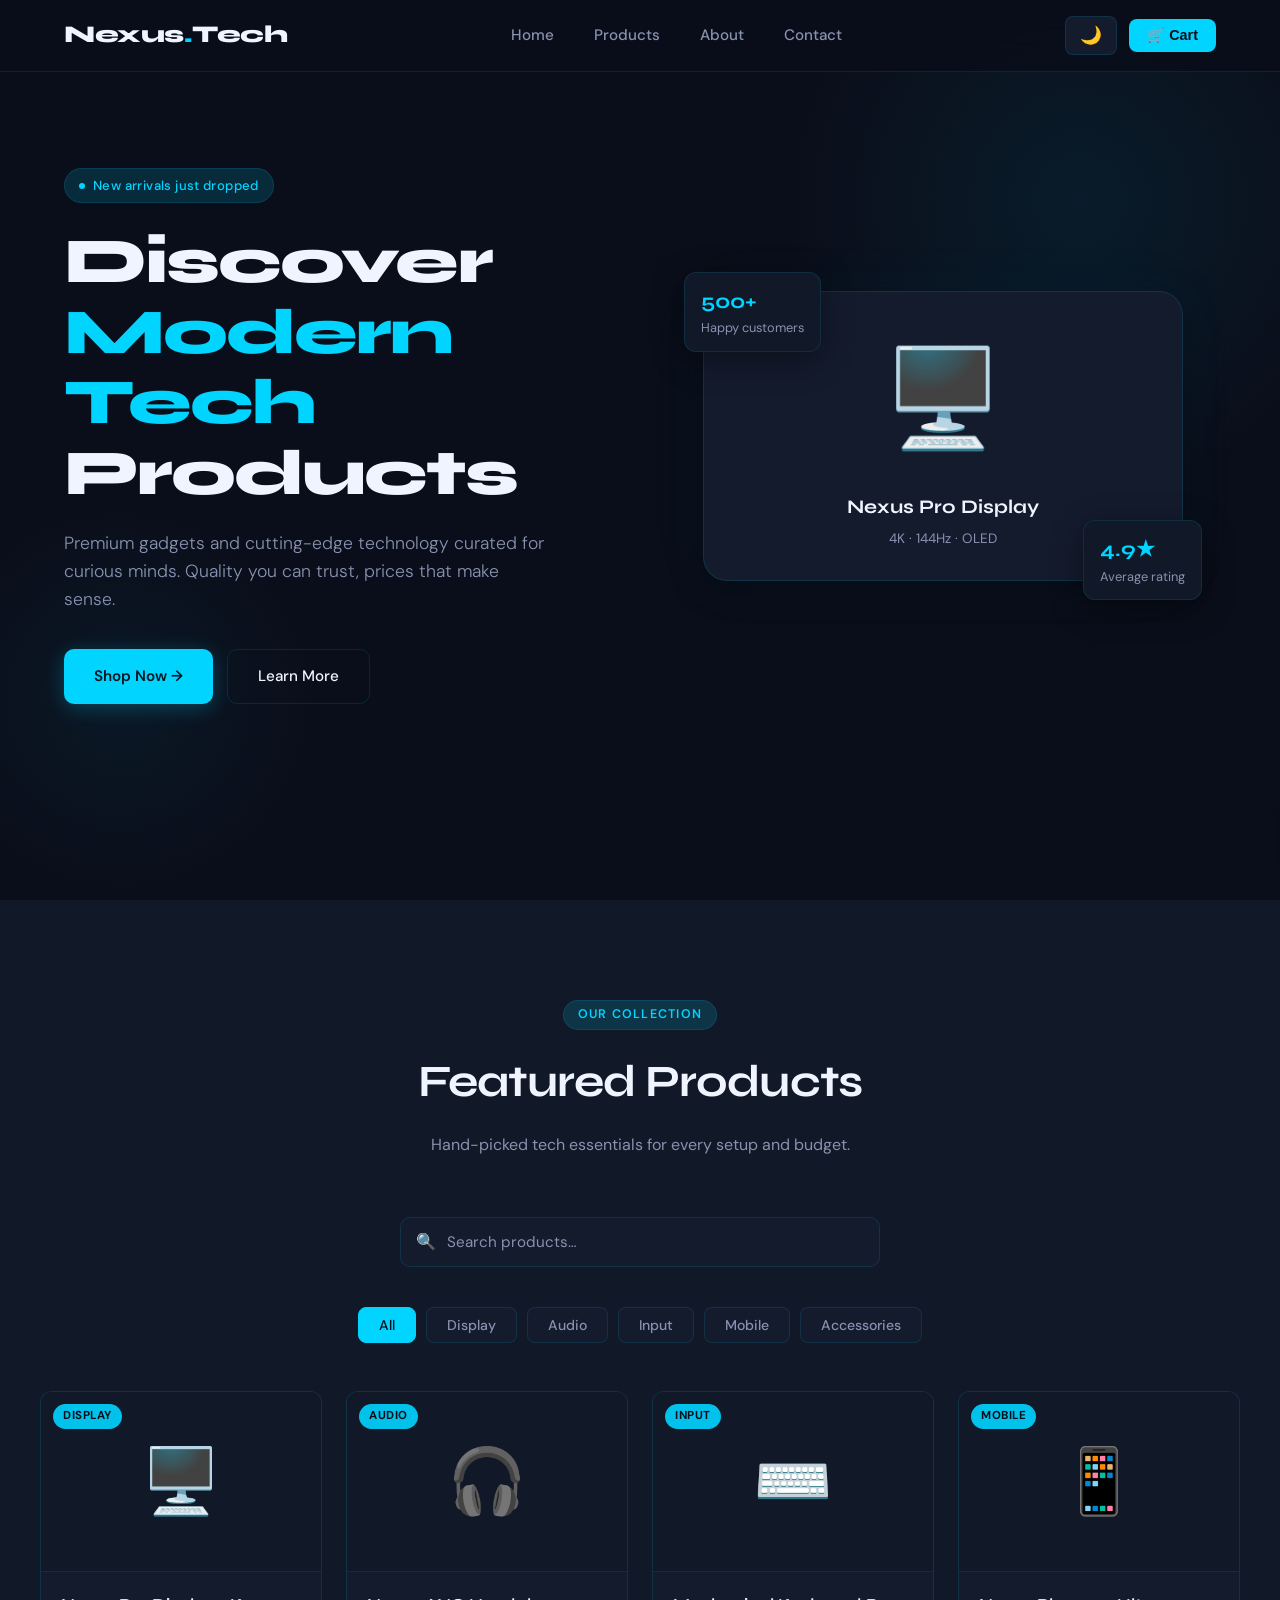
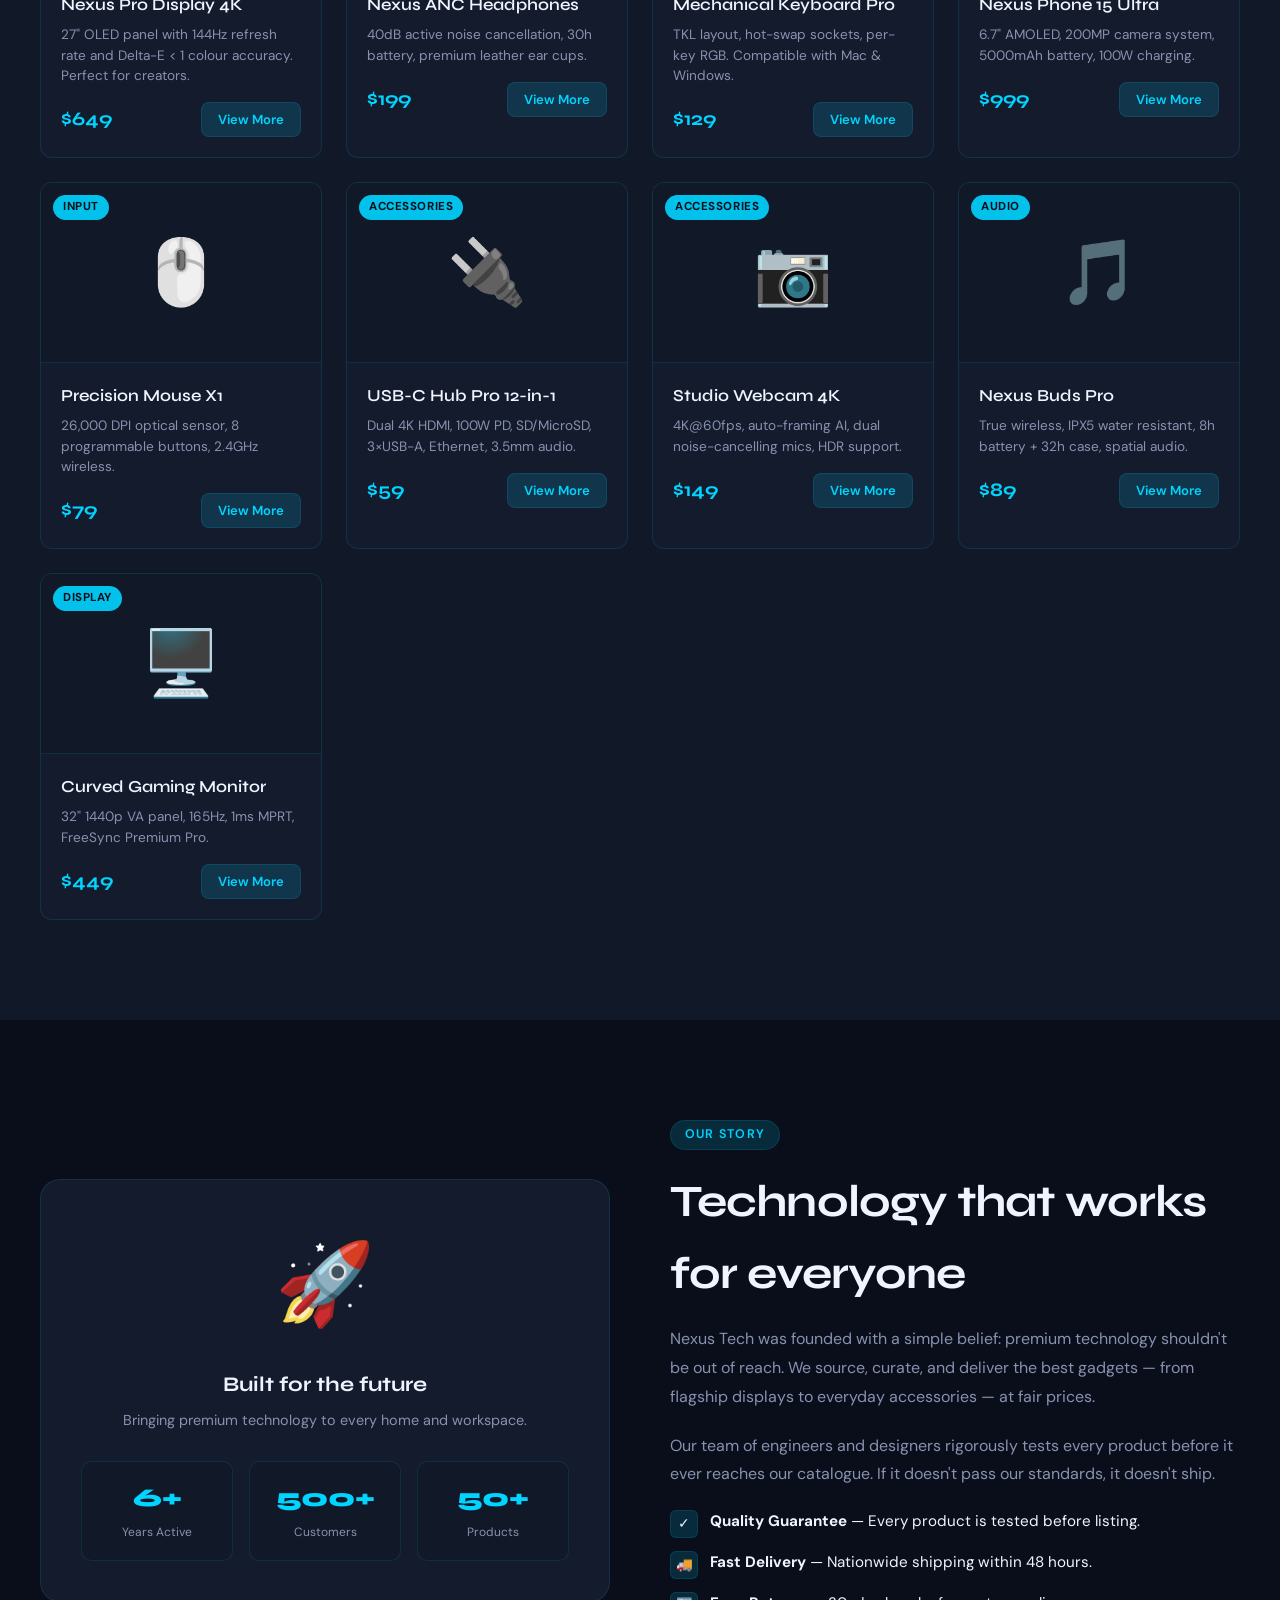
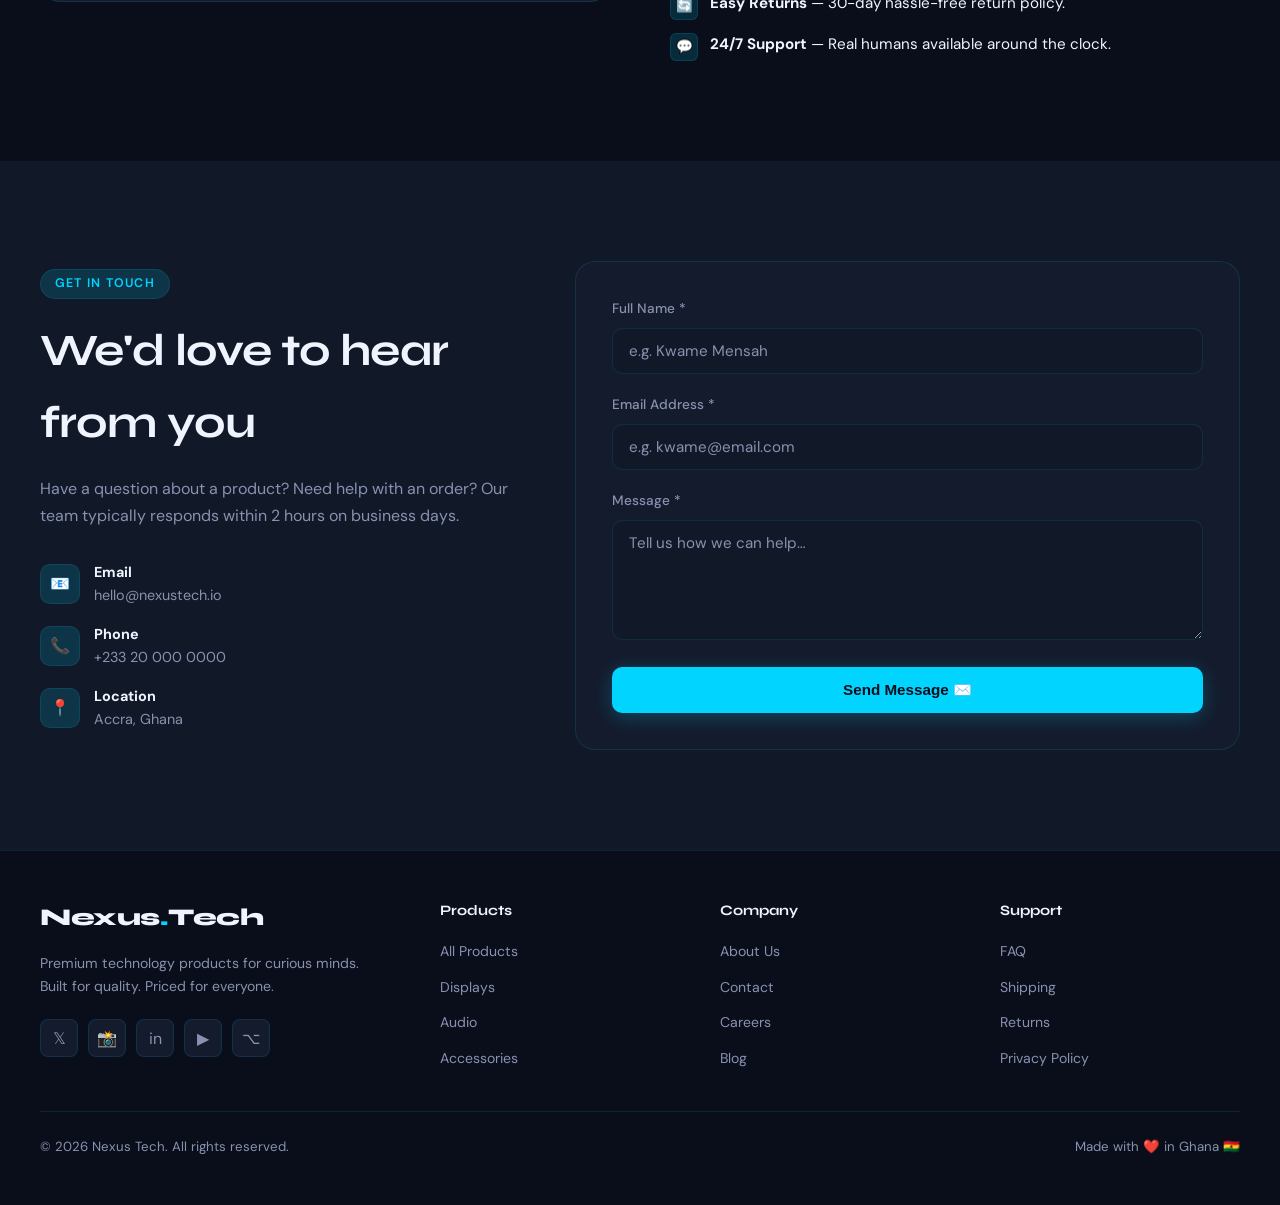
==== index.html @ 520a1bff "website files: uploaded" ====
<!DOCTYPE html>
<!--
  ╔══════════════════════════════════════════════════════════╗
  ║         NEXUS TECH — Modern Product Landing Page         ║
  ║   Built with plain HTML, CSS & JavaScript (no frameworks)║
  ╚══════════════════════════════════════════════════════════╝

  FILE STRUCTURE (everything is in this one HTML file):
  ──────────────────────────────────────────────────────────
  1. <head>       → Meta tags, Google Fonts, all <style> CSS
  2. <body>
       ├── <nav>           Navigation bar + hamburger menu
       ├── #home           Hero section
       ├── #products       Product cards grid
       ├── #about          About / company section
       ├── #contact        Contact form with JS validation
       └── <footer>        Social links + copyright
  3. <script>     → All JavaScript at bottom of <body>
  ──────────────────────────────────────────────────────────
-->
<html lang="en">
<head>
  <meta charset="UTF-8" />
  <!-- Viewport meta tag: makes the page scale correctly on mobile -->
  <meta name="viewport" content="width=device-width, initial-scale=1.0" />
  <title>Nexus Tech — Modern Products</title>

  <!-- Google Fonts: Syne (display/headings) + DM Sans (body) -->
  <link rel="preconnect" href="https://fonts.googleapis.com" />
  <link rel="preconnect" href="https://fonts.gstatic.com" crossorigin />
  <link href="https://fonts.googleapis.com/css2?family=Syne:wght@400;600;700;800&family=DM+Sans:ital,opsz,wght@0,9..40,300;0,9..40,400;0,9..40,500;1,9..40,300&display=swap" rel="stylesheet" />

  <!-- ══════════════════════════════════════════════════════
       CSS — ALL STYLES IN ONE <style> BLOCK
       ══════════════════════════════════════════════════════ -->
  <style>
    /* ──────────────────────────────────────────────
       CSS CUSTOM PROPERTIES (variables)
       Define colours & values once, reuse everywhere.
       Dark-mode swaps these variables — no other changes needed.
    ────────────────────────────────────────────── */
    :root {
      /* Colour palette */
      --bg-primary:    #0a0e1a;   /* deep navy page background */
      --bg-secondary:  #111827;   /* slightly lighter navy (cards, sections) */
      --bg-card:       #141b2d;   /* card backgrounds */
      --accent:        #00d4ff;   /* electric cyan — primary accent */
      --accent-glow:   rgba(0, 212, 255, 0.15);
      --accent-dark:   #0099bb;
      --text-primary:  #f0f4ff;   /* near-white text */
      --text-secondary:#8892b0;   /* muted grey text */
      --border:        rgba(0, 212, 255, 0.12);
      --shadow:        0 8px 32px rgba(0, 0, 0, 0.4);
      --nav-height:    72px;
      --radius:        12px;
      --transition:    0.3s ease;
    }

    /* Light mode variable overrides (applied via .light-mode on <body>) */
    body.light-mode {
      --bg-primary:    #f0f4ff;
      --bg-secondary:  #e2e8f8;
      --bg-card:       #ffffff;
      --accent:        #0077aa;
      --accent-glow:   rgba(0, 119, 170, 0.12);
      --accent-dark:   #005580;
      --text-primary:  #0d1b2a;
      --text-secondary:#4a5568;
      --border:        rgba(0, 119, 170, 0.15);
      --shadow:        0 8px 32px rgba(0, 0, 0, 0.1);
    }

    /* ──────────────────────────────────────────────
       RESET & BASE STYLES
       Remove browser default margin/padding/box-sizing.
    ────────────────────────────────────────────── */
    *, *::before, *::after {
      margin: 0;
      padding: 0;
      box-sizing: border-box; /* padding/border included in element width */
    }

    html {
      scroll-behavior: smooth; /* smooth scrolling for anchor links */
    }

    body {
      font-family: 'DM Sans', sans-serif;
      background-color: var(--bg-primary);
      color: var(--text-primary);
      line-height: 1.6;
      overflow-x: hidden; /* prevent horizontal scroll on mobile */
      transition: background-color var(--transition), color var(--transition);
    }

    /* Utility: visually-hidden text (for screen readers) */
    .sr-only {
      position: absolute;
      width: 1px; height: 1px;
      padding: 0; margin: -1px;
      overflow: hidden;
      clip: rect(0,0,0,0);
      white-space: nowrap;
      border: 0;
    }

    /* ══════════════════════════════════════════════════════
       1. NAVIGATION BAR
       ══════════════════════════════════════════════════════ */
    nav {
      position: fixed;          /* stick to top while scrolling */
      top: 0; left: 0; right: 0;
      height: var(--nav-height);
      z-index: 1000;            /* above all other content */
      /* Glass-morphism effect: semi-transparent + blur */
      background: rgba(10, 14, 26, 0.85);
      backdrop-filter: blur(20px);
      -webkit-backdrop-filter: blur(20px);
      border-bottom: 1px solid var(--border);
      transition: background var(--transition);
    }

    body.light-mode nav {
      background: rgba(240, 244, 255, 0.88);
    }

    .nav-container {
      max-width: 1200px;
      margin: 0 auto;
      padding: 0 24px;
      height: 100%;
      display: flex;            /* lay out logo + links side by side */
      align-items: center;      /* vertically center items */
      justify-content: space-between;
    }

    /* Logo */
    .logo {
      font-family: 'Syne', sans-serif;
      font-size: 1.5rem;
      font-weight: 800;
      color: var(--text-primary);
      text-decoration: none;
      letter-spacing: -0.02em;
    }

    .logo span {
      color: var(--accent); /* highlight the "." in the logo */
    }

    /* Desktop nav links */
    .nav-links {
      display: flex;
      align-items: center;
      gap: 8px;
      list-style: none;
    }

    .nav-links a {
      display: block;
      padding: 8px 16px;
      color: var(--text-secondary);
      text-decoration: none;
      font-size: 0.95rem;
      font-weight: 500;
      border-radius: 8px;
      transition: color var(--transition), background var(--transition);
    }

    .nav-links a:hover {
      color: var(--accent);
      background: var(--accent-glow);
    }

    /* Right-side controls: dark toggle + cart */
    .nav-controls {
      display: flex;
      align-items: center;
      gap: 12px;
    }

    /* Dark mode toggle button */
    .theme-toggle {
      background: var(--bg-card);
      border: 1px solid var(--border);
      color: var(--text-primary);
      padding: 8px 14px;
      border-radius: 8px;
      cursor: pointer;
      font-size: 1.1rem;
      transition: border-color var(--transition), transform 0.15s;
    }

    .theme-toggle:hover {
      border-color: var(--accent);
      transform: scale(1.05);
    }

    /* Cart counter badge */
    .cart-btn {
      position: relative;
      background: var(--accent);
      color: var(--bg-primary);
      border: none;
      padding: 8px 18px;
      border-radius: 8px;
      cursor: pointer;
      font-weight: 600;
      font-size: 0.9rem;
      transition: background var(--transition), transform 0.15s;
    }

    .cart-btn:hover { transform: scale(1.05); }

    .cart-count {
      position: absolute;
      top: -8px; right: -8px;
      background: #ff4757;
      color: white;
      font-size: 0.7rem;
      font-weight: 700;
      width: 20px; height: 20px;
      border-radius: 50%;
      display: flex;
      align-items: center;
      justify-content: center;
      /* Hidden when cart is 0 */
      opacity: 0;
      transform: scale(0);
      transition: opacity 0.2s, transform 0.2s;
    }

    /* JS adds .visible class when count > 0 */
    .cart-count.visible {
      opacity: 1;
      transform: scale(1);
    }

    /* Hamburger menu — hidden on desktop, shown on mobile */
    .hamburger {
      display: none;          /* hidden by default (desktop) */
      flex-direction: column;
      gap: 5px;
      background: none;
      border: none;
      cursor: pointer;
      padding: 6px;
    }

    .hamburger span {
      display: block;
      width: 24px;
      height: 2px;
      background: var(--text-primary);
      border-radius: 2px;
      transition: transform var(--transition), opacity var(--transition);
    }

    /* Animate hamburger → X when .open */
    .hamburger.open span:nth-child(1) { transform: translateY(7px) rotate(45deg); }
    .hamburger.open span:nth-child(2) { opacity: 0; }
    .hamburger.open span:nth-child(3) { transform: translateY(-7px) rotate(-45deg); }

    /* ══════════════════════════════════════════════════════
       2. HERO SECTION
       ══════════════════════════════════════════════════════ */
    #home {
      min-height: 100vh;
      display: flex;
      align-items: center;
      padding-top: var(--nav-height);
      position: relative;
      overflow: hidden;
    }

    /* Decorative background glow blobs */
    #home::before,
    #home::after {
      content: '';
      position: absolute;
      border-radius: 50%;
      pointer-events: none;
    }

    #home::before {
      width: 600px; height: 600px;
      background: radial-gradient(circle, rgba(0,212,255,0.07), transparent 70%);
      top: -100px; right: -100px;
    }

    #home::after {
      width: 400px; height: 400px;
      background: radial-gradient(circle, rgba(0,212,255,0.05), transparent 70%);
      bottom: 0; left: -80px;
    }

    .hero-container {
      max-width: 1200px;
      margin: 0 auto;
      padding: 80px 24px;
      display: grid;
      /* Two equal columns on desktop */
      grid-template-columns: 1fr 1fr;
      align-items: center;
      gap: 60px;
    }

    .hero-badge {
      display: inline-flex;
      align-items: center;
      gap: 8px;
      background: var(--accent-glow);
      border: 1px solid var(--border);
      color: var(--accent);
      padding: 6px 14px;
      border-radius: 100px;
      font-size: 0.82rem;
      font-weight: 500;
      margin-bottom: 24px;
      letter-spacing: 0.03em;
    }

    .hero-badge::before {
      content: '';
      width: 6px; height: 6px;
      background: var(--accent);
      border-radius: 50%;
      animation: pulse 1.8s ease infinite; /* pulsing dot */
    }

    @keyframes pulse {
      0%, 100% { opacity: 1; transform: scale(1); }
      50%       { opacity: 0.4; transform: scale(0.7); }
    }

    .hero-title {
      font-family: 'Syne', sans-serif;
      font-size: clamp(2.4rem, 5vw, 4rem); /* fluid font size */
      font-weight: 800;
      line-height: 1.1;
      letter-spacing: -0.03em;
      margin-bottom: 20px;
    }

    .hero-title .accent { color: var(--accent); }

    .hero-description {
      font-size: 1.1rem;
      color: var(--text-secondary);
      max-width: 480px;
      margin-bottom: 36px;
      font-weight: 300;
    }

    .hero-buttons {
      display: flex;
      gap: 14px;
      flex-wrap: wrap;
    }

    /* Primary CTA button */
    .btn-primary {
      background: var(--accent);
      color: var(--bg-primary);
      border: none;
      padding: 14px 30px;
      border-radius: 10px;
      font-size: 0.95rem;
      font-weight: 600;
      cursor: pointer;
      text-decoration: none;
      display: inline-flex;
      align-items: center;
      gap: 8px;
      transition: transform 0.2s, box-shadow 0.2s;
      box-shadow: 0 4px 20px rgba(0, 212, 255, 0.25);
    }

    .btn-primary:hover {
      transform: translateY(-2px);
      box-shadow: 0 8px 30px rgba(0, 212, 255, 0.4);
    }

    /* Secondary ghost button */
    .btn-secondary {
      background: transparent;
      color: var(--text-primary);
      border: 1px solid var(--border);
      padding: 14px 30px;
      border-radius: 10px;
      font-size: 0.95rem;
      font-weight: 500;
      cursor: pointer;
      text-decoration: none;
      display: inline-flex;
      align-items: center;
      gap: 8px;
      transition: border-color var(--transition), color var(--transition), transform 0.2s;
    }

    .btn-secondary:hover {
      border-color: var(--accent);
      color: var(--accent);
      transform: translateY(-2px);
    }

    /* Hero image / visual panel */
    .hero-visual {
      position: relative;
      display: flex;
      align-items: center;
      justify-content: center;
    }

    .hero-mockup {
      width: 100%;
      max-width: 480px;
      background: var(--bg-card);
      border: 1px solid var(--border);
      border-radius: 24px;
      padding: 30px;
      box-shadow: var(--shadow), 0 0 60px rgba(0,212,255,0.06);
      position: relative;
    }

    /* Floating stat cards on top of the mockup */
    .hero-stat {
      position: absolute;
      background: var(--bg-secondary);
      border: 1px solid var(--border);
      border-radius: 12px;
      padding: 12px 16px;
      font-size: 0.8rem;
      color: var(--text-secondary);
      box-shadow: var(--shadow);
    }

    .hero-stat .stat-number {
      display: block;
      font-family: 'Syne', sans-serif;
      font-size: 1.3rem;
      font-weight: 700;
      color: var(--accent);
    }

    .hero-stat:nth-child(1) { top: -20px; left: -20px; }
    .hero-stat:nth-child(2) { bottom: -20px; right: -20px; }

    /* Large product icon in mockup */
    .mockup-icon {
      font-size: 6rem;
      text-align: center;
      display: block;
      margin-bottom: 16px;
      animation: float 3s ease-in-out infinite;
    }

    @keyframes float {
      0%, 100% { transform: translateY(0); }
      50%       { transform: translateY(-10px); }
    }

    .mockup-label {
      text-align: center;
      font-family: 'Syne', sans-serif;
      font-size: 1.2rem;
      font-weight: 700;
      color: var(--text-primary);
    }

    .mockup-sublabel {
      text-align: center;
      font-size: 0.85rem;
      color: var(--text-secondary);
      margin-top: 6px;
    }

    /* ══════════════════════════════════════════════════════
       3. SECTION SHARED STYLES
       ══════════════════════════════════════════════════════ */
    section {
      padding: 100px 24px;
    }

    .section-container {
      max-width: 1200px;
      margin: 0 auto;
    }

    .section-header {
      text-align: center;
      margin-bottom: 60px;
    }

    .section-tag {
      display: inline-block;
      background: var(--accent-glow);
      color: var(--accent);
      font-size: 0.78rem;
      font-weight: 600;
      letter-spacing: 0.1em;
      text-transform: uppercase;
      padding: 4px 14px;
      border-radius: 100px;
      border: 1px solid var(--border);
      margin-bottom: 16px;
    }

    .section-title {
      font-family: 'Syne', sans-serif;
      font-size: clamp(1.8rem, 3.5vw, 2.8rem);
      font-weight: 700;
      letter-spacing: -0.02em;
      margin-bottom: 14px;
    }

    .section-subtitle {
      font-size: 1rem;
      color: var(--text-secondary);
      max-width: 540px;
      margin: 0 auto;
    }

    /* ══════════════════════════════════════════════════════
       4. PRODUCTS SECTION
       ══════════════════════════════════════════════════════ */
    #products {
      background: var(--bg-secondary);
    }

    /* Search bar */
    .search-wrapper {
      max-width: 480px;
      margin: 0 auto 40px;
      position: relative;
    }

    .search-wrapper::before {
      content: '🔍';
      position: absolute;
      left: 16px;
      top: 50%;
      transform: translateY(-50%);
      font-size: 1rem;
      pointer-events: none;
    }

    #searchInput {
      width: 100%;
      padding: 14px 16px 14px 46px;
      background: var(--bg-card);
      border: 1px solid var(--border);
      border-radius: 10px;
      color: var(--text-primary);
      font-family: 'DM Sans', sans-serif;
      font-size: 0.95rem;
      outline: none;
      transition: border-color var(--transition);
    }

    #searchInput:focus { border-color: var(--accent); }
    #searchInput::placeholder { color: var(--text-secondary); }

    /* Category filter buttons */
    .filter-bar {
      display: flex;
      gap: 10px;
      justify-content: center;
      flex-wrap: wrap;
      margin-bottom: 48px;
    }

    .filter-btn {
      padding: 8px 20px;
      background: var(--bg-card);
      border: 1px solid var(--border);
      color: var(--text-secondary);
      border-radius: 8px;
      cursor: pointer;
      font-size: 0.88rem;
      font-family: 'DM Sans', sans-serif;
      font-weight: 500;
      transition: all var(--transition);
    }

    .filter-btn:hover, .filter-btn.active {
      background: var(--accent);
      border-color: var(--accent);
      color: var(--bg-primary);
    }

    /* Products grid: auto-fill columns, min 280px, max 1fr */
    .products-grid {
      display: grid;
      grid-template-columns: repeat(auto-fill, minmax(280px, 1fr));
      gap: 24px;
    }

    /* Individual product card */
    .product-card {
      background: var(--bg-card);
      border: 1px solid var(--border);
      border-radius: var(--radius);
      overflow: hidden;
      transition: transform var(--transition), box-shadow var(--transition), border-color var(--transition);
      position: relative;
      cursor: pointer;
    }

    .product-card:hover {
      transform: translateY(-6px);
      box-shadow: 0 20px 40px rgba(0,0,0,0.3), 0 0 0 1px var(--accent);
      border-color: var(--accent);
    }

    /* Category badge overlaid on card image area */
    .card-category {
      position: absolute;
      top: 12px; left: 12px;
      background: rgba(0,212,255,0.9);
      color: #0a0e1a;
      font-size: 0.72rem;
      font-weight: 700;
      padding: 3px 10px;
      border-radius: 100px;
      letter-spacing: 0.05em;
      text-transform: uppercase;
    }

    .card-image {
      width: 100%;
      height: 180px;
      background: var(--bg-secondary);
      display: flex;
      align-items: center;
      justify-content: center;
      font-size: 4rem; /* emoji product illustration */
      border-bottom: 1px solid var(--border);
    }

    .card-body {
      padding: 20px;
    }

    .card-name {
      font-family: 'Syne', sans-serif;
      font-size: 1.05rem;
      font-weight: 600;
      margin-bottom: 6px;
    }

    .card-description {
      font-size: 0.85rem;
      color: var(--text-secondary);
      margin-bottom: 16px;
      line-height: 1.5;
    }

    .card-footer {
      display: flex;
      align-items: center;
      justify-content: space-between;
    }

    .card-price {
      font-family: 'Syne', sans-serif;
      font-size: 1.2rem;
      font-weight: 700;
      color: var(--accent);
    }

    /* "Add to Cart" button on cards */
    .card-btn {
      background: var(--accent-glow);
      color: var(--accent);
      border: 1px solid var(--border);
      padding: 8px 16px;
      border-radius: 8px;
      cursor: pointer;
      font-size: 0.82rem;
      font-weight: 600;
      font-family: 'DM Sans', sans-serif;
      transition: background var(--transition), color var(--transition), transform 0.15s;
    }

    .card-btn:hover {
      background: var(--accent);
      color: var(--bg-primary);
      transform: scale(1.05);
    }

    /* "No results" message shown by JS */
    .no-results {
      text-align: center;
      color: var(--text-secondary);
      padding: 60px 0;
      font-size: 1rem;
      grid-column: 1 / -1; /* span full grid width */
      display: none;
    }

    /* ══════════════════════════════════════════════════════
       5. PRODUCT DETAIL POPUP / MODAL
       ══════════════════════════════════════════════════════ -->
    /* Semi-transparent overlay behind modal */
    .modal-overlay {
      position: fixed;
      inset: 0; /* shorthand for top/right/bottom/left: 0 */
      background: rgba(0,0,0,0.7);
      backdrop-filter: blur(6px);
      z-index: 2000;
      display: flex;
      align-items: center;
      justify-content: center;
      padding: 24px;
      opacity: 0;
      pointer-events: none; /* ignore clicks when hidden */
      transition: opacity var(--transition);
    }

    .modal-overlay.active {
      opacity: 1;
      pointer-events: all;
    }

    .modal {
      background: var(--bg-card);
      border: 1px solid var(--border);
      border-radius: 20px;
      padding: 36px;
      max-width: 520px;
      width: 100%;
      position: relative;
      transform: scale(0.9) translateY(20px);
      transition: transform var(--transition);
    }

    .modal-overlay.active .modal { transform: scale(1) translateY(0); }

    .modal-close {
      position: absolute;
      top: 16px; right: 16px;
      background: var(--bg-secondary);
      border: 1px solid var(--border);
      color: var(--text-secondary);
      width: 36px; height: 36px;
      border-radius: 50%;
      cursor: pointer;
      font-size: 1.1rem;
      display: flex;
      align-items: center;
      justify-content: center;
      transition: color var(--transition), border-color var(--transition);
    }

    .modal-close:hover { color: var(--accent); border-color: var(--accent); }

    .modal-icon { font-size: 4rem; margin-bottom: 16px; display: block; }

    .modal-name {
      font-family: 'Syne', sans-serif;
      font-size: 1.5rem;
      font-weight: 700;
      margin-bottom: 8px;
    }

    .modal-price {
      font-size: 1.8rem;
      font-weight: 800;
      color: var(--accent);
      font-family: 'Syne', sans-serif;
      margin-bottom: 14px;
    }

    .modal-desc {
      color: var(--text-secondary);
      margin-bottom: 24px;
      line-height: 1.7;
    }

    .modal-add-btn {
      width: 100%;
      padding: 14px;
      background: var(--accent);
      color: var(--bg-primary);
      border: none;
      border-radius: 10px;
      font-size: 1rem;
      font-weight: 700;
      cursor: pointer;
      font-family: 'DM Sans', sans-serif;
      transition: transform 0.2s, box-shadow 0.2s;
    }

    .modal-add-btn:hover {
      transform: translateY(-2px);
      box-shadow: 0 8px 24px rgba(0,212,255,0.3);
    }

    /* ══════════════════════════════════════════════════════
       6. ABOUT SECTION
       ══════════════════════════════════════════════════════ */
    #about {
      background: var(--bg-primary);
    }

    .about-grid {
      display: grid;
      grid-template-columns: 1fr 1fr;
      gap: 60px;
      align-items: center;
    }

    .about-visual {
      background: var(--bg-card);
      border: 1px solid var(--border);
      border-radius: 20px;
      padding: 40px;
      text-align: center;
    }

    .about-icon {
      font-size: 5rem;
      margin-bottom: 20px;
      display: block;
    }

    .stats-row {
      display: grid;
      grid-template-columns: repeat(3, 1fr);
      gap: 16px;
      margin-top: 28px;
    }

    .stat-box {
      background: var(--bg-secondary);
      border: 1px solid var(--border);
      border-radius: 10px;
      padding: 16px 8px;
      text-align: center;
    }

    .stat-box .num {
      font-family: 'Syne', sans-serif;
      font-size: 1.6rem;
      font-weight: 800;
      color: var(--accent);
      display: block;
    }

    .stat-box .lbl {
      font-size: 0.75rem;
      color: var(--text-secondary);
      margin-top: 2px;
    }

    .about-content .section-tag { text-align: left; }

    .about-content .section-title {
      text-align: left;
      margin-bottom: 16px;
    }

    .about-text {
      color: var(--text-secondary);
      margin-bottom: 20px;
      line-height: 1.8;
    }

    /* Feature list */
    .features-list {
      list-style: none;
      display: flex;
      flex-direction: column;
      gap: 12px;
    }

    .features-list li {
      display: flex;
      align-items: flex-start;
      gap: 12px;
      font-size: 0.95rem;
    }

    .feat-icon {
      width: 28px; height: 28px;
      background: var(--accent-glow);
      border: 1px solid var(--border);
      border-radius: 6px;
      display: flex;
      align-items: center;
      justify-content: center;
      font-size: 0.85rem;
      flex-shrink: 0;
      margin-top: 1px;
    }

    /* ══════════════════════════════════════════════════════
       7. CONTACT SECTION
       ══════════════════════════════════════════════════════ */
    #contact { background: var(--bg-secondary); }

    .contact-grid {
      display: grid;
      grid-template-columns: 1fr 1.4fr;
      gap: 60px;
      align-items: start;
    }

    .contact-info { padding-top: 8px; }

    .contact-info .section-title { text-align: left; }
    .contact-info .section-tag { text-align: left; }

    .contact-desc {
      color: var(--text-secondary);
      margin: 16px 0 32px;
      line-height: 1.7;
    }

    .contact-details {
      display: flex;
      flex-direction: column;
      gap: 16px;
    }

    .contact-item {
      display: flex;
      align-items: center;
      gap: 14px;
      font-size: 0.9rem;
    }

    .contact-item-icon {
      width: 40px; height: 40px;
      background: var(--accent-glow);
      border: 1px solid var(--border);
      border-radius: 10px;
      display: flex;
      align-items: center;
      justify-content: center;
      font-size: 1rem;
      flex-shrink: 0;
    }

    /* Contact form card */
    .contact-form-card {
      background: var(--bg-card);
      border: 1px solid var(--border);
      border-radius: 20px;
      padding: 36px;
    }

    .form-group {
      margin-bottom: 20px;
    }

    .form-group label {
      display: block;
      font-size: 0.85rem;
      font-weight: 500;
      color: var(--text-secondary);
      margin-bottom: 8px;
    }

    /* Shared input/textarea styles */
    .form-control {
      width: 100%;
      padding: 12px 16px;
      background: var(--bg-secondary);
      border: 1px solid var(--border);
      border-radius: 10px;
      color: var(--text-primary);
      font-family: 'DM Sans', sans-serif;
      font-size: 0.95rem;
      outline: none;
      transition: border-color var(--transition);
    }

    .form-control:focus { border-color: var(--accent); }
    .form-control::placeholder { color: var(--text-secondary); }

    /* Mark input as invalid (JS adds .error class) */
    .form-control.error { border-color: #ff4757; }

    textarea.form-control {
      resize: vertical;
      min-height: 120px;
    }

    /* Inline error text shown below invalid inputs */
    .error-msg {
      color: #ff4757;
      font-size: 0.78rem;
      margin-top: 6px;
      display: none; /* hidden until error occurs */
    }

    .error-msg.show { display: block; }

    /* Success toast notification */
    .toast {
      position: fixed;
      bottom: 30px;
      right: 30px;
      background: var(--bg-card);
      border: 1px solid var(--accent);
      border-radius: 12px;
      padding: 16px 24px;
      color: var(--text-primary);
      box-shadow: var(--shadow);
      z-index: 9999;
      display: flex;
      align-items: center;
      gap: 12px;
      font-size: 0.9rem;
      transform: translateX(120%);
      transition: transform 0.4s cubic-bezier(0.34, 1.56, 0.64, 1);
    }

    .toast.show { transform: translateX(0); }
    .toast-icon { font-size: 1.4rem; }

    /* ══════════════════════════════════════════════════════
       8. FOOTER
       ══════════════════════════════════════════════════════ */
    footer {
      background: var(--bg-primary);
      border-top: 1px solid var(--border);
      padding: 48px 24px;
    }

    .footer-container {
      max-width: 1200px;
      margin: 0 auto;
    }

    .footer-top {
      display: grid;
      grid-template-columns: 1.5fr 1fr 1fr 1fr;
      gap: 40px;
      margin-bottom: 40px;
    }

    .footer-brand .logo {
      display: inline-block;
      margin-bottom: 14px;
    }

    .footer-brand p {
      font-size: 0.88rem;
      color: var(--text-secondary);
      line-height: 1.7;
      margin-bottom: 20px;
    }

    /* Social media icon links */
    .social-links {
      display: flex;
      gap: 10px;
    }

    .social-link {
      width: 38px; height: 38px;
      background: var(--bg-card);
      border: 1px solid var(--border);
      border-radius: 8px;
      display: flex;
      align-items: center;
      justify-content: center;
      color: var(--text-secondary);
      text-decoration: none;
      font-size: 1rem;
      transition: border-color var(--transition), color var(--transition), transform 0.2s;
    }

    .social-link:hover {
      border-color: var(--accent);
      color: var(--accent);
      transform: translateY(-3px);
    }

    .footer-col h4 {
      font-family: 'Syne', sans-serif;
      font-size: 0.9rem;
      font-weight: 700;
      margin-bottom: 16px;
      color: var(--text-primary);
    }

    .footer-col ul {
      list-style: none;
      display: flex;
      flex-direction: column;
      gap: 10px;
    }

    .footer-col ul li a {
      color: var(--text-secondary);
      text-decoration: none;
      font-size: 0.88rem;
      transition: color var(--transition);
    }

    .footer-col ul li a:hover { color: var(--accent); }

    .footer-bottom {
      border-top: 1px solid var(--border);
      padding-top: 24px;
      display: flex;
      align-items: center;
      justify-content: space-between;
      flex-wrap: wrap;
      gap: 12px;
      font-size: 0.83rem;
      color: var(--text-secondary);
    }

    /* ══════════════════════════════════════════════════════
       9. RESPONSIVE — MOBILE STYLES
       Apply below 768px screen width
       ══════════════════════════════════════════════════════ */
    @media (max-width: 768px) {

      /* Show hamburger, hide desktop links */
      .hamburger { display: flex; }
      .nav-links {
        display: none;
        position: absolute;
        top: var(--nav-height);
        left: 0; right: 0;
        background: var(--bg-secondary);
        border-bottom: 1px solid var(--border);
        flex-direction: column;
        padding: 16px 24px;
        gap: 4px;
      }

      /* JS adds .open to show mobile menu */
      .nav-links.open { display: flex; }

      /* Hero: stack columns vertically */
      .hero-container {
        grid-template-columns: 1fr;
        text-align: center;
        padding: 60px 24px;
      }

      .hero-description { max-width: 100%; }

      .hero-buttons { justify-content: center; }

      .hero-visual { display: none; } /* hide visual panel on small screens */

      /* About: stack columns */
      .about-grid {
        grid-template-columns: 1fr;
        gap: 32px;
      }

      /* Contact: stack columns */
      .contact-grid {
        grid-template-columns: 1fr;
        gap: 32px;
      }

      /* Footer: 2-column on mobile, single brand column */
      .footer-top {
        grid-template-columns: 1fr 1fr;
      }

      .footer-brand {
        grid-column: 1 / -1; /* span full width */
      }

      section { padding: 64px 24px; }
    }

    @media (max-width: 480px) {
      .footer-top { grid-template-columns: 1fr; }
      .stats-row { grid-template-columns: 1fr 1fr; }
    }
  </style>
</head>

<body>

  <!-- ════════════════════════════════════════════════════
       NAVIGATION BAR
       Semantic: <nav> wraps all navigation content.
  ════════════════════════════════════════════════════ -->
  <nav aria-label="Main navigation">
    <div class="nav-container">

      <!-- Logo: anchor links back to #home -->
      <a href="#home" class="logo">Nexus<span>.</span>Tech</a>

      <!-- Desktop nav links — <ul> is a list of links (semantic) -->
      <ul class="nav-links" id="navLinks" role="list">
        <li><a href="#home">Home</a></li>
        <li><a href="#products">Products</a></li>
        <li><a href="#about">About</a></li>
        <li><a href="#contact">Contact</a></li>
      </ul>

      <!-- Right-side controls -->
      <div class="nav-controls">
        <!-- FEATURE 1: Dark / Light mode toggle -->
        <button class="theme-toggle" id="themeToggle" aria-label="Toggle dark/light mode" title="Toggle theme">
          🌙
        </button>

        <!-- FEATURE 3: Cart counter -->
        <button class="cart-btn" id="cartBtn" aria-label="View cart">
          🛒 Cart
          <span class="cart-count" id="cartCount" aria-live="polite">0</span>
        </button>

        <!-- Hamburger — visible on mobile -->
        <button class="hamburger" id="hamburger" aria-label="Toggle mobile menu" aria-expanded="false">
          <span></span>
          <span></span>
          <span></span>
        </button>
      </div>
    </div>
  </nav>


  <!-- ════════════════════════════════════════════════════
       HERO SECTION
       <section> = a thematic grouping of content.
  ════════════════════════════════════════════════════ -->
  <section id="home" aria-label="Hero">
    <div class="hero-container">

      <!-- Left: text content -->
      <div class="hero-content">
        <div class="hero-badge">New arrivals just dropped</div>

        <h1 class="hero-title">
          Discover<br/>
          <span class="accent">Modern Tech</span><br/>
          Products
        </h1>

        <p class="hero-description">
          Premium gadgets and cutting-edge technology curated for curious minds.
          Quality you can trust, prices that make sense.
        </p>

        <div class="hero-buttons">
          <a href="#products" class="btn-primary">Shop Now →</a>
          <a href="#about" class="btn-secondary">Learn More</a>
        </div>
      </div>

      <!-- Right: decorative mockup panel -->
      <div class="hero-visual">
        <div class="hero-mockup">
          <!-- Floating stat cards -->
          <div class="hero-stat">
            <span class="stat-number">500+</span>
            Happy customers
          </div>
          <div class="hero-stat">
            <span class="stat-number">4.9★</span>
            Average rating
          </div>

          <span class="mockup-icon">🖥️</span>
          <div class="mockup-label">Nexus Pro Display</div>
          <div class="mockup-sublabel">4K · 144Hz · OLED</div>
        </div>
      </div>
    </div>
  </section>


  <!-- ════════════════════════════════════════════════════
       PRODUCTS SECTION
  ════════════════════════════════════════════════════ -->
  <section id="products" aria-label="Products">
    <div class="section-container">

      <div class="section-header">
        <span class="section-tag">Our Collection</span>
        <h2 class="section-title">Featured Products</h2>
        <p class="section-subtitle">Hand-picked tech essentials for every setup and budget.</p>
      </div>

      <!-- FEATURE 2: Search bar (filters products live) -->
      <div class="search-wrapper">
        <input
          type="search"
          id="searchInput"
          placeholder="Search products…"
          aria-label="Search products"
          autocomplete="off"
        />
      </div>

      <!-- FEATURE: Category filter buttons -->
      <div class="filter-bar" role="group" aria-label="Filter by category">
        <button class="filter-btn active" data-filter="all">All</button>
        <button class="filter-btn" data-filter="display">Display</button>
        <button class="filter-btn" data-filter="audio">Audio</button>
        <button class="filter-btn" data-filter="input">Input</button>
        <button class="filter-btn" data-filter="mobile">Mobile</button>
        <button class="filter-btn" data-filter="accessories">Accessories</button>
      </div>

      <!-- Product cards are inserted here by JavaScript -->
      <div class="products-grid" id="productsGrid">
        <p class="no-results" id="noResults">
          No products match your search. Try a different keyword.
        </p>
      </div>

    </div>
  </section>


  <!-- ════════════════════════════════════════════════════
       PRODUCT DETAIL MODAL (popup)
       Hidden by default; JS reveals it when "View More" is clicked.
  ════════════════════════════════════════════════════ -->
  <div class="modal-overlay" id="modalOverlay" role="dialog" aria-modal="true" aria-labelledby="modalName">
    <div class="modal">
      <button class="modal-close" id="modalClose" aria-label="Close modal">✕</button>
      <span class="modal-icon" id="modalIcon"></span>
      <div class="modal-name"  id="modalName"></div>
      <div class="modal-price" id="modalPrice"></div>
      <p  class="modal-desc"   id="modalDesc"></p>
      <button class="modal-add-btn" id="modalAddBtn">Add to Cart 🛒</button>
    </div>
  </div>


  <!-- ════════════════════════════════════════════════════
       ABOUT SECTION
  ════════════════════════════════════════════════════ -->
  <section id="about" aria-label="About us">
    <div class="section-container">
      <div class="about-grid">

        <!-- Visual / stats panel -->
        <div class="about-visual">
          <span class="about-icon">🚀</span>
          <h3 style="font-family:'Syne',sans-serif; font-size:1.3rem; margin-bottom:8px;">Built for the future</h3>
          <p style="color:var(--text-secondary); font-size:0.9rem;">Bringing premium technology to every home and workspace.</p>
          <div class="stats-row">
            <div class="stat-box">
              <span class="num">6+</span>
              <span class="lbl">Years Active</span>
            </div>
            <div class="stat-box">
              <span class="num">500+</span>
              <span class="lbl">Customers</span>
            </div>
            <div class="stat-box">
              <span class="num">50+</span>
              <span class="lbl">Products</span>
            </div>
          </div>
        </div>

        <!-- Text content -->
        <div class="about-content">
          <span class="section-tag">Our Story</span>
          <h2 class="section-title">Technology that works<br/>for everyone</h2>

          <p class="about-text">
            Nexus Tech was founded with a simple belief: premium technology
            shouldn't be out of reach. We source, curate, and deliver the best
            gadgets — from flagship displays to everyday accessories — at fair prices.
          </p>
          <p class="about-text">
            Our team of engineers and designers rigorously tests every product
            before it ever reaches our catalogue. If it doesn't pass our standards,
            it doesn't ship.
          </p>

          <ul class="features-list">
            <li>
              <span class="feat-icon">✓</span>
              <div><strong>Quality Guarantee</strong> — Every product is tested before listing.</div>
            </li>
            <li>
              <span class="feat-icon">🚚</span>
              <div><strong>Fast Delivery</strong> — Nationwide shipping within 48 hours.</div>
            </li>
            <li>
              <span class="feat-icon">🔄</span>
              <div><strong>Easy Returns</strong> — 30-day hassle-free return policy.</div>
            </li>
            <li>
              <span class="feat-icon">💬</span>
              <div><strong>24/7 Support</strong> — Real humans available around the clock.</div>
            </li>
          </ul>
        </div>

      </div>
    </div>
  </section>


  <!-- ════════════════════════════════════════════════════
       CONTACT SECTION
  ════════════════════════════════════════════════════ -->
  <section id="contact" aria-label="Contact us">
    <div class="section-container">
      <div class="contact-grid">

        <!-- Left: info -->
        <div class="contact-info">
          <span class="section-tag">Get in Touch</span>
          <h2 class="section-title">We'd love to hear from you</h2>
          <p class="contact-desc">
            Have a question about a product? Need help with an order?
            Our team typically responds within 2 hours on business days.
          </p>

          <div class="contact-details">
            <div class="contact-item">
              <span class="contact-item-icon">📧</span>
              <div>
                <strong>Email</strong><br/>
                <span style="color:var(--text-secondary);font-size:0.9rem;">hello@nexustech.io</span>
              </div>
            </div>
            <div class="contact-item">
              <span class="contact-item-icon">📞</span>
              <div>
                <strong>Phone</strong><br/>
                <span style="color:var(--text-secondary);font-size:0.9rem;">+233 20 000 0000</span>
              </div>
            </div>
            <div class="contact-item">
              <span class="contact-item-icon">📍</span>
              <div>
                <strong>Location</strong><br/>
                <span style="color:var(--text-secondary);font-size:0.9rem;">Accra, Ghana</span>
              </div>
            </div>
          </div>
        </div>

        <!-- Right: contact form -->
        <div class="contact-form-card">
          <!-- novalidate = disable browser's default validation; we do it in JS -->
          <form id="contactForm" novalidate>

            <div class="form-group">
              <label for="formName">Full Name *</label>
              <input
                type="text"
                id="formName"
                class="form-control"
                placeholder="e.g. Kwame Mensah"
                autocomplete="name"
              />
              <span class="error-msg" id="nameError">Please enter your full name.</span>
            </div>

            <div class="form-group">
              <label for="formEmail">Email Address *</label>
              <input
                type="email"
                id="formEmail"
                class="form-control"
                placeholder="e.g. kwame@email.com"
                autocomplete="email"
              />
              <span class="error-msg" id="emailError">Please enter a valid email address.</span>
            </div>

            <div class="form-group">
              <label for="formMessage">Message *</label>
              <textarea
                id="formMessage"
                class="form-control"
                placeholder="Tell us how we can help…"
              ></textarea>
              <span class="error-msg" id="messageError">Message must be at least 10 characters.</span>
            </div>

            <button type="submit" class="btn-primary" style="width:100%; justify-content:center;">
              Send Message ✉️
            </button>

          </form>
        </div>

      </div>
    </div>
  </section>


  <!-- ════════════════════════════════════════════════════
       FOOTER
       <footer> = semantic tag for page/section footer.
  ════════════════════════════════════════════════════ -->
  <footer>
    <div class="footer-container">

      <div class="footer-top">

        <!-- Brand column -->
        <div class="footer-brand">
          <a href="#home" class="logo">Nexus<span>.</span>Tech</a>
          <p>Premium technology products for curious minds.<br/>Built for quality. Priced for everyone.</p>

          <!-- Social media links -->
          <div class="social-links" aria-label="Social media links">
            <!-- Using text emoji as icons; a real project would use SVG icons -->
            <a href="#" class="social-link" aria-label="Twitter / X">𝕏</a>
            <a href="#" class="social-link" aria-label="Instagram">📸</a>
            <a href="#" class="social-link" aria-label="LinkedIn">in</a>
            <a href="#" class="social-link" aria-label="YouTube">▶</a>
            <a href="#" class="social-link" aria-label="GitHub">⌥</a>
          </div>
        </div>

        <!-- Link columns -->
        <div class="footer-col">
          <h4>Products</h4>
          <ul>
            <li><a href="#products">All Products</a></li>
            <li><a href="#products">Displays</a></li>
            <li><a href="#products">Audio</a></li>
            <li><a href="#products">Accessories</a></li>
          </ul>
        </div>

        <div class="footer-col">
          <h4>Company</h4>
          <ul>
            <li><a href="#about">About Us</a></li>
            <li><a href="#contact">Contact</a></li>
            <li><a href="#">Careers</a></li>
            <li><a href="#">Blog</a></li>
          </ul>
        </div>

        <div class="footer-col">
          <h4>Support</h4>
          <ul>
            <li><a href="#">FAQ</a></li>
            <li><a href="#">Shipping</a></li>
            <li><a href="#">Returns</a></li>
            <li><a href="#">Privacy Policy</a></li>
          </ul>
        </div>

      </div>

      <!-- Bottom bar -->
      <div class="footer-bottom">
        <span>© 2026 Nexus Tech. All rights reserved.</span>
        <span>Made with ❤️ in Ghana 🇬🇭</span>
      </div>

    </div>
  </footer>


  <!-- Toast notification (shown after form submit) -->
  <div class="toast" id="toast" role="status" aria-live="polite">
    <span class="toast-icon">✅</span>
    <div>
      <strong>Message sent!</strong><br/>
      <span style="font-size:0.82rem;color:var(--text-secondary)">We'll get back to you within 2 hours.</span>
    </div>
  </div>


  <!-- ══════════════════════════════════════════════════════
       JAVASCRIPT — placed at the END of <body> so the
       HTML elements above are already loaded before the
       script tries to find them with getElementById etc.
  ══════════════════════════════════════════════════════ -->
  <script>
    /* ═══════════════════════════════════════════════════
       DATA — Product catalogue
       An array of objects. Each object = one product.
       We use this to build the card HTML dynamically.
    ═══════════════════════════════════════════════════ */
    const products = [
      {
        id: 1,
        name: "Nexus Pro Display 4K",
        category: "display",
        price: "$649",
        priceNum: 649,
        emoji: "🖥️",
        description: "27\" OLED panel with 144Hz refresh rate and Delta-E < 1 colour accuracy. Perfect for creators.",
        fullDesc: "The Nexus Pro Display 4K delivers studio-grade colour in a sleek aluminium chassis. Features USB-C 90W charging, KVM switch, and VESA compatibility. A complete workstation upgrade."
      },
      {
        id: 2,
        name: "Nexus ANC Headphones",
        category: "audio",
        price: "$199",
        priceNum: 199,
        emoji: "🎧",
        description: "40dB active noise cancellation, 30h battery, premium leather ear cups.",
        fullDesc: "Block out the world with 40dB ANC and lose yourself in studio-quality audio. The Nexus ANC headphones fold flat, include a carry case, and connect to 3 devices simultaneously."
      },
      {
        id: 3,
        name: "Mechanical Keyboard Pro",
        category: "input",
        price: "$129",
        priceNum: 129,
        emoji: "⌨️",
        description: "TKL layout, hot-swap sockets, per-key RGB. Compatible with Mac & Windows.",
        fullDesc: "Hot-swappable switches let you customise your typing feel without soldering. Ships with Gateron Red switches and includes a switch puller. USB-C braided cable included."
      },
      {
        id: 4,
        name: "Nexus Phone 15 Ultra",
        category: "mobile",
        price: "$999",
        priceNum: 999,
        emoji: "📱",
        description: "6.7\" AMOLED, 200MP camera system, 5000mAh battery, 100W charging.",
        fullDesc: "Engineered for power users. The Nexus Phone 15 Ultra packs a Snapdragon 8 Gen 3 chip, satellite connectivity, and IP68 water resistance. Ships with a 100W charger in the box."
      },
      {
        id: 5,
        name: "Precision Mouse X1",
        category: "input",
        price: "$79",
        priceNum: 79,
        emoji: "🖱️",
        description: "26,000 DPI optical sensor, 8 programmable buttons, 2.4GHz wireless.",
        fullDesc: "Designed for precision. The X1 uses a HERO 25K sensor with zero smoothing, acceleration, or filtering at any DPI level. Lightweight polycarbonate shell at just 61g."
      },
      {
        id: 6,
        name: "USB-C Hub Pro 12-in-1",
        category: "accessories",
        price: "$59",
        priceNum: 59,
        emoji: "🔌",
        description: "Dual 4K HDMI, 100W PD, SD/MicroSD, 3×USB-A, Ethernet, 3.5mm audio.",
        fullDesc: "Turn one USB-C port into a full workstation. The Hub Pro 12-in-1 supports dual monitor output, 4K@60Hz, and simultaneously charges your laptop at 100W. Aluminum housing dissipates heat efficiently."
      },
      {
        id: 7,
        name: "Studio Webcam 4K",
        category: "accessories",
        price: "$149",
        priceNum: 149,
        emoji: "📷",
        description: "4K@60fps, auto-framing AI, dual noise-cancelling mics, HDR support.",
        fullDesc: "Built-in AI keeps you centred automatically during calls. The wide-angle lens captures your whole workspace, while dual mics filter keyboard clicks and background noise. Works with any conferencing app."
      },
      {
        id: 8,
        name: "Nexus Buds Pro",
        category: "audio",
        price: "$89",
        priceNum: 89,
        emoji: "🎵",
        description: "True wireless, IPX5 water resistant, 8h battery + 32h case, spatial audio.",
        fullDesc: "Nexus Buds Pro fit securely for workouts and stay connected up to 30m. Transparency mode lets you hear your surroundings without removing the buds. Wireless charging case included."
      },
      {
        id: 9,
        name: "Curved Gaming Monitor",
        category: "display",
        price: "$449",
        priceNum: 449,
        emoji: "🖥️",
        description: "32\" 1440p VA panel, 165Hz, 1ms MPRT, FreeSync Premium Pro.",
        fullDesc: "The 1500R curve wraps your field of view for maximum immersion. Variable refresh rate eliminates screen tearing across AMD and NVIDIA cards. Includes tilt, swivel, and height adjustment stand."
      }
    ];

    /* ═══════════════════════════════════════════════════
       STATE — track runtime data
    ═══════════════════════════════════════════════════ */
    let cartCount    = 0;        // how many items in cart
    let activeFilter = 'all';    // which category filter is selected
    let searchQuery  = '';       // current search text
    let currentProductId = null; // which product is open in modal

    /* ═══════════════════════════════════════════════════
       DOM REFERENCES — grab elements once, use everywhere
       document.getElementById() finds an element by id=""
    ═══════════════════════════════════════════════════ */
    const hamburger    = document.getElementById('hamburger');
    const navLinks     = document.getElementById('navLinks');
    const themeToggle  = document.getElementById('themeToggle');
    const searchInput  = document.getElementById('searchInput');
    const productsGrid = document.getElementById('productsGrid');
    const noResults    = document.getElementById('noResults');
    const modalOverlay = document.getElementById('modalOverlay');
    const modalClose   = document.getElementById('modalClose');
    const cartBtn      = document.getElementById('cartBtn');
    const cartCountEl  = document.getElementById('cartCount');
    const contactForm  = document.getElementById('contactForm');
    const toast        = document.getElementById('toast');

    /* ═══════════════════════════════════════════════════
       FEATURE 1: DARK / LIGHT MODE TOGGLE
       Toggles .light-mode class on <body>.
       CSS variables handle all colour changes automatically.
    ═══════════════════════════════════════════════════ */
    themeToggle.addEventListener('click', () => {
      document.body.classList.toggle('light-mode');
      // Update button emoji to match current mode
      const isLight = document.body.classList.contains('light-mode');
      themeToggle.textContent = isLight ? '☀️' : '🌙';
    });

    /* ═══════════════════════════════════════════════════
       MOBILE HAMBURGER MENU
       Toggles .open class on both the button and the nav list.
    ═══════════════════════════════════════════════════ */
    hamburger.addEventListener('click', () => {
      const isOpen = navLinks.classList.toggle('open'); // toggle returns new state
      hamburger.classList.toggle('open', isOpen);
      hamburger.setAttribute('aria-expanded', isOpen); // for accessibility
    });

    // Close mobile menu when a nav link is tapped
    navLinks.querySelectorAll('a').forEach(link => {
      link.addEventListener('click', () => {
        navLinks.classList.remove('open');
        hamburger.classList.remove('open');
        hamburger.setAttribute('aria-expanded', 'false');
      });
    });

    /* ═══════════════════════════════════════════════════
       RENDER PRODUCTS
       Builds HTML card for each product and inserts into the grid.
       Called whenever search text or filter category changes.
    ═══════════════════════════════════════════════════ */
    function renderProducts() {
      // 1. Filter the products array based on category + search query
      const filtered = products.filter(p => {
        const matchesFilter = activeFilter === 'all' || p.category === activeFilter;
        // .toLowerCase() makes search case-insensitive
        const matchesSearch = p.name.toLowerCase().includes(searchQuery) ||
                              p.description.toLowerCase().includes(searchQuery);
        return matchesFilter && matchesSearch;
      });

      // 2. Clear existing cards (but keep the no-results message element)
      productsGrid.querySelectorAll('.product-card').forEach(card => card.remove());

      // 3. Show/hide "no results" message
      noResults.style.display = filtered.length === 0 ? 'block' : 'none';

      // 4. Create and insert a card for each matching product
      filtered.forEach(product => {
        const card = document.createElement('article'); // <article> = self-contained content
        card.className = 'product-card';
        card.setAttribute('data-id', product.id);  // store id for click handler

        // innerHTML builds the card's inner HTML from our product data
        card.innerHTML = `
          <span class="card-category">${product.category}</span>
          <div class="card-image">${product.emoji}</div>
          <div class="card-body">
            <h3 class="card-name">${product.name}</h3>
            <p class="card-description">${product.description}</p>
            <div class="card-footer">
              <span class="card-price">${product.price}</span>
              <button class="card-btn view-btn">View More</button>
            </div>
          </div>
        `;

        // Click on the card → open modal
        card.addEventListener('click', () => openModal(product.id));

        productsGrid.insertBefore(card, noResults); // insert before the no-results message
      });
    }

    /* ═══════════════════════════════════════════════════
       FEATURE 2: SEARCH PRODUCTS
       'input' event fires on every keystroke.
    ═══════════════════════════════════════════════════ */
    searchInput.addEventListener('input', (e) => {
      searchQuery = e.target.value.toLowerCase().trim();
      renderProducts();
    });

    /* ═══════════════════════════════════════════════════
       FEATURE: FILTER BY CATEGORY
       Event delegation: listen on parent, check which button was clicked.
    ═══════════════════════════════════════════════════ */
    document.querySelector('.filter-bar').addEventListener('click', (e) => {
      // e.target = the element that was actually clicked
      if (!e.target.classList.contains('filter-btn')) return;

      // Update active state visually
      document.querySelectorAll('.filter-btn').forEach(btn => btn.classList.remove('active'));
      e.target.classList.add('active');

      activeFilter = e.target.dataset.filter; // read data-filter="..." attribute
      renderProducts();
    });

    /* ═══════════════════════════════════════════════════
       FEATURE: PRODUCT DETAIL MODAL (show/hide popup)
    ═══════════════════════════════════════════════════ */
    function openModal(productId) {
      const product = products.find(p => p.id === productId); // find product by id
      if (!product) return;

      currentProductId = productId;

      // Populate modal fields
      document.getElementById('modalIcon').textContent  = product.emoji;
      document.getElementById('modalName').textContent  = product.name;
      document.getElementById('modalPrice').textContent = product.price;
      document.getElementById('modalDesc').textContent  = product.fullDesc;

      modalOverlay.classList.add('active'); // CSS transition fades it in
      document.body.style.overflow = 'hidden'; // prevent background scrolling
    }

    function closeModal() {
      modalOverlay.classList.remove('active');
      document.body.style.overflow = '';
      currentProductId = null;
    }

    // Close modal: X button
    modalClose.addEventListener('click', closeModal);

    // Close modal: click outside the modal box (on overlay)
    modalOverlay.addEventListener('click', (e) => {
      if (e.target === modalOverlay) closeModal(); // only if clicking overlay itself
    });

    // Close modal: Escape key
    document.addEventListener('keydown', (e) => {
      if (e.key === 'Escape') closeModal();
    });

    /* ═══════════════════════════════════════════════════
       FEATURE 3: ADD TO CART COUNTER
       Increments count and animates the badge.
    ═══════════════════════════════════════════════════ */
    function addToCart() {
      cartCount++;
      cartCountEl.textContent = cartCount;
      cartCountEl.classList.add('visible'); // show badge

      // Visual pop animation (bump scale up then back)
      cartBtn.style.transform = 'scale(1.15)';
      setTimeout(() => { cartBtn.style.transform = ''; }, 200);

      closeModal(); // close modal after adding
    }

    document.getElementById('modalAddBtn').addEventListener('click', addToCart);

    /* ═══════════════════════════════════════════════════
       FEATURE: CONTACT FORM VALIDATION
       Checks fields on submit, shows error messages if invalid.
    ═══════════════════════════════════════════════════ */

    // Helper: show or clear error for a field
    function setError(inputId, errorId, condition) {
      const input = document.getElementById(inputId);
      const error = document.getElementById(errorId);
      if (condition) {
        input.classList.add('error');
        error.classList.add('show');
        return false; // field is invalid
      } else {
        input.classList.remove('error');
        error.classList.remove('show');
        return true;  // field is valid
      }
    }

    // Helper: validate email using a regular expression (regex)
    // Regex pattern means: something@something.something
    function isValidEmail(email) {
      return /^[^\s@]+@[^\s@]+\.[^\s@]+$/.test(email);
    }

    contactForm.addEventListener('submit', (e) => {
      e.preventDefault(); // stop page reload (default form behaviour)

      const name    = document.getElementById('formName').value.trim();
      const email   = document.getElementById('formEmail').value.trim();
      const message = document.getElementById('formMessage').value.trim();

      // Validate each field and collect results
      const nameOk    = setError('formName',    'nameError',    name === '');
      const emailOk   = setError('formEmail',   'emailError',   !isValidEmail(email));
      const messageOk = setError('formMessage', 'messageError', message.length < 10);

      // Only proceed if ALL fields pass validation
      if (nameOk && emailOk && messageOk) {
        contactForm.reset();          // clear the form
        showToast();                  // show success notification
      }
    });

    // Clear error styling as user types (live feedback)
    ['formName', 'formEmail', 'formMessage'].forEach(id => {
      document.getElementById(id).addEventListener('input', function () {
        this.classList.remove('error');
        // Hide error message for this field
        const errEl = document.getElementById(id.replace('form', '').toLowerCase() + 'Error');
        if (errEl) errEl.classList.remove('show');
      });
    });

    /* ═══════════════════════════════════════════════════
       TOAST NOTIFICATION
       Slides in for 3 seconds then slides out.
    ═══════════════════════════════════════════════════ */
    function showToast() {
      toast.classList.add('show');
      setTimeout(() => {
        toast.classList.remove('show');
      }, 3500); // hide after 3.5 seconds
    }

    /* ═══════════════════════════════════════════════════
       INITIAL RENDER
       Build the product grid when the page first loads.
    ═══════════════════════════════════════════════════ */
    renderProducts();
  </script>

</body>
</html>
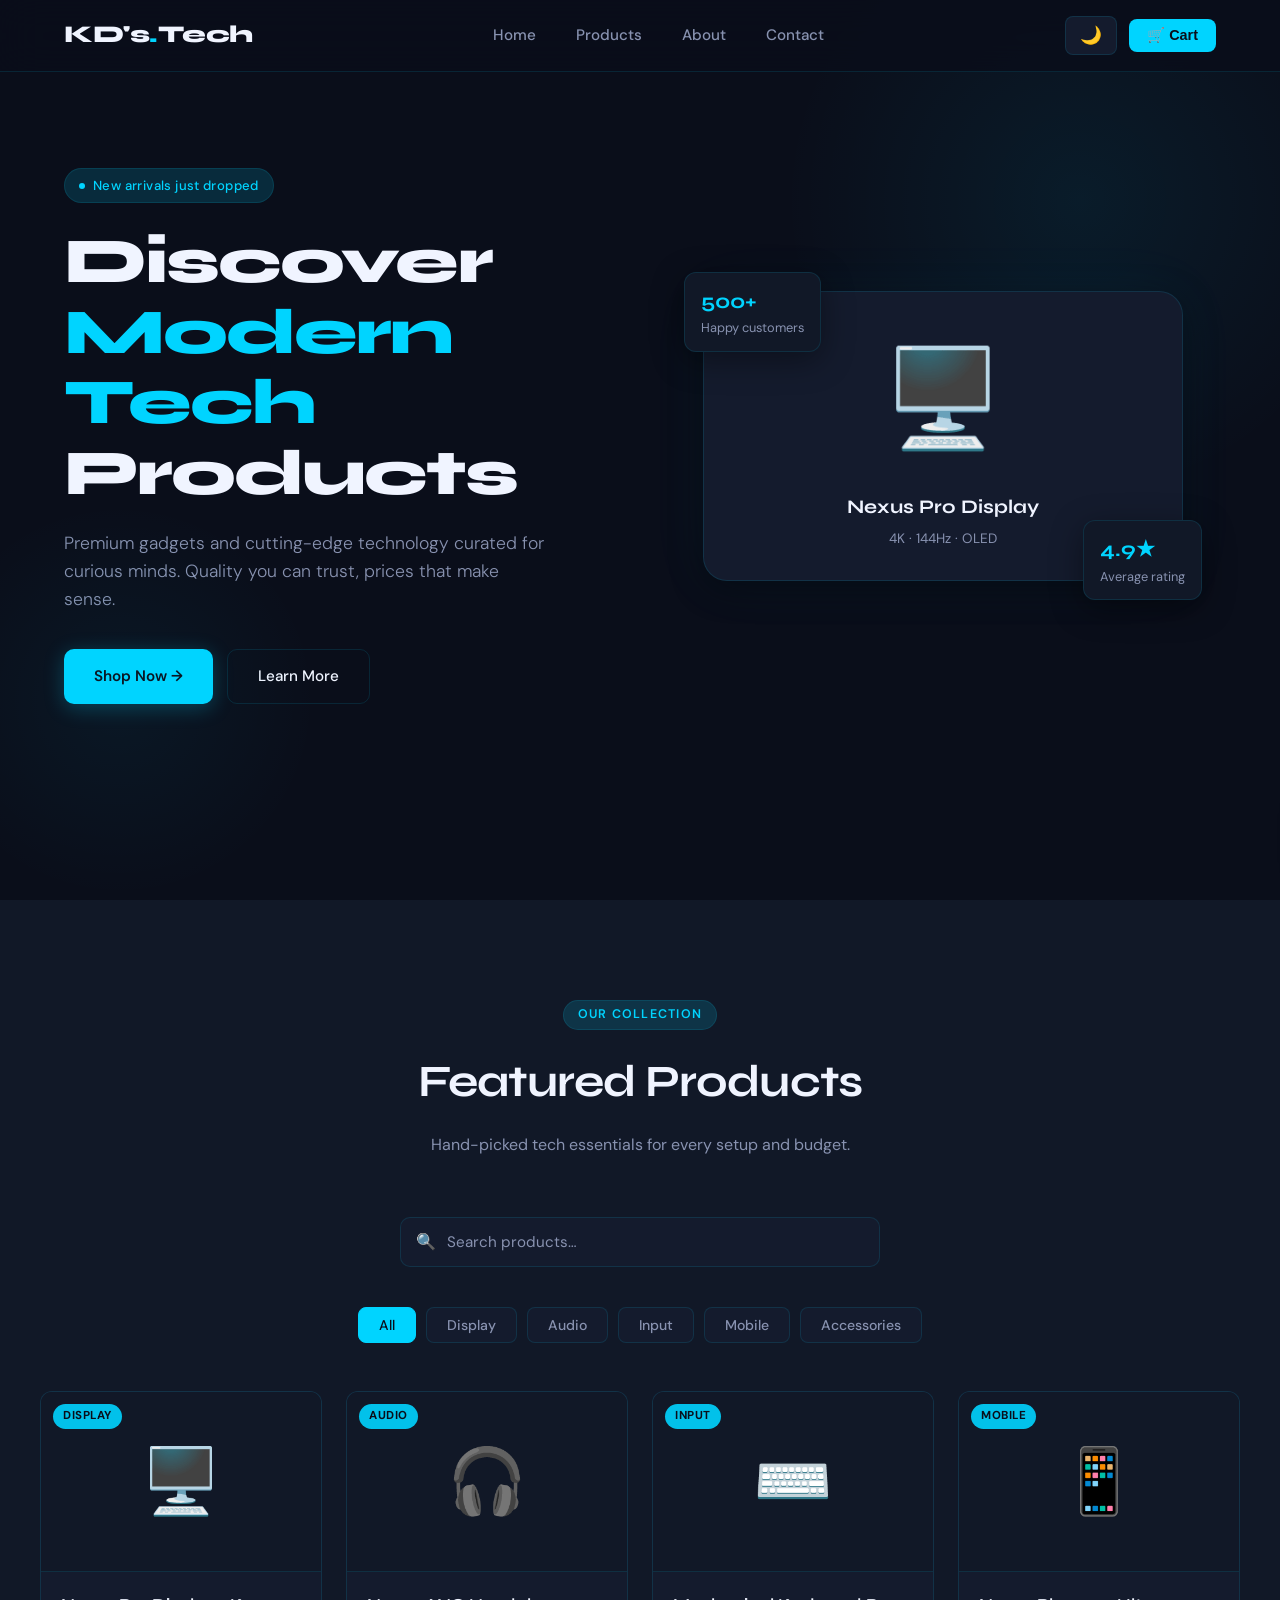
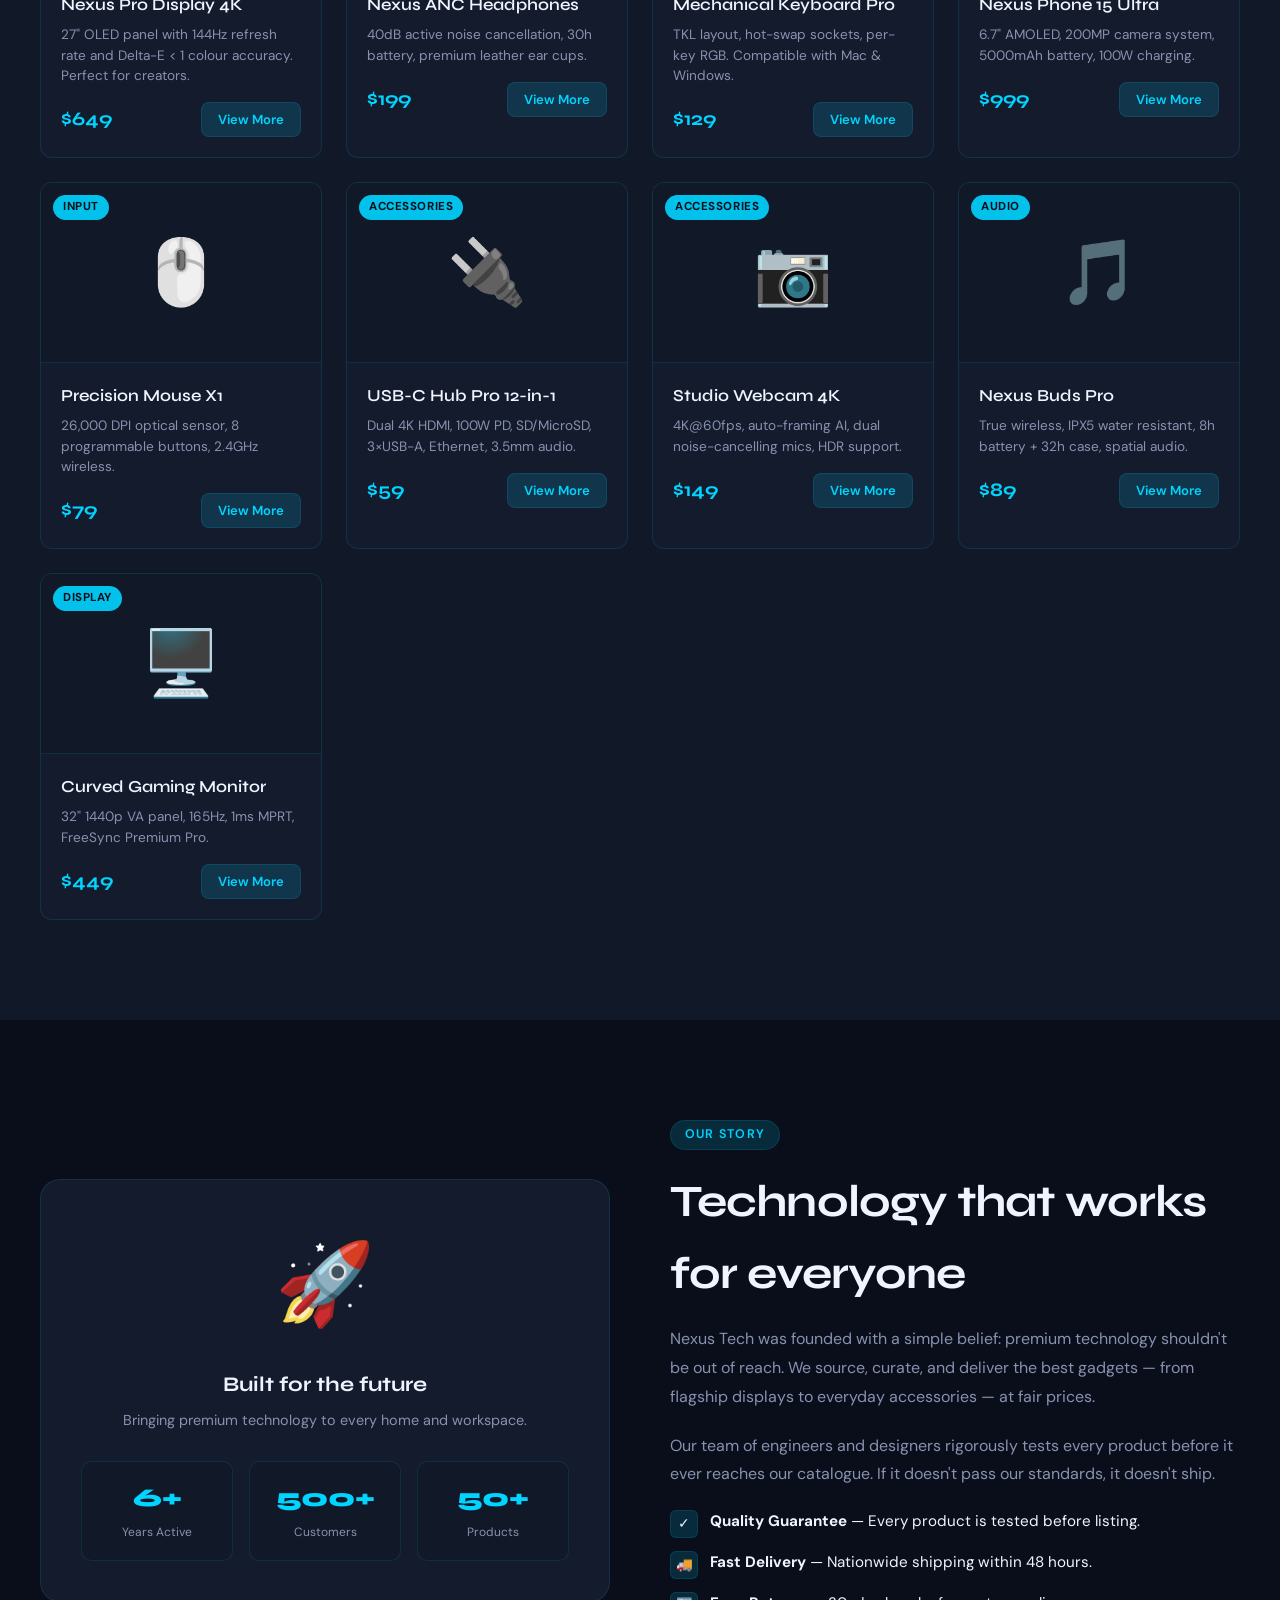
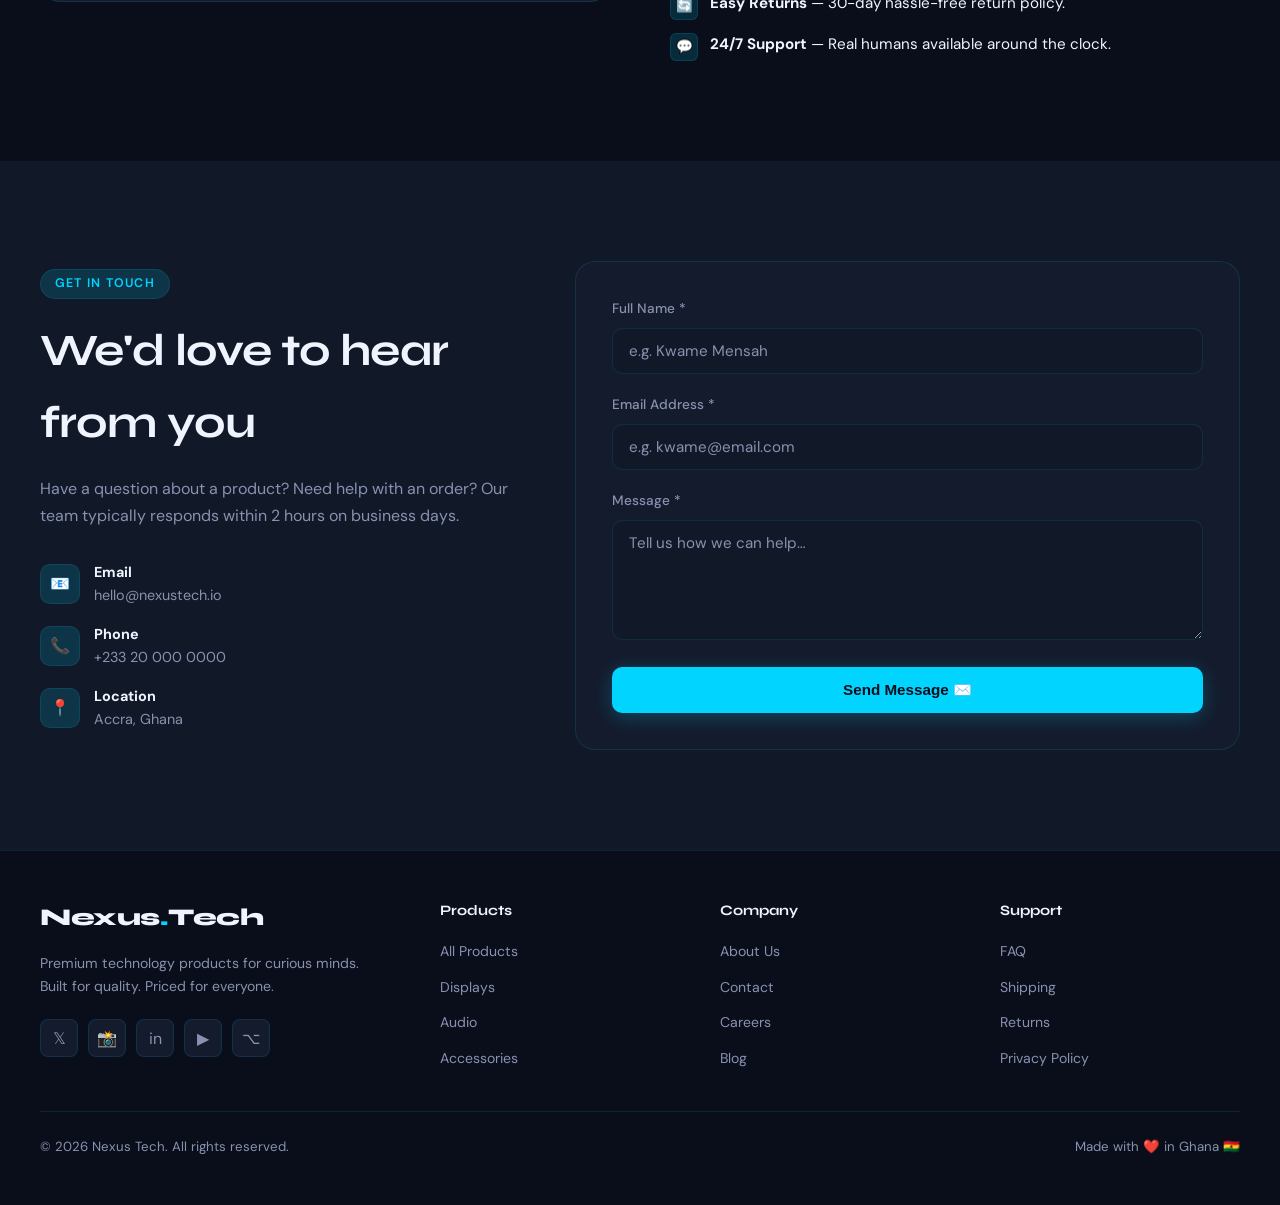
==== commit fbe383c5: "update: html file reconstruction" ====
--- a/index.html
+++ b/index.html
@@ -2,1238 +2,62 @@
 <!--
   ╔══════════════════════════════════════════════════════════╗
   ║         NEXUS TECH — Modern Product Landing Page         ║
-  ║   Built with plain HTML, CSS & JavaScript (no frameworks)║
+  ╠══════════════════════════════════════════════════════════╣
+  ║  FILE STRUCTURE (3 separate files):                      ║
+  ║  ├── index.html  ← you are here (HTML structure only)    ║
+  ║  ├── style.css   ← all visual styling                    ║
+  ║  └── script.js   ← all interactivity & logic             ║
   ╚══════════════════════════════════════════════════════════╝
-
-  FILE STRUCTURE (everything is in this one HTML file):
-  ──────────────────────────────────────────────────────────
-  1. <head>       → Meta tags, Google Fonts, all <style> CSS
-  2. <body>
-       ├── <nav>           Navigation bar + hamburger menu
-       ├── #home           Hero section
-       ├── #products       Product cards grid
-       ├── #about          About / company section
-       ├── #contact        Contact form with JS validation
-       └── <footer>        Social links + copyright
-  3. <script>     → All JavaScript at bottom of <body>
-  ──────────────────────────────────────────────────────────
 -->
 <html lang="en">
 <head>
   <meta charset="UTF-8" />
-  <!-- Viewport meta tag: makes the page scale correctly on mobile -->
   <meta name="viewport" content="width=device-width, initial-scale=1.0" />
-  <title>Nexus Tech — Modern Products</title>
-
-  <!-- Google Fonts: Syne (display/headings) + DM Sans (body) -->
+  <title>KD's Tech — Modern Products</title>
+
   <link rel="preconnect" href="https://fonts.googleapis.com" />
   <link rel="preconnect" href="https://fonts.gstatic.com" crossorigin />
   <link href="https://fonts.googleapis.com/css2?family=Syne:wght@400;600;700;800&family=DM+Sans:ital,opsz,wght@0,9..40,300;0,9..40,400;0,9..40,500;1,9..40,300&display=swap" rel="stylesheet" />
 
-  <!-- ══════════════════════════════════════════════════════
-       CSS — ALL STYLES IN ONE <style> BLOCK
-       ══════════════════════════════════════════════════════ -->
-  <style>
-    /* ──────────────────────────────────────────────
-       CSS CUSTOM PROPERTIES (variables)
-       Define colours & values once, reuse everywhere.
-       Dark-mode swaps these variables — no other changes needed.
-    ────────────────────────────────────────────── */
-    :root {
-      /* Colour palette */
-      --bg-primary:    #0a0e1a;   /* deep navy page background */
-      --bg-secondary:  #111827;   /* slightly lighter navy (cards, sections) */
-      --bg-card:       #141b2d;   /* card backgrounds */
-      --accent:        #00d4ff;   /* electric cyan — primary accent */
-      --accent-glow:   rgba(0, 212, 255, 0.15);
-      --accent-dark:   #0099bb;
-      --text-primary:  #f0f4ff;   /* near-white text */
-      --text-secondary:#8892b0;   /* muted grey text */
-      --border:        rgba(0, 212, 255, 0.12);
-      --shadow:        0 8px 32px rgba(0, 0, 0, 0.4);
-      --nav-height:    72px;
-      --radius:        12px;
-      --transition:    0.3s ease;
-    }
-
-    /* Light mode variable overrides (applied via .light-mode on <body>) */
-    body.light-mode {
-      --bg-primary:    #f0f4ff;
-      --bg-secondary:  #e2e8f8;
-      --bg-card:       #ffffff;
-      --accent:        #0077aa;
-      --accent-glow:   rgba(0, 119, 170, 0.12);
-      --accent-dark:   #005580;
-      --text-primary:  #0d1b2a;
-      --text-secondary:#4a5568;
-      --border:        rgba(0, 119, 170, 0.15);
-      --shadow:        0 8px 32px rgba(0, 0, 0, 0.1);
-    }
-
-    /* ──────────────────────────────────────────────
-       RESET & BASE STYLES
-       Remove browser default margin/padding/box-sizing.
-    ────────────────────────────────────────────── */
-    *, *::before, *::after {
-      margin: 0;
-      padding: 0;
-      box-sizing: border-box; /* padding/border included in element width */
-    }
-
-    html {
-      scroll-behavior: smooth; /* smooth scrolling for anchor links */
-    }
-
-    body {
-      font-family: 'DM Sans', sans-serif;
-      background-color: var(--bg-primary);
-      color: var(--text-primary);
-      line-height: 1.6;
-      overflow-x: hidden; /* prevent horizontal scroll on mobile */
-      transition: background-color var(--transition), color var(--transition);
-    }
-
-    /* Utility: visually-hidden text (for screen readers) */
-    .sr-only {
-      position: absolute;
-      width: 1px; height: 1px;
-      padding: 0; margin: -1px;
-      overflow: hidden;
-      clip: rect(0,0,0,0);
-      white-space: nowrap;
-      border: 0;
-    }
-
-    /* ══════════════════════════════════════════════════════
-       1. NAVIGATION BAR
-       ══════════════════════════════════════════════════════ */
-    nav {
-      position: fixed;          /* stick to top while scrolling */
-      top: 0; left: 0; right: 0;
-      height: var(--nav-height);
-      z-index: 1000;            /* above all other content */
-      /* Glass-morphism effect: semi-transparent + blur */
-      background: rgba(10, 14, 26, 0.85);
-      backdrop-filter: blur(20px);
-      -webkit-backdrop-filter: blur(20px);
-      border-bottom: 1px solid var(--border);
-      transition: background var(--transition);
-    }
-
-    body.light-mode nav {
-      background: rgba(240, 244, 255, 0.88);
-    }
-
-    .nav-container {
-      max-width: 1200px;
-      margin: 0 auto;
-      padding: 0 24px;
-      height: 100%;
-      display: flex;            /* lay out logo + links side by side */
-      align-items: center;      /* vertically center items */
-      justify-content: space-between;
-    }
-
-    /* Logo */
-    .logo {
-      font-family: 'Syne', sans-serif;
-      font-size: 1.5rem;
-      font-weight: 800;
-      color: var(--text-primary);
-      text-decoration: none;
-      letter-spacing: -0.02em;
-    }
-
-    .logo span {
-      color: var(--accent); /* highlight the "." in the logo */
-    }
-
-    /* Desktop nav links */
-    .nav-links {
-      display: flex;
-      align-items: center;
-      gap: 8px;
-      list-style: none;
-    }
-
-    .nav-links a {
-      display: block;
-      padding: 8px 16px;
-      color: var(--text-secondary);
-      text-decoration: none;
-      font-size: 0.95rem;
-      font-weight: 500;
-      border-radius: 8px;
-      transition: color var(--transition), background var(--transition);
-    }
-
-    .nav-links a:hover {
-      color: var(--accent);
-      background: var(--accent-glow);
-    }
-
-    /* Right-side controls: dark toggle + cart */
-    .nav-controls {
-      display: flex;
-      align-items: center;
-      gap: 12px;
-    }
-
-    /* Dark mode toggle button */
-    .theme-toggle {
-      background: var(--bg-card);
-      border: 1px solid var(--border);
-      color: var(--text-primary);
-      padding: 8px 14px;
-      border-radius: 8px;
-      cursor: pointer;
-      font-size: 1.1rem;
-      transition: border-color var(--transition), transform 0.15s;
-    }
-
-    .theme-toggle:hover {
-      border-color: var(--accent);
-      transform: scale(1.05);
-    }
-
-    /* Cart counter badge */
-    .cart-btn {
-      position: relative;
-      background: var(--accent);
-      color: var(--bg-primary);
-      border: none;
-      padding: 8px 18px;
-      border-radius: 8px;
-      cursor: pointer;
-      font-weight: 600;
-      font-size: 0.9rem;
-      transition: background var(--transition), transform 0.15s;
-    }
-
-    .cart-btn:hover { transform: scale(1.05); }
-
-    .cart-count {
-      position: absolute;
-      top: -8px; right: -8px;
-      background: #ff4757;
-      color: white;
-      font-size: 0.7rem;
-      font-weight: 700;
-      width: 20px; height: 20px;
-      border-radius: 50%;
-      display: flex;
-      align-items: center;
-      justify-content: center;
-      /* Hidden when cart is 0 */
-      opacity: 0;
-      transform: scale(0);
-      transition: opacity 0.2s, transform 0.2s;
-    }
-
-    /* JS adds .visible class when count > 0 */
-    .cart-count.visible {
-      opacity: 1;
-      transform: scale(1);
-    }
-
-    /* Hamburger menu — hidden on desktop, shown on mobile */
-    .hamburger {
-      display: none;          /* hidden by default (desktop) */
-      flex-direction: column;
-      gap: 5px;
-      background: none;
-      border: none;
-      cursor: pointer;
-      padding: 6px;
-    }
-
-    .hamburger span {
-      display: block;
-      width: 24px;
-      height: 2px;
-      background: var(--text-primary);
-      border-radius: 2px;
-      transition: transform var(--transition), opacity var(--transition);
-    }
-
-    /* Animate hamburger → X when .open */
-    .hamburger.open span:nth-child(1) { transform: translateY(7px) rotate(45deg); }
-    .hamburger.open span:nth-child(2) { opacity: 0; }
-    .hamburger.open span:nth-child(3) { transform: translateY(-7px) rotate(-45deg); }
-
-    /* ══════════════════════════════════════════════════════
-       2. HERO SECTION
-       ══════════════════════════════════════════════════════ */
-    #home {
-      min-height: 100vh;
-      display: flex;
-      align-items: center;
-      padding-top: var(--nav-height);
-      position: relative;
-      overflow: hidden;
-    }
-
-    /* Decorative background glow blobs */
-    #home::before,
-    #home::after {
-      content: '';
-      position: absolute;
-      border-radius: 50%;
-      pointer-events: none;
-    }
-
-    #home::before {
-      width: 600px; height: 600px;
-      background: radial-gradient(circle, rgba(0,212,255,0.07), transparent 70%);
-      top: -100px; right: -100px;
-    }
-
-    #home::after {
-      width: 400px; height: 400px;
-      background: radial-gradient(circle, rgba(0,212,255,0.05), transparent 70%);
-      bottom: 0; left: -80px;
-    }
-
-    .hero-container {
-      max-width: 1200px;
-      margin: 0 auto;
-      padding: 80px 24px;
-      display: grid;
-      /* Two equal columns on desktop */
-      grid-template-columns: 1fr 1fr;
-      align-items: center;
-      gap: 60px;
-    }
-
-    .hero-badge {
-      display: inline-flex;
-      align-items: center;
-      gap: 8px;
-      background: var(--accent-glow);
-      border: 1px solid var(--border);
-      color: var(--accent);
-      padding: 6px 14px;
-      border-radius: 100px;
-      font-size: 0.82rem;
-      font-weight: 500;
-      margin-bottom: 24px;
-      letter-spacing: 0.03em;
-    }
-
-    .hero-badge::before {
-      content: '';
-      width: 6px; height: 6px;
-      background: var(--accent);
-      border-radius: 50%;
-      animation: pulse 1.8s ease infinite; /* pulsing dot */
-    }
-
-    @keyframes pulse {
-      0%, 100% { opacity: 1; transform: scale(1); }
-      50%       { opacity: 0.4; transform: scale(0.7); }
-    }
-
-    .hero-title {
-      font-family: 'Syne', sans-serif;
-      font-size: clamp(2.4rem, 5vw, 4rem); /* fluid font size */
-      font-weight: 800;
-      line-height: 1.1;
-      letter-spacing: -0.03em;
-      margin-bottom: 20px;
-    }
-
-    .hero-title .accent { color: var(--accent); }
-
-    .hero-description {
-      font-size: 1.1rem;
-      color: var(--text-secondary);
-      max-width: 480px;
-      margin-bottom: 36px;
-      font-weight: 300;
-    }
-
-    .hero-buttons {
-      display: flex;
-      gap: 14px;
-      flex-wrap: wrap;
-    }
-
-    /* Primary CTA button */
-    .btn-primary {
-      background: var(--accent);
-      color: var(--bg-primary);
-      border: none;
-      padding: 14px 30px;
-      border-radius: 10px;
-      font-size: 0.95rem;
-      font-weight: 600;
-      cursor: pointer;
-      text-decoration: none;
-      display: inline-flex;
-      align-items: center;
-      gap: 8px;
-      transition: transform 0.2s, box-shadow 0.2s;
-      box-shadow: 0 4px 20px rgba(0, 212, 255, 0.25);
-    }
-
-    .btn-primary:hover {
-      transform: translateY(-2px);
-      box-shadow: 0 8px 30px rgba(0, 212, 255, 0.4);
-    }
-
-    /* Secondary ghost button */
-    .btn-secondary {
-      background: transparent;
-      color: var(--text-primary);
-      border: 1px solid var(--border);
-      padding: 14px 30px;
-      border-radius: 10px;
-      font-size: 0.95rem;
-      font-weight: 500;
-      cursor: pointer;
-      text-decoration: none;
-      display: inline-flex;
-      align-items: center;
-      gap: 8px;
-      transition: border-color var(--transition), color var(--transition), transform 0.2s;
-    }
-
-    .btn-secondary:hover {
-      border-color: var(--accent);
-      color: var(--accent);
-      transform: translateY(-2px);
-    }
-
-    /* Hero image / visual panel */
-    .hero-visual {
-      position: relative;
-      display: flex;
-      align-items: center;
-      justify-content: center;
-    }
-
-    .hero-mockup {
-      width: 100%;
-      max-width: 480px;
-      background: var(--bg-card);
-      border: 1px solid var(--border);
-      border-radius: 24px;
-      padding: 30px;
-      box-shadow: var(--shadow), 0 0 60px rgba(0,212,255,0.06);
-      position: relative;
-    }
-
-    /* Floating stat cards on top of the mockup */
-    .hero-stat {
-      position: absolute;
-      background: var(--bg-secondary);
-      border: 1px solid var(--border);
-      border-radius: 12px;
-      padding: 12px 16px;
-      font-size: 0.8rem;
-      color: var(--text-secondary);
-      box-shadow: var(--shadow);
-    }
-
-    .hero-stat .stat-number {
-      display: block;
-      font-family: 'Syne', sans-serif;
-      font-size: 1.3rem;
-      font-weight: 700;
-      color: var(--accent);
-    }
-
-    .hero-stat:nth-child(1) { top: -20px; left: -20px; }
-    .hero-stat:nth-child(2) { bottom: -20px; right: -20px; }
-
-    /* Large product icon in mockup */
-    .mockup-icon {
-      font-size: 6rem;
-      text-align: center;
-      display: block;
-      margin-bottom: 16px;
-      animation: float 3s ease-in-out infinite;
-    }
-
-    @keyframes float {
-      0%, 100% { transform: translateY(0); }
-      50%       { transform: translateY(-10px); }
-    }
-
-    .mockup-label {
-      text-align: center;
-      font-family: 'Syne', sans-serif;
-      font-size: 1.2rem;
-      font-weight: 700;
-      color: var(--text-primary);
-    }
-
-    .mockup-sublabel {
-      text-align: center;
-      font-size: 0.85rem;
-      color: var(--text-secondary);
-      margin-top: 6px;
-    }
-
-    /* ══════════════════════════════════════════════════════
-       3. SECTION SHARED STYLES
-       ══════════════════════════════════════════════════════ */
-    section {
-      padding: 100px 24px;
-    }
-
-    .section-container {
-      max-width: 1200px;
-      margin: 0 auto;
-    }
-
-    .section-header {
-      text-align: center;
-      margin-bottom: 60px;
-    }
-
-    .section-tag {
-      display: inline-block;
-      background: var(--accent-glow);
-      color: var(--accent);
-      font-size: 0.78rem;
-      font-weight: 600;
-      letter-spacing: 0.1em;
-      text-transform: uppercase;
-      padding: 4px 14px;
-      border-radius: 100px;
-      border: 1px solid var(--border);
-      margin-bottom: 16px;
-    }
-
-    .section-title {
-      font-family: 'Syne', sans-serif;
-      font-size: clamp(1.8rem, 3.5vw, 2.8rem);
-      font-weight: 700;
-      letter-spacing: -0.02em;
-      margin-bottom: 14px;
-    }
-
-    .section-subtitle {
-      font-size: 1rem;
-      color: var(--text-secondary);
-      max-width: 540px;
-      margin: 0 auto;
-    }
-
-    /* ══════════════════════════════════════════════════════
-       4. PRODUCTS SECTION
-       ══════════════════════════════════════════════════════ */
-    #products {
-      background: var(--bg-secondary);
-    }
-
-    /* Search bar */
-    .search-wrapper {
-      max-width: 480px;
-      margin: 0 auto 40px;
-      position: relative;
-    }
-
-    .search-wrapper::before {
-      content: '🔍';
-      position: absolute;
-      left: 16px;
-      top: 50%;
-      transform: translateY(-50%);
-      font-size: 1rem;
-      pointer-events: none;
-    }
-
-    #searchInput {
-      width: 100%;
-      padding: 14px 16px 14px 46px;
-      background: var(--bg-card);
-      border: 1px solid var(--border);
-      border-radius: 10px;
-      color: var(--text-primary);
-      font-family: 'DM Sans', sans-serif;
-      font-size: 0.95rem;
-      outline: none;
-      transition: border-color var(--transition);
-    }
-
-    #searchInput:focus { border-color: var(--accent); }
-    #searchInput::placeholder { color: var(--text-secondary); }
-
-    /* Category filter buttons */
-    .filter-bar {
-      display: flex;
-      gap: 10px;
-      justify-content: center;
-      flex-wrap: wrap;
-      margin-bottom: 48px;
-    }
-
-    .filter-btn {
-      padding: 8px 20px;
-      background: var(--bg-card);
-      border: 1px solid var(--border);
-      color: var(--text-secondary);
-      border-radius: 8px;
-      cursor: pointer;
-      font-size: 0.88rem;
-      font-family: 'DM Sans', sans-serif;
-      font-weight: 500;
-      transition: all var(--transition);
-    }
-
-    .filter-btn:hover, .filter-btn.active {
-      background: var(--accent);
-      border-color: var(--accent);
-      color: var(--bg-primary);
-    }
-
-    /* Products grid: auto-fill columns, min 280px, max 1fr */
-    .products-grid {
-      display: grid;
-      grid-template-columns: repeat(auto-fill, minmax(280px, 1fr));
-      gap: 24px;
-    }
-
-    /* Individual product card */
-    .product-card {
-      background: var(--bg-card);
-      border: 1px solid var(--border);
-      border-radius: var(--radius);
-      overflow: hidden;
-      transition: transform var(--transition), box-shadow var(--transition), border-color var(--transition);
-      position: relative;
-      cursor: pointer;
-    }
-
-    .product-card:hover {
-      transform: translateY(-6px);
-      box-shadow: 0 20px 40px rgba(0,0,0,0.3), 0 0 0 1px var(--accent);
-      border-color: var(--accent);
-    }
-
-    /* Category badge overlaid on card image area */
-    .card-category {
-      position: absolute;
-      top: 12px; left: 12px;
-      background: rgba(0,212,255,0.9);
-      color: #0a0e1a;
-      font-size: 0.72rem;
-      font-weight: 700;
-      padding: 3px 10px;
-      border-radius: 100px;
-      letter-spacing: 0.05em;
-      text-transform: uppercase;
-    }
-
-    .card-image {
-      width: 100%;
-      height: 180px;
-      background: var(--bg-secondary);
-      display: flex;
-      align-items: center;
-      justify-content: center;
-      font-size: 4rem; /* emoji product illustration */
-      border-bottom: 1px solid var(--border);
-    }
-
-    .card-body {
-      padding: 20px;
-    }
-
-    .card-name {
-      font-family: 'Syne', sans-serif;
-      font-size: 1.05rem;
-      font-weight: 600;
-      margin-bottom: 6px;
-    }
-
-    .card-description {
-      font-size: 0.85rem;
-      color: var(--text-secondary);
-      margin-bottom: 16px;
-      line-height: 1.5;
-    }
-
-    .card-footer {
-      display: flex;
-      align-items: center;
-      justify-content: space-between;
-    }
-
-    .card-price {
-      font-family: 'Syne', sans-serif;
-      font-size: 1.2rem;
-      font-weight: 700;
-      color: var(--accent);
-    }
-
-    /* "Add to Cart" button on cards */
-    .card-btn {
-      background: var(--accent-glow);
-      color: var(--accent);
-      border: 1px solid var(--border);
-      padding: 8px 16px;
-      border-radius: 8px;
-      cursor: pointer;
-      font-size: 0.82rem;
-      font-weight: 600;
-      font-family: 'DM Sans', sans-serif;
-      transition: background var(--transition), color var(--transition), transform 0.15s;
-    }
-
-    .card-btn:hover {
-      background: var(--accent);
-      color: var(--bg-primary);
-      transform: scale(1.05);
-    }
-
-    /* "No results" message shown by JS */
-    .no-results {
-      text-align: center;
-      color: var(--text-secondary);
-      padding: 60px 0;
-      font-size: 1rem;
-      grid-column: 1 / -1; /* span full grid width */
-      display: none;
-    }
-
-    /* ══════════════════════════════════════════════════════
-       5. PRODUCT DETAIL POPUP / MODAL
-       ══════════════════════════════════════════════════════ -->
-    /* Semi-transparent overlay behind modal */
-    .modal-overlay {
-      position: fixed;
-      inset: 0; /* shorthand for top/right/bottom/left: 0 */
-      background: rgba(0,0,0,0.7);
-      backdrop-filter: blur(6px);
-      z-index: 2000;
-      display: flex;
-      align-items: center;
-      justify-content: center;
-      padding: 24px;
-      opacity: 0;
-      pointer-events: none; /* ignore clicks when hidden */
-      transition: opacity var(--transition);
-    }
-
-    .modal-overlay.active {
-      opacity: 1;
-      pointer-events: all;
-    }
-
-    .modal {
-      background: var(--bg-card);
-      border: 1px solid var(--border);
-      border-radius: 20px;
-      padding: 36px;
-      max-width: 520px;
-      width: 100%;
-      position: relative;
-      transform: scale(0.9) translateY(20px);
-      transition: transform var(--transition);
-    }
-
-    .modal-overlay.active .modal { transform: scale(1) translateY(0); }
-
-    .modal-close {
-      position: absolute;
-      top: 16px; right: 16px;
-      background: var(--bg-secondary);
-      border: 1px solid var(--border);
-      color: var(--text-secondary);
-      width: 36px; height: 36px;
-      border-radius: 50%;
-      cursor: pointer;
-      font-size: 1.1rem;
-      display: flex;
-      align-items: center;
-      justify-content: center;
-      transition: color var(--transition), border-color var(--transition);
-    }
-
-    .modal-close:hover { color: var(--accent); border-color: var(--accent); }
-
-    .modal-icon { font-size: 4rem; margin-bottom: 16px; display: block; }
-
-    .modal-name {
-      font-family: 'Syne', sans-serif;
-      font-size: 1.5rem;
-      font-weight: 700;
-      margin-bottom: 8px;
-    }
-
-    .modal-price {
-      font-size: 1.8rem;
-      font-weight: 800;
-      color: var(--accent);
-      font-family: 'Syne', sans-serif;
-      margin-bottom: 14px;
-    }
-
-    .modal-desc {
-      color: var(--text-secondary);
-      margin-bottom: 24px;
-      line-height: 1.7;
-    }
-
-    .modal-add-btn {
-      width: 100%;
-      padding: 14px;
-      background: var(--accent);
-      color: var(--bg-primary);
-      border: none;
-      border-radius: 10px;
-      font-size: 1rem;
-      font-weight: 700;
-      cursor: pointer;
-      font-family: 'DM Sans', sans-serif;
-      transition: transform 0.2s, box-shadow 0.2s;
-    }
-
-    .modal-add-btn:hover {
-      transform: translateY(-2px);
-      box-shadow: 0 8px 24px rgba(0,212,255,0.3);
-    }
-
-    /* ══════════════════════════════════════════════════════
-       6. ABOUT SECTION
-       ══════════════════════════════════════════════════════ */
-    #about {
-      background: var(--bg-primary);
-    }
-
-    .about-grid {
-      display: grid;
-      grid-template-columns: 1fr 1fr;
-      gap: 60px;
-      align-items: center;
-    }
-
-    .about-visual {
-      background: var(--bg-card);
-      border: 1px solid var(--border);
-      border-radius: 20px;
-      padding: 40px;
-      text-align: center;
-    }
-
-    .about-icon {
-      font-size: 5rem;
-      margin-bottom: 20px;
-      display: block;
-    }
-
-    .stats-row {
-      display: grid;
-      grid-template-columns: repeat(3, 1fr);
-      gap: 16px;
-      margin-top: 28px;
-    }
-
-    .stat-box {
-      background: var(--bg-secondary);
-      border: 1px solid var(--border);
-      border-radius: 10px;
-      padding: 16px 8px;
-      text-align: center;
-    }
-
-    .stat-box .num {
-      font-family: 'Syne', sans-serif;
-      font-size: 1.6rem;
-      font-weight: 800;
-      color: var(--accent);
-      display: block;
-    }
-
-    .stat-box .lbl {
-      font-size: 0.75rem;
-      color: var(--text-secondary);
-      margin-top: 2px;
-    }
-
-    .about-content .section-tag { text-align: left; }
-
-    .about-content .section-title {
-      text-align: left;
-      margin-bottom: 16px;
-    }
-
-    .about-text {
-      color: var(--text-secondary);
-      margin-bottom: 20px;
-      line-height: 1.8;
-    }
-
-    /* Feature list */
-    .features-list {
-      list-style: none;
-      display: flex;
-      flex-direction: column;
-      gap: 12px;
-    }
-
-    .features-list li {
-      display: flex;
-      align-items: flex-start;
-      gap: 12px;
-      font-size: 0.95rem;
-    }
-
-    .feat-icon {
-      width: 28px; height: 28px;
-      background: var(--accent-glow);
-      border: 1px solid var(--border);
-      border-radius: 6px;
-      display: flex;
-      align-items: center;
-      justify-content: center;
-      font-size: 0.85rem;
-      flex-shrink: 0;
-      margin-top: 1px;
-    }
-
-    /* ══════════════════════════════════════════════════════
-       7. CONTACT SECTION
-       ══════════════════════════════════════════════════════ */
-    #contact { background: var(--bg-secondary); }
-
-    .contact-grid {
-      display: grid;
-      grid-template-columns: 1fr 1.4fr;
-      gap: 60px;
-      align-items: start;
-    }
-
-    .contact-info { padding-top: 8px; }
-
-    .contact-info .section-title { text-align: left; }
-    .contact-info .section-tag { text-align: left; }
-
-    .contact-desc {
-      color: var(--text-secondary);
-      margin: 16px 0 32px;
-      line-height: 1.7;
-    }
-
-    .contact-details {
-      display: flex;
-      flex-direction: column;
-      gap: 16px;
-    }
-
-    .contact-item {
-      display: flex;
-      align-items: center;
-      gap: 14px;
-      font-size: 0.9rem;
-    }
-
-    .contact-item-icon {
-      width: 40px; height: 40px;
-      background: var(--accent-glow);
-      border: 1px solid var(--border);
-      border-radius: 10px;
-      display: flex;
-      align-items: center;
-      justify-content: center;
-      font-size: 1rem;
-      flex-shrink: 0;
-    }
-
-    /* Contact form card */
-    .contact-form-card {
-      background: var(--bg-card);
-      border: 1px solid var(--border);
-      border-radius: 20px;
-      padding: 36px;
-    }
-
-    .form-group {
-      margin-bottom: 20px;
-    }
-
-    .form-group label {
-      display: block;
-      font-size: 0.85rem;
-      font-weight: 500;
-      color: var(--text-secondary);
-      margin-bottom: 8px;
-    }
-
-    /* Shared input/textarea styles */
-    .form-control {
-      width: 100%;
-      padding: 12px 16px;
-      background: var(--bg-secondary);
-      border: 1px solid var(--border);
-      border-radius: 10px;
-      color: var(--text-primary);
-      font-family: 'DM Sans', sans-serif;
-      font-size: 0.95rem;
-      outline: none;
-      transition: border-color var(--transition);
-    }
-
-    .form-control:focus { border-color: var(--accent); }
-    .form-control::placeholder { color: var(--text-secondary); }
-
-    /* Mark input as invalid (JS adds .error class) */
-    .form-control.error { border-color: #ff4757; }
-
-    textarea.form-control {
-      resize: vertical;
-      min-height: 120px;
-    }
-
-    /* Inline error text shown below invalid inputs */
-    .error-msg {
-      color: #ff4757;
-      font-size: 0.78rem;
-      margin-top: 6px;
-      display: none; /* hidden until error occurs */
-    }
-
-    .error-msg.show { display: block; }
-
-    /* Success toast notification */
-    .toast {
-      position: fixed;
-      bottom: 30px;
-      right: 30px;
-      background: var(--bg-card);
-      border: 1px solid var(--accent);
-      border-radius: 12px;
-      padding: 16px 24px;
-      color: var(--text-primary);
-      box-shadow: var(--shadow);
-      z-index: 9999;
-      display: flex;
-      align-items: center;
-      gap: 12px;
-      font-size: 0.9rem;
-      transform: translateX(120%);
-      transition: transform 0.4s cubic-bezier(0.34, 1.56, 0.64, 1);
-    }
-
-    .toast.show { transform: translateX(0); }
-    .toast-icon { font-size: 1.4rem; }
-
-    /* ══════════════════════════════════════════════════════
-       8. FOOTER
-       ══════════════════════════════════════════════════════ */
-    footer {
-      background: var(--bg-primary);
-      border-top: 1px solid var(--border);
-      padding: 48px 24px;
-    }
-
-    .footer-container {
-      max-width: 1200px;
-      margin: 0 auto;
-    }
-
-    .footer-top {
-      display: grid;
-      grid-template-columns: 1.5fr 1fr 1fr 1fr;
-      gap: 40px;
-      margin-bottom: 40px;
-    }
-
-    .footer-brand .logo {
-      display: inline-block;
-      margin-bottom: 14px;
-    }
-
-    .footer-brand p {
-      font-size: 0.88rem;
-      color: var(--text-secondary);
-      line-height: 1.7;
-      margin-bottom: 20px;
-    }
-
-    /* Social media icon links */
-    .social-links {
-      display: flex;
-      gap: 10px;
-    }
-
-    .social-link {
-      width: 38px; height: 38px;
-      background: var(--bg-card);
-      border: 1px solid var(--border);
-      border-radius: 8px;
-      display: flex;
-      align-items: center;
-      justify-content: center;
-      color: var(--text-secondary);
-      text-decoration: none;
-      font-size: 1rem;
-      transition: border-color var(--transition), color var(--transition), transform 0.2s;
-    }
-
-    .social-link:hover {
-      border-color: var(--accent);
-      color: var(--accent);
-      transform: translateY(-3px);
-    }
-
-    .footer-col h4 {
-      font-family: 'Syne', sans-serif;
-      font-size: 0.9rem;
-      font-weight: 700;
-      margin-bottom: 16px;
-      color: var(--text-primary);
-    }
-
-    .footer-col ul {
-      list-style: none;
-      display: flex;
-      flex-direction: column;
-      gap: 10px;
-    }
-
-    .footer-col ul li a {
-      color: var(--text-secondary);
-      text-decoration: none;
-      font-size: 0.88rem;
-      transition: color var(--transition);
-    }
-
-    .footer-col ul li a:hover { color: var(--accent); }
-
-    .footer-bottom {
-      border-top: 1px solid var(--border);
-      padding-top: 24px;
-      display: flex;
-      align-items: center;
-      justify-content: space-between;
-      flex-wrap: wrap;
-      gap: 12px;
-      font-size: 0.83rem;
-      color: var(--text-secondary);
-    }
-
-    /* ══════════════════════════════════════════════════════
-       9. RESPONSIVE — MOBILE STYLES
-       Apply below 768px screen width
-       ══════════════════════════════════════════════════════ */
-    @media (max-width: 768px) {
-
-      /* Show hamburger, hide desktop links */
-      .hamburger { display: flex; }
-      .nav-links {
-        display: none;
-        position: absolute;
-        top: var(--nav-height);
-        left: 0; right: 0;
-        background: var(--bg-secondary);
-        border-bottom: 1px solid var(--border);
-        flex-direction: column;
-        padding: 16px 24px;
-        gap: 4px;
-      }
-
-      /* JS adds .open to show mobile menu */
-      .nav-links.open { display: flex; }
-
-      /* Hero: stack columns vertically */
-      .hero-container {
-        grid-template-columns: 1fr;
-        text-align: center;
-        padding: 60px 24px;
-      }
-
-      .hero-description { max-width: 100%; }
-
-      .hero-buttons { justify-content: center; }
-
-      .hero-visual { display: none; } /* hide visual panel on small screens */
-
-      /* About: stack columns */
-      .about-grid {
-        grid-template-columns: 1fr;
-        gap: 32px;
-      }
-
-      /* Contact: stack columns */
-      .contact-grid {
-        grid-template-columns: 1fr;
-        gap: 32px;
-      }
-
-      /* Footer: 2-column on mobile, single brand column */
-      .footer-top {
-        grid-template-columns: 1fr 1fr;
-      }
-
-      .footer-brand {
-        grid-column: 1 / -1; /* span full width */
-      }
-
-      section { padding: 64px 24px; }
-    }
-
-    @media (max-width: 480px) {
-      .footer-top { grid-template-columns: 1fr; }
-      .stats-row { grid-template-columns: 1fr 1fr; }
-    }
-  </style>
+  <link rel="stylesheet" href="style.css" />
 </head>
 
 <body>
-
-  <!-- ════════════════════════════════════════════════════
-       NAVIGATION BAR
-       Semantic: <nav> wraps all navigation content.
-  ════════════════════════════════════════════════════ -->
-  <nav aria-label="Main navigation">
+    <nav aria-label="Main navigation">
     <div class="nav-container">
 
-      <!-- Logo: anchor links back to #home -->
-      <a href="#home" class="logo">Nexus<span>.</span>Tech</a>
-
-      <!-- Desktop nav links — <ul> is a list of links (semantic) -->
+      <a href="#home" class="logo">KD's<span>.</span>Tech</a>
+
       <ul class="nav-links" id="navLinks" role="list">
         <li><a href="#home">Home</a></li>
         <li><a href="#products">Products</a></li>
         <li><a href="#about">About</a></li>
         <li><a href="#contact">Contact</a></li>
-      </ul>
-
-      <!-- Right-side controls -->
+      </ul> <!-- Lists of anchor tags created. -->
+
       <div class="nav-controls">
-        <!-- FEATURE 1: Dark / Light mode toggle -->
         <button class="theme-toggle" id="themeToggle" aria-label="Toggle dark/light mode" title="Toggle theme">
           🌙
         </button>
 
-        <!-- FEATURE 3: Cart counter -->
         <button class="cart-btn" id="cartBtn" aria-label="View cart">
           🛒 Cart
           <span class="cart-count" id="cartCount" aria-live="polite">0</span>
         </button>
 
-        <!-- Hamburger — visible on mobile -->
+        <!-- Hamburger — visible on mobile only (CSS hides it on desktop) -->
         <button class="hamburger" id="hamburger" aria-label="Toggle mobile menu" aria-expanded="false">
           <span></span>
           <span></span>
           <span></span>
         </button>
       </div>
+
     </div>
   </nav>
 
-
-  <!-- ════════════════════════════════════════════════════
-       HERO SECTION
-       <section> = a thematic grouping of content.
-  ════════════════════════════════════════════════════ -->
   <section id="home" aria-label="Hero">
     <div class="hero-container">
-
       <!-- Left: text content -->
       <div class="hero-content">
         <div class="hero-badge">New arrivals just dropped</div>
@@ -1258,7 +82,6 @@
       <!-- Right: decorative mockup panel -->
       <div class="hero-visual">
         <div class="hero-mockup">
-          <!-- Floating stat cards -->
           <div class="hero-stat">
             <span class="stat-number">500+</span>
             Happy customers
@@ -1273,13 +96,10 @@
           <div class="mockup-sublabel">4K · 144Hz · OLED</div>
         </div>
       </div>
+
     </div>
   </section>
 
-
-  <!-- ════════════════════════════════════════════════════
-       PRODUCTS SECTION
-  ════════════════════════════════════════════════════ -->
   <section id="products" aria-label="Products">
     <div class="section-container">
 
@@ -1289,7 +109,6 @@
         <p class="section-subtitle">Hand-picked tech essentials for every setup and budget.</p>
       </div>
 
-      <!-- FEATURE 2: Search bar (filters products live) -->
       <div class="search-wrapper">
         <input
           type="search"
@@ -1300,7 +119,6 @@
         />
       </div>
 
-      <!-- FEATURE: Category filter buttons -->
       <div class="filter-bar" role="group" aria-label="Filter by category">
         <button class="filter-btn active" data-filter="all">All</button>
         <button class="filter-btn" data-filter="display">Display</button>
@@ -1310,7 +128,6 @@
         <button class="filter-btn" data-filter="accessories">Accessories</button>
       </div>
 
-      <!-- Product cards are inserted here by JavaScript -->
       <div class="products-grid" id="productsGrid">
         <p class="no-results" id="noResults">
           No products match your search. Try a different keyword.
@@ -1320,26 +137,18 @@
     </div>
   </section>
 
-
-  <!-- ════════════════════════════════════════════════════
-       PRODUCT DETAIL MODAL (popup)
-       Hidden by default; JS reveals it when "View More" is clicked.
-  ════════════════════════════════════════════════════ -->
   <div class="modal-overlay" id="modalOverlay" role="dialog" aria-modal="true" aria-labelledby="modalName">
     <div class="modal">
       <button class="modal-close" id="modalClose" aria-label="Close modal">✕</button>
-      <span class="modal-icon" id="modalIcon"></span>
-      <div class="modal-name"  id="modalName"></div>
-      <div class="modal-price" id="modalPrice"></div>
-      <p  class="modal-desc"   id="modalDesc"></p>
+      <span class="modal-icon"  id="modalIcon"></span>
+      <div class="modal-name"   id="modalName"></div>
+      <div class="modal-price"  id="modalPrice"></div>
+      <p   class="modal-desc"   id="modalDesc"></p>
       <button class="modal-add-btn" id="modalAddBtn">Add to Cart 🛒</button>
     </div>
   </div>
 
 
-  <!-- ════════════════════════════════════════════════════
-       ABOUT SECTION
-  ════════════════════════════════════════════════════ -->
   <section id="about" aria-label="About us">
     <div class="section-container">
       <div class="about-grid">
@@ -1365,7 +174,6 @@
           </div>
         </div>
 
-        <!-- Text content -->
         <div class="about-content">
           <span class="section-tag">Our Story</span>
           <h2 class="section-title">Technology that works<br/>for everyone</h2>
@@ -1405,15 +213,11 @@
     </div>
   </section>
 
-
-  <!-- ════════════════════════════════════════════════════
-       CONTACT SECTION
-  ════════════════════════════════════════════════════ -->
   <section id="contact" aria-label="Contact us">
     <div class="section-container">
       <div class="contact-grid">
 
-        <!-- Left: info -->
+        <!-- Left: contact info -->
         <div class="contact-info">
           <span class="section-tag">Get in Touch</span>
           <h2 class="section-title">We'd love to hear from you</h2>
@@ -1449,7 +253,6 @@
 
         <!-- Right: contact form -->
         <div class="contact-form-card">
-          <!-- novalidate = disable browser's default validation; we do it in JS -->
           <form id="contactForm" novalidate>
 
             <div class="form-group">
@@ -1497,24 +300,16 @@
     </div>
   </section>
 
-
-  <!-- ════════════════════════════════════════════════════
-       FOOTER
-       <footer> = semantic tag for page/section footer.
-  ════════════════════════════════════════════════════ -->
   <footer>
     <div class="footer-container">
 
       <div class="footer-top">
 
-        <!-- Brand column -->
         <div class="footer-brand">
           <a href="#home" class="logo">Nexus<span>.</span>Tech</a>
           <p>Premium technology products for curious minds.<br/>Built for quality. Priced for everyone.</p>
 
-          <!-- Social media links -->
           <div class="social-links" aria-label="Social media links">
-            <!-- Using text emoji as icons; a real project would use SVG icons -->
             <a href="#" class="social-link" aria-label="Twitter / X">𝕏</a>
             <a href="#" class="social-link" aria-label="Instagram">📸</a>
             <a href="#" class="social-link" aria-label="LinkedIn">in</a>
@@ -1523,7 +318,6 @@
           </div>
         </div>
 
-        <!-- Link columns -->
         <div class="footer-col">
           <h4>Products</h4>
           <ul>
@@ -1556,7 +350,6 @@
 
       </div>
 
-      <!-- Bottom bar -->
       <div class="footer-bottom">
         <span>© 2026 Nexus Tech. All rights reserved.</span>
         <span>Made with ❤️ in Ghana 🇬🇭</span>
@@ -1565,8 +358,6 @@
     </div>
   </footer>
 
-
-  <!-- Toast notification (shown after form submit) -->
   <div class="toast" id="toast" role="status" aria-live="polite">
     <span class="toast-icon">✅</span>
     <div>
@@ -1574,369 +365,14 @@
       <span style="font-size:0.82rem;color:var(--text-secondary)">We'll get back to you within 2 hours.</span>
     </div>
   </div>
-
-
-  <!-- ══════════════════════════════════════════════════════
-       JAVASCRIPT — placed at the END of <body> so the
-       HTML elements above are already loaded before the
-       script tries to find them with getElementById etc.
-  ══════════════════════════════════════════════════════ -->
-  <script>
-    /* ═══════════════════════════════════════════════════
-       DATA — Product catalogue
-       An array of objects. Each object = one product.
-       We use this to build the card HTML dynamically.
-    ═══════════════════════════════════════════════════ */
-    const products = [
-      {
-        id: 1,
-        name: "Nexus Pro Display 4K",
-        category: "display",
-        price: "$649",
-        priceNum: 649,
-        emoji: "🖥️",
-        description: "27\" OLED panel with 144Hz refresh rate and Delta-E < 1 colour accuracy. Perfect for creators.",
-        fullDesc: "The Nexus Pro Display 4K delivers studio-grade colour in a sleek aluminium chassis. Features USB-C 90W charging, KVM switch, and VESA compatibility. A complete workstation upgrade."
-      },
-      {
-        id: 2,
-        name: "Nexus ANC Headphones",
-        category: "audio",
-        price: "$199",
-        priceNum: 199,
-        emoji: "🎧",
-        description: "40dB active noise cancellation, 30h battery, premium leather ear cups.",
-        fullDesc: "Block out the world with 40dB ANC and lose yourself in studio-quality audio. The Nexus ANC headphones fold flat, include a carry case, and connect to 3 devices simultaneously."
-      },
-      {
-        id: 3,
-        name: "Mechanical Keyboard Pro",
-        category: "input",
-        price: "$129",
-        priceNum: 129,
-        emoji: "⌨️",
-        description: "TKL layout, hot-swap sockets, per-key RGB. Compatible with Mac & Windows.",
-        fullDesc: "Hot-swappable switches let you customise your typing feel without soldering. Ships with Gateron Red switches and includes a switch puller. USB-C braided cable included."
-      },
-      {
-        id: 4,
-        name: "Nexus Phone 15 Ultra",
-        category: "mobile",
-        price: "$999",
-        priceNum: 999,
-        emoji: "📱",
-        description: "6.7\" AMOLED, 200MP camera system, 5000mAh battery, 100W charging.",
-        fullDesc: "Engineered for power users. The Nexus Phone 15 Ultra packs a Snapdragon 8 Gen 3 chip, satellite connectivity, and IP68 water resistance. Ships with a 100W charger in the box."
-      },
-      {
-        id: 5,
-        name: "Precision Mouse X1",
-        category: "input",
-        price: "$79",
-        priceNum: 79,
-        emoji: "🖱️",
-        description: "26,000 DPI optical sensor, 8 programmable buttons, 2.4GHz wireless.",
-        fullDesc: "Designed for precision. The X1 uses a HERO 25K sensor with zero smoothing, acceleration, or filtering at any DPI level. Lightweight polycarbonate shell at just 61g."
-      },
-      {
-        id: 6,
-        name: "USB-C Hub Pro 12-in-1",
-        category: "accessories",
-        price: "$59",
-        priceNum: 59,
-        emoji: "🔌",
-        description: "Dual 4K HDMI, 100W PD, SD/MicroSD, 3×USB-A, Ethernet, 3.5mm audio.",
-        fullDesc: "Turn one USB-C port into a full workstation. The Hub Pro 12-in-1 supports dual monitor output, 4K@60Hz, and simultaneously charges your laptop at 100W. Aluminum housing dissipates heat efficiently."
-      },
-      {
-        id: 7,
-        name: "Studio Webcam 4K",
-        category: "accessories",
-        price: "$149",
-        priceNum: 149,
-        emoji: "📷",
-        description: "4K@60fps, auto-framing AI, dual noise-cancelling mics, HDR support.",
-        fullDesc: "Built-in AI keeps you centred automatically during calls. The wide-angle lens captures your whole workspace, while dual mics filter keyboard clicks and background noise. Works with any conferencing app."
-      },
-      {
-        id: 8,
-        name: "Nexus Buds Pro",
-        category: "audio",
-        price: "$89",
-        priceNum: 89,
-        emoji: "🎵",
-        description: "True wireless, IPX5 water resistant, 8h battery + 32h case, spatial audio.",
-        fullDesc: "Nexus Buds Pro fit securely for workouts and stay connected up to 30m. Transparency mode lets you hear your surroundings without removing the buds. Wireless charging case included."
-      },
-      {
-        id: 9,
-        name: "Curved Gaming Monitor",
-        category: "display",
-        price: "$449",
-        priceNum: 449,
-        emoji: "🖥️",
-        description: "32\" 1440p VA panel, 165Hz, 1ms MPRT, FreeSync Premium Pro.",
-        fullDesc: "The 1500R curve wraps your field of view for maximum immersion. Variable refresh rate eliminates screen tearing across AMD and NVIDIA cards. Includes tilt, swivel, and height adjustment stand."
-      }
-    ];
-
-    /* ═══════════════════════════════════════════════════
-       STATE — track runtime data
-    ═══════════════════════════════════════════════════ */
-    let cartCount    = 0;        // how many items in cart
-    let activeFilter = 'all';    // which category filter is selected
-    let searchQuery  = '';       // current search text
-    let currentProductId = null; // which product is open in modal
-
-    /* ═══════════════════════════════════════════════════
-       DOM REFERENCES — grab elements once, use everywhere
-       document.getElementById() finds an element by id=""
-    ═══════════════════════════════════════════════════ */
-    const hamburger    = document.getElementById('hamburger');
-    const navLinks     = document.getElementById('navLinks');
-    const themeToggle  = document.getElementById('themeToggle');
-    const searchInput  = document.getElementById('searchInput');
-    const productsGrid = document.getElementById('productsGrid');
-    const noResults    = document.getElementById('noResults');
-    const modalOverlay = document.getElementById('modalOverlay');
-    const modalClose   = document.getElementById('modalClose');
-    const cartBtn      = document.getElementById('cartBtn');
-    const cartCountEl  = document.getElementById('cartCount');
-    const contactForm  = document.getElementById('contactForm');
-    const toast        = document.getElementById('toast');
-
-    /* ═══════════════════════════════════════════════════
-       FEATURE 1: DARK / LIGHT MODE TOGGLE
-       Toggles .light-mode class on <body>.
-       CSS variables handle all colour changes automatically.
-    ═══════════════════════════════════════════════════ */
-    themeToggle.addEventListener('click', () => {
-      document.body.classList.toggle('light-mode');
-      // Update button emoji to match current mode
-      const isLight = document.body.classList.contains('light-mode');
-      themeToggle.textContent = isLight ? '☀️' : '🌙';
-    });
-
-    /* ═══════════════════════════════════════════════════
-       MOBILE HAMBURGER MENU
-       Toggles .open class on both the button and the nav list.
-    ═══════════════════════════════════════════════════ */
-    hamburger.addEventListener('click', () => {
-      const isOpen = navLinks.classList.toggle('open'); // toggle returns new state
-      hamburger.classList.toggle('open', isOpen);
-      hamburger.setAttribute('aria-expanded', isOpen); // for accessibility
-    });
-
-    // Close mobile menu when a nav link is tapped
-    navLinks.querySelectorAll('a').forEach(link => {
-      link.addEventListener('click', () => {
-        navLinks.classList.remove('open');
-        hamburger.classList.remove('open');
-        hamburger.setAttribute('aria-expanded', 'false');
-      });
-    });
-
-    /* ═══════════════════════════════════════════════════
-       RENDER PRODUCTS
-       Builds HTML card for each product and inserts into the grid.
-       Called whenever search text or filter category changes.
-    ═══════════════════════════════════════════════════ */
-    function renderProducts() {
-      // 1. Filter the products array based on category + search query
-      const filtered = products.filter(p => {
-        const matchesFilter = activeFilter === 'all' || p.category === activeFilter;
-        // .toLowerCase() makes search case-insensitive
-        const matchesSearch = p.name.toLowerCase().includes(searchQuery) ||
-                              p.description.toLowerCase().includes(searchQuery);
-        return matchesFilter && matchesSearch;
-      });
-
-      // 2. Clear existing cards (but keep the no-results message element)
-      productsGrid.querySelectorAll('.product-card').forEach(card => card.remove());
-
-      // 3. Show/hide "no results" message
-      noResults.style.display = filtered.length === 0 ? 'block' : 'none';
-
-      // 4. Create and insert a card for each matching product
-      filtered.forEach(product => {
-        const card = document.createElement('article'); // <article> = self-contained content
-        card.className = 'product-card';
-        card.setAttribute('data-id', product.id);  // store id for click handler
-
-        // innerHTML builds the card's inner HTML from our product data
-        card.innerHTML = `
-          <span class="card-category">${product.category}</span>
-          <div class="card-image">${product.emoji}</div>
-          <div class="card-body">
-            <h3 class="card-name">${product.name}</h3>
-            <p class="card-description">${product.description}</p>
-            <div class="card-footer">
-              <span class="card-price">${product.price}</span>
-              <button class="card-btn view-btn">View More</button>
-            </div>
-          </div>
-        `;
-
-        // Click on the card → open modal
-        card.addEventListener('click', () => openModal(product.id));
-
-        productsGrid.insertBefore(card, noResults); // insert before the no-results message
-      });
-    }
-
-    /* ═══════════════════════════════════════════════════
-       FEATURE 2: SEARCH PRODUCTS
-       'input' event fires on every keystroke.
-    ═══════════════════════════════════════════════════ */
-    searchInput.addEventListener('input', (e) => {
-      searchQuery = e.target.value.toLowerCase().trim();
-      renderProducts();
-    });
-
-    /* ═══════════════════════════════════════════════════
-       FEATURE: FILTER BY CATEGORY
-       Event delegation: listen on parent, check which button was clicked.
-    ═══════════════════════════════════════════════════ */
-    document.querySelector('.filter-bar').addEventListener('click', (e) => {
-      // e.target = the element that was actually clicked
-      if (!e.target.classList.contains('filter-btn')) return;
-
-      // Update active state visually
-      document.querySelectorAll('.filter-btn').forEach(btn => btn.classList.remove('active'));
-      e.target.classList.add('active');
-
-      activeFilter = e.target.dataset.filter; // read data-filter="..." attribute
-      renderProducts();
-    });
-
-    /* ═══════════════════════════════════════════════════
-       FEATURE: PRODUCT DETAIL MODAL (show/hide popup)
-    ═══════════════════════════════════════════════════ */
-    function openModal(productId) {
-      const product = products.find(p => p.id === productId); // find product by id
-      if (!product) return;
-
-      currentProductId = productId;
-
-      // Populate modal fields
-      document.getElementById('modalIcon').textContent  = product.emoji;
-      document.getElementById('modalName').textContent  = product.name;
-      document.getElementById('modalPrice').textContent = product.price;
-      document.getElementById('modalDesc').textContent  = product.fullDesc;
-
-      modalOverlay.classList.add('active'); // CSS transition fades it in
-      document.body.style.overflow = 'hidden'; // prevent background scrolling
-    }
-
-    function closeModal() {
-      modalOverlay.classList.remove('active');
-      document.body.style.overflow = '';
-      currentProductId = null;
-    }
-
-    // Close modal: X button
-    modalClose.addEventListener('click', closeModal);
-
-    // Close modal: click outside the modal box (on overlay)
-    modalOverlay.addEventListener('click', (e) => {
-      if (e.target === modalOverlay) closeModal(); // only if clicking overlay itself
-    });
-
-    // Close modal: Escape key
-    document.addEventListener('keydown', (e) => {
-      if (e.key === 'Escape') closeModal();
-    });
-
-    /* ═══════════════════════════════════════════════════
-       FEATURE 3: ADD TO CART COUNTER
-       Increments count and animates the badge.
-    ═══════════════════════════════════════════════════ */
-    function addToCart() {
-      cartCount++;
-      cartCountEl.textContent = cartCount;
-      cartCountEl.classList.add('visible'); // show badge
-
-      // Visual pop animation (bump scale up then back)
-      cartBtn.style.transform = 'scale(1.15)';
-      setTimeout(() => { cartBtn.style.transform = ''; }, 200);
-
-      closeModal(); // close modal after adding
-    }
-
-    document.getElementById('modalAddBtn').addEventListener('click', addToCart);
-
-    /* ═══════════════════════════════════════════════════
-       FEATURE: CONTACT FORM VALIDATION
-       Checks fields on submit, shows error messages if invalid.
-    ═══════════════════════════════════════════════════ */
-
-    // Helper: show or clear error for a field
-    function setError(inputId, errorId, condition) {
-      const input = document.getElementById(inputId);
-      const error = document.getElementById(errorId);
-      if (condition) {
-        input.classList.add('error');
-        error.classList.add('show');
-        return false; // field is invalid
-      } else {
-        input.classList.remove('error');
-        error.classList.remove('show');
-        return true;  // field is valid
-      }
-    }
-
-    // Helper: validate email using a regular expression (regex)
-    // Regex pattern means: something@something.something
-    function isValidEmail(email) {
-      return /^[^\s@]+@[^\s@]+\.[^\s@]+$/.test(email);
-    }
-
-    contactForm.addEventListener('submit', (e) => {
-      e.preventDefault(); // stop page reload (default form behaviour)
-
-      const name    = document.getElementById('formName').value.trim();
-      const email   = document.getElementById('formEmail').value.trim();
-      const message = document.getElementById('formMessage').value.trim();
-
-      // Validate each field and collect results
-      const nameOk    = setError('formName',    'nameError',    name === '');
-      const emailOk   = setError('formEmail',   'emailError',   !isValidEmail(email));
-      const messageOk = setError('formMessage', 'messageError', message.length < 10);
-
-      // Only proceed if ALL fields pass validation
-      if (nameOk && emailOk && messageOk) {
-        contactForm.reset();          // clear the form
-        showToast();                  // show success notification
-      }
-    });
-
-    // Clear error styling as user types (live feedback)
-    ['formName', 'formEmail', 'formMessage'].forEach(id => {
-      document.getElementById(id).addEventListener('input', function () {
-        this.classList.remove('error');
-        // Hide error message for this field
-        const errEl = document.getElementById(id.replace('form', '').toLowerCase() + 'Error');
-        if (errEl) errEl.classList.remove('show');
-      });
-    });
-
-    /* ═══════════════════════════════════════════════════
-       TOAST NOTIFICATION
-       Slides in for 3 seconds then slides out.
-    ═══════════════════════════════════════════════════ */
-    function showToast() {
-      toast.classList.add('show');
-      setTimeout(() => {
-        toast.classList.remove('show');
-      }, 3500); // hide after 3.5 seconds
-    }
-
-    /* ═══════════════════════════════════════════════════
-       INITIAL RENDER
-       Build the product grid when the page first loads.
-    ═══════════════════════════════════════════════════ */
-    renderProducts();
-  </script>
+  <!--
+    External JavaScript file link.
+    MUST be at the BOTTOM of <body> — this ensures all HTML
+    elements above exist before script.js tries to find them.
+    If placed in <head>, getElementById() would return null
+    because the elements wouldn't be loaded yet.
+  -->
+  <script src="script.js"></script>
 
 </body>
-</html>
+</html>
--- a/style.css
+++ b/style.css
@@ -0,0 +1,1072 @@
+/* ============================================================
+   style.css — Nexus Tech Landing Page
+   How CSS links to HTML:
+     In index.html → <link rel="stylesheet" href="style.css" />
+   This file is loaded by the browser before rendering the page.
+   ============================================================ */
+
+/* ──────────────────────────────────────────────
+   CSS CUSTOM PROPERTIES (variables)
+   Define colours & values once, reuse everywhere.
+   Dark-mode swaps these variables — no other changes needed.
+────────────────────────────────────────────── */
+:root {
+  --bg-primary:    #0a0e1a;
+  --bg-secondary:  #111827;
+  --bg-card:       #141b2d;
+  --accent:        #00d4ff;
+  --accent-glow:   rgba(0, 212, 255, 0.15);
+  --accent-dark:   #0099bb;
+  --text-primary:  #f0f4ff;
+  --text-secondary:#8892b0;
+  --border:        rgba(0, 212, 255, 0.12);
+  --shadow:        0 8px 32px rgba(0, 0, 0, 0.4);
+  --nav-height:    72px;
+  --radius:        12px;
+  --transition:    0.3s ease;
+}
+
+/* Light mode variable overrides (applied via .light-mode on <body>) */
+body.light-mode {
+  --bg-primary:    #f0f4ff;
+  --bg-secondary:  #e2e8f8;
+  --bg-card:       #ffffff;
+  --accent:        #0077aa;
+  --accent-glow:   rgba(0, 119, 170, 0.12);
+  --accent-dark:   #005580;
+  --text-primary:  #0d1b2a;
+  --text-secondary:#4a5568;
+  --border:        rgba(0, 119, 170, 0.15);
+  --shadow:        0 8px 32px rgba(0, 0, 0, 0.1);
+}
+
+/* ──────────────────────────────────────────────
+   RESET & BASE STYLES
+────────────────────────────────────────────── */
+*, *::before, *::after {
+  margin: 0;
+  padding: 0;
+  box-sizing: border-box;
+}
+
+html { scroll-behavior: smooth; }
+
+body {
+  font-family: 'DM Sans', sans-serif;
+  background-color: var(--bg-primary);
+  color: var(--text-primary);
+  line-height: 1.6;
+  overflow-x: hidden;
+  transition: background-color var(--transition), color var(--transition);
+}
+
+.sr-only {
+  position: absolute;
+  width: 1px; height: 1px;
+  padding: 0; margin: -1px;
+  overflow: hidden;
+  clip: rect(0,0,0,0);
+  white-space: nowrap;
+  border: 0;
+}
+
+/* ══════════════════════════════════════════════════════
+   1. NAVIGATION BAR
+   ══════════════════════════════════════════════════════ */
+nav {
+  position: fixed;
+  top: 0; left: 0; right: 0;
+  height: var(--nav-height);
+  z-index: 1000;
+  background: rgba(10, 14, 26, 0.85);
+  backdrop-filter: blur(20px);
+  -webkit-backdrop-filter: blur(20px);
+  border-bottom: 1px solid var(--border);
+  transition: background var(--transition);
+}
+
+body.light-mode nav { background: rgba(240, 244, 255, 0.88); }
+
+.nav-container {
+  max-width: 1200px;
+  margin: 0 auto;
+  padding: 0 24px;
+  height: 100%;
+  display: flex;
+  align-items: center;
+  justify-content: space-between;
+}
+
+.logo {
+  font-family: 'Syne', sans-serif;
+  font-size: 1.5rem;
+  font-weight: 800;
+  color: var(--text-primary);
+  text-decoration: none;
+  letter-spacing: -0.02em;
+}
+
+.logo span { color: var(--accent); }
+
+.nav-links {
+  display: flex;
+  align-items: center;
+  gap: 8px;
+  list-style: none;
+}
+
+.nav-links a {
+  display: block;
+  padding: 8px 16px;
+  color: var(--text-secondary);
+  text-decoration: none;
+  font-size: 0.95rem;
+  font-weight: 500;
+  border-radius: 8px;
+  transition: color var(--transition), background var(--transition);
+}
+
+.nav-links a:hover {
+  color: var(--accent);
+  background: var(--accent-glow);
+}
+
+.nav-controls {
+  display: flex;
+  align-items: center;
+  gap: 12px;
+}
+
+.theme-toggle {
+  background: var(--bg-card);
+  border: 1px solid var(--border);
+  color: var(--text-primary);
+  padding: 8px 14px;
+  border-radius: 8px;
+  cursor: pointer;
+  font-size: 1.1rem;
+  transition: border-color var(--transition), transform 0.15s;
+}
+
+.theme-toggle:hover {
+  border-color: var(--accent);
+  transform: scale(1.05);
+}
+
+.cart-btn {
+  position: relative;
+  background: var(--accent);
+  color: var(--bg-primary);
+  border: none;
+  padding: 8px 18px;
+  border-radius: 8px;
+  cursor: pointer;
+  font-weight: 600;
+  font-size: 0.9rem;
+  transition: background var(--transition), transform 0.15s;
+}
+
+.cart-btn:hover { transform: scale(1.05); }
+
+.cart-count {
+  position: absolute;
+  top: -8px; right: -8px;
+  background: #ff4757;
+  color: white;
+  font-size: 0.7rem;
+  font-weight: 700;
+  width: 20px; height: 20px;
+  border-radius: 50%;
+  display: flex;
+  align-items: center;
+  justify-content: center;
+  opacity: 0;
+  transform: scale(0);
+  transition: opacity 0.2s, transform 0.2s;
+}
+
+.cart-count.visible {
+  opacity: 1;
+  transform: scale(1);
+}
+
+.hamburger {
+  display: none;
+  flex-direction: column;
+  gap: 5px;
+  background: none;
+  border: none;
+  cursor: pointer;
+  padding: 6px;
+}
+
+.hamburger span {
+  display: block;
+  width: 24px;
+  height: 2px;
+  background: var(--text-primary);
+  border-radius: 2px;
+  transition: transform var(--transition), opacity var(--transition);
+}
+
+.hamburger.open span:nth-child(1) { transform: translateY(7px) rotate(45deg); }
+.hamburger.open span:nth-child(2) { opacity: 0; }
+.hamburger.open span:nth-child(3) { transform: translateY(-7px) rotate(-45deg); }
+
+/* ══════════════════════════════════════════════════════
+   2. HERO SECTION
+   ══════════════════════════════════════════════════════ */
+#home {
+  min-height: 100vh;
+  display: flex;
+  align-items: center;
+  padding-top: var(--nav-height);
+  position: relative;
+  overflow: hidden;
+}
+
+#home::before,
+#home::after {
+  content: '';
+  position: absolute;
+  border-radius: 50%;
+  pointer-events: none;
+}
+
+#home::before {
+  width: 600px; height: 600px;
+  background: radial-gradient(circle, rgba(0,212,255,0.07), transparent 70%);
+  top: -100px; right: -100px;
+}
+
+#home::after {
+  width: 400px; height: 400px;
+  background: radial-gradient(circle, rgba(0,212,255,0.05), transparent 70%);
+  bottom: 0; left: -80px;
+}
+
+.hero-container {
+  max-width: 1200px;
+  margin: 0 auto;
+  padding: 80px 24px;
+  display: grid;
+  grid-template-columns: 1fr 1fr;
+  align-items: center;
+  gap: 60px;
+}
+
+.hero-badge {
+  display: inline-flex;
+  align-items: center;
+  gap: 8px;
+  background: var(--accent-glow);
+  border: 1px solid var(--border);
+  color: var(--accent);
+  padding: 6px 14px;
+  border-radius: 100px;
+  font-size: 0.82rem;
+  font-weight: 500;
+  margin-bottom: 24px;
+  letter-spacing: 0.03em;
+}
+
+.hero-badge::before {
+  content: '';
+  width: 6px; height: 6px;
+  background: var(--accent);
+  border-radius: 50%;
+  animation: pulse 1.8s ease infinite;
+}
+
+@keyframes pulse {
+  0%, 100% { opacity: 1; transform: scale(1); }
+  50%       { opacity: 0.4; transform: scale(0.7); }
+}
+
+.hero-title {
+  font-family: 'Syne', sans-serif;
+  font-size: clamp(2.4rem, 5vw, 4rem);
+  font-weight: 800;
+  line-height: 1.1;
+  letter-spacing: -0.03em;
+  margin-bottom: 20px;
+}
+
+.hero-title .accent { color: var(--accent); }
+
+.hero-description {
+  font-size: 1.1rem;
+  color: var(--text-secondary);
+  max-width: 480px;
+  margin-bottom: 36px;
+  font-weight: 300;
+}
+
+.hero-buttons {
+  display: flex;
+  gap: 14px;
+  flex-wrap: wrap;
+}
+
+.btn-primary {
+  background: var(--accent);
+  color: var(--bg-primary);
+  border: none;
+  padding: 14px 30px;
+  border-radius: 10px;
+  font-size: 0.95rem;
+  font-weight: 600;
+  cursor: pointer;
+  text-decoration: none;
+  display: inline-flex;
+  align-items: center;
+  gap: 8px;
+  transition: transform 0.2s, box-shadow 0.2s;
+  box-shadow: 0 4px 20px rgba(0, 212, 255, 0.25);
+}
+
+.btn-primary:hover {
+  transform: translateY(-2px);
+  box-shadow: 0 8px 30px rgba(0, 212, 255, 0.4);
+}
+
+.btn-secondary {
+  background: transparent;
+  color: var(--text-primary);
+  border: 1px solid var(--border);
+  padding: 14px 30px;
+  border-radius: 10px;
+  font-size: 0.95rem;
+  font-weight: 500;
+  cursor: pointer;
+  text-decoration: none;
+  display: inline-flex;
+  align-items: center;
+  gap: 8px;
+  transition: border-color var(--transition), color var(--transition), transform 0.2s;
+}
+
+.btn-secondary:hover {
+  border-color: var(--accent);
+  color: var(--accent);
+  transform: translateY(-2px);
+}
+
+.hero-visual {
+  position: relative;
+  display: flex;
+  align-items: center;
+  justify-content: center;
+}
+
+.hero-mockup {
+  width: 100%;
+  max-width: 480px;
+  background: var(--bg-card);
+  border: 1px solid var(--border);
+  border-radius: 24px;
+  padding: 30px;
+  box-shadow: var(--shadow), 0 0 60px rgba(0,212,255,0.06);
+  position: relative;
+}
+
+.hero-stat {
+  position: absolute;
+  background: var(--bg-secondary);
+  border: 1px solid var(--border);
+  border-radius: 12px;
+  padding: 12px 16px;
+  font-size: 0.8rem;
+  color: var(--text-secondary);
+  box-shadow: var(--shadow);
+}
+
+.hero-stat .stat-number {
+  display: block;
+  font-family: 'Syne', sans-serif;
+  font-size: 1.3rem;
+  font-weight: 700;
+  color: var(--accent);
+}
+
+.hero-stat:nth-child(1) { top: -20px; left: -20px; }
+.hero-stat:nth-child(2) { bottom: -20px; right: -20px; }
+
+.mockup-icon {
+  font-size: 6rem;
+  text-align: center;
+  display: block;
+  margin-bottom: 16px;
+  animation: float 3s ease-in-out infinite;
+}
+
+@keyframes float {
+  0%, 100% { transform: translateY(0); }
+  50%       { transform: translateY(-10px); }
+}
+
+.mockup-label {
+  text-align: center;
+  font-family: 'Syne', sans-serif;
+  font-size: 1.2rem;
+  font-weight: 700;
+  color: var(--text-primary);
+}
+
+.mockup-sublabel {
+  text-align: center;
+  font-size: 0.85rem;
+  color: var(--text-secondary);
+  margin-top: 6px;
+}
+
+/* ══════════════════════════════════════════════════════
+   3. SECTION SHARED STYLES
+   ══════════════════════════════════════════════════════ */
+section { padding: 100px 24px; }
+
+.section-container {
+  max-width: 1200px;
+  margin: 0 auto;
+}
+
+.section-header {
+  text-align: center;
+  margin-bottom: 60px;
+}
+
+.section-tag {
+  display: inline-block;
+  background: var(--accent-glow);
+  color: var(--accent);
+  font-size: 0.78rem;
+  font-weight: 600;
+  letter-spacing: 0.1em;
+  text-transform: uppercase;
+  padding: 4px 14px;
+  border-radius: 100px;
+  border: 1px solid var(--border);
+  margin-bottom: 16px;
+}
+
+.section-title {
+  font-family: 'Syne', sans-serif;
+  font-size: clamp(1.8rem, 3.5vw, 2.8rem);
+  font-weight: 700;
+  letter-spacing: -0.02em;
+  margin-bottom: 14px;
+}
+
+.section-subtitle {
+  font-size: 1rem;
+  color: var(--text-secondary);
+  max-width: 540px;
+  margin: 0 auto;
+}
+
+/* ══════════════════════════════════════════════════════
+   4. PRODUCTS SECTION
+   ══════════════════════════════════════════════════════ */
+#products { background: var(--bg-secondary); }
+
+.search-wrapper {
+  max-width: 480px;
+  margin: 0 auto 40px;
+  position: relative;
+}
+
+.search-wrapper::before {
+  content: '🔍';
+  position: absolute;
+  left: 16px;
+  top: 50%;
+  transform: translateY(-50%);
+  font-size: 1rem;
+  pointer-events: none;
+}
+
+#searchInput {
+  width: 100%;
+  padding: 14px 16px 14px 46px;
+  background: var(--bg-card);
+  border: 1px solid var(--border);
+  border-radius: 10px;
+  color: var(--text-primary);
+  font-family: 'DM Sans', sans-serif;
+  font-size: 0.95rem;
+  outline: none;
+  transition: border-color var(--transition);
+}
+
+#searchInput:focus { border-color: var(--accent); }
+#searchInput::placeholder { color: var(--text-secondary); }
+
+.filter-bar {
+  display: flex;
+  gap: 10px;
+  justify-content: center;
+  flex-wrap: wrap;
+  margin-bottom: 48px;
+}
+
+.filter-btn {
+  padding: 8px 20px;
+  background: var(--bg-card);
+  border: 1px solid var(--border);
+  color: var(--text-secondary);
+  border-radius: 8px;
+  cursor: pointer;
+  font-size: 0.88rem;
+  font-family: 'DM Sans', sans-serif;
+  font-weight: 500;
+  transition: all var(--transition);
+}
+
+.filter-btn:hover, .filter-btn.active {
+  background: var(--accent);
+  border-color: var(--accent);
+  color: var(--bg-primary);
+}
+
+.products-grid {
+  display: grid;
+  grid-template-columns: repeat(auto-fill, minmax(280px, 1fr));
+  gap: 24px;
+}
+
+.product-card {
+  background: var(--bg-card);
+  border: 1px solid var(--border);
+  border-radius: var(--radius);
+  overflow: hidden;
+  transition: transform var(--transition), box-shadow var(--transition), border-color var(--transition);
+  position: relative;
+  cursor: pointer;
+}
+
+.product-card:hover {
+  transform: translateY(-6px);
+  box-shadow: 0 20px 40px rgba(0,0,0,0.3), 0 0 0 1px var(--accent);
+  border-color: var(--accent);
+}
+
+.card-category {
+  position: absolute;
+  top: 12px; left: 12px;
+  background: rgba(0,212,255,0.9);
+  color: #0a0e1a;
+  font-size: 0.72rem;
+  font-weight: 700;
+  padding: 3px 10px;
+  border-radius: 100px;
+  letter-spacing: 0.05em;
+  text-transform: uppercase;
+}
+
+.card-image {
+  width: 100%;
+  height: 180px;
+  background: var(--bg-secondary);
+  display: flex;
+  align-items: center;
+  justify-content: center;
+  font-size: 4rem;
+  border-bottom: 1px solid var(--border);
+}
+
+.card-body { padding: 20px; }
+
+.card-name {
+  font-family: 'Syne', sans-serif;
+  font-size: 1.05rem;
+  font-weight: 600;
+  margin-bottom: 6px;
+}
+
+.card-description {
+  font-size: 0.85rem;
+  color: var(--text-secondary);
+  margin-bottom: 16px;
+  line-height: 1.5;
+}
+
+.card-footer {
+  display: flex;
+  align-items: center;
+  justify-content: space-between;
+}
+
+.card-price {
+  font-family: 'Syne', sans-serif;
+  font-size: 1.2rem;
+  font-weight: 700;
+  color: var(--accent);
+}
+
+.card-btn {
+  background: var(--accent-glow);
+  color: var(--accent);
+  border: 1px solid var(--border);
+  padding: 8px 16px;
+  border-radius: 8px;
+  cursor: pointer;
+  font-size: 0.82rem;
+  font-weight: 600;
+  font-family: 'DM Sans', sans-serif;
+  transition: background var(--transition), color var(--transition), transform 0.15s;
+}
+
+.card-btn:hover {
+  background: var(--accent);
+  color: var(--bg-primary);
+  transform: scale(1.05);
+}
+
+.no-results {
+  text-align: center;
+  color: var(--text-secondary);
+  padding: 60px 0;
+  font-size: 1rem;
+  grid-column: 1 / -1;
+  display: none;
+}
+
+/* ══════════════════════════════════════════════════════
+   5. PRODUCT DETAIL MODAL
+   ══════════════════════════════════════════════════════ */
+.modal-overlay {
+  position: fixed;
+  inset: 0;
+  background: rgba(0,0,0,0.7);
+  backdrop-filter: blur(6px);
+  z-index: 2000;
+  display: flex;
+  align-items: center;
+  justify-content: center;
+  padding: 24px;
+  opacity: 0;
+  pointer-events: none;
+  transition: opacity var(--transition);
+}
+
+.modal-overlay.active {
+  opacity: 1;
+  pointer-events: all;
+}
+
+.modal {
+  background: var(--bg-card);
+  border: 1px solid var(--border);
+  border-radius: 20px;
+  padding: 36px;
+  max-width: 520px;
+  width: 100%;
+  position: relative;
+  transform: scale(0.9) translateY(20px);
+  transition: transform var(--transition);
+}
+
+.modal-overlay.active .modal { transform: scale(1) translateY(0); }
+
+.modal-close {
+  position: absolute;
+  top: 16px; right: 16px;
+  background: var(--bg-secondary);
+  border: 1px solid var(--border);
+  color: var(--text-secondary);
+  width: 36px; height: 36px;
+  border-radius: 50%;
+  cursor: pointer;
+  font-size: 1.1rem;
+  display: flex;
+  align-items: center;
+  justify-content: center;
+  transition: color var(--transition), border-color var(--transition);
+}
+
+.modal-close:hover { color: var(--accent); border-color: var(--accent); }
+
+.modal-icon { font-size: 4rem; margin-bottom: 16px; display: block; }
+
+.modal-name {
+  font-family: 'Syne', sans-serif;
+  font-size: 1.5rem;
+  font-weight: 700;
+  margin-bottom: 8px;
+}
+
+.modal-price {
+  font-size: 1.8rem;
+  font-weight: 800;
+  color: var(--accent);
+  font-family: 'Syne', sans-serif;
+  margin-bottom: 14px;
+}
+
+.modal-desc {
+  color: var(--text-secondary);
+  margin-bottom: 24px;
+  line-height: 1.7;
+}
+
+.modal-add-btn {
+  width: 100%;
+  padding: 14px;
+  background: var(--accent);
+  color: var(--bg-primary);
+  border: none;
+  border-radius: 10px;
+  font-size: 1rem;
+  font-weight: 700;
+  cursor: pointer;
+  font-family: 'DM Sans', sans-serif;
+  transition: transform 0.2s, box-shadow 0.2s;
+}
+
+.modal-add-btn:hover {
+  transform: translateY(-2px);
+  box-shadow: 0 8px 24px rgba(0,212,255,0.3);
+}
+
+/* ══════════════════════════════════════════════════════
+   6. ABOUT SECTION
+   ══════════════════════════════════════════════════════ */
+#about { background: var(--bg-primary); }
+
+.about-grid {
+  display: grid;
+  grid-template-columns: 1fr 1fr;
+  gap: 60px;
+  align-items: center;
+}
+
+.about-visual {
+  background: var(--bg-card);
+  border: 1px solid var(--border);
+  border-radius: 20px;
+  padding: 40px;
+  text-align: center;
+}
+
+.about-icon {
+  font-size: 5rem;
+  margin-bottom: 20px;
+  display: block;
+}
+
+.stats-row {
+  display: grid;
+  grid-template-columns: repeat(3, 1fr);
+  gap: 16px;
+  margin-top: 28px;
+}
+
+.stat-box {
+  background: var(--bg-secondary);
+  border: 1px solid var(--border);
+  border-radius: 10px;
+  padding: 16px 8px;
+  text-align: center;
+}
+
+.stat-box .num {
+  font-family: 'Syne', sans-serif;
+  font-size: 1.6rem;
+  font-weight: 800;
+  color: var(--accent);
+  display: block;
+}
+
+.stat-box .lbl {
+  font-size: 0.75rem;
+  color: var(--text-secondary);
+  margin-top: 2px;
+}
+
+.about-content .section-tag { text-align: left; }
+.about-content .section-title { text-align: left; margin-bottom: 16px; }
+
+.about-text {
+  color: var(--text-secondary);
+  margin-bottom: 20px;
+  line-height: 1.8;
+}
+
+.features-list {
+  list-style: none;
+  display: flex;
+  flex-direction: column;
+  gap: 12px;
+}
+
+.features-list li {
+  display: flex;
+  align-items: flex-start;
+  gap: 12px;
+  font-size: 0.95rem;
+}
+
+.feat-icon {
+  width: 28px; height: 28px;
+  background: var(--accent-glow);
+  border: 1px solid var(--border);
+  border-radius: 6px;
+  display: flex;
+  align-items: center;
+  justify-content: center;
+  font-size: 0.85rem;
+  flex-shrink: 0;
+  margin-top: 1px;
+}
+
+/* ══════════════════════════════════════════════════════
+   7. CONTACT SECTION
+   ══════════════════════════════════════════════════════ */
+#contact { background: var(--bg-secondary); }
+
+.contact-grid {
+  display: grid;
+  grid-template-columns: 1fr 1.4fr;
+  gap: 60px;
+  align-items: start;
+}
+
+.contact-info { padding-top: 8px; }
+.contact-info .section-title { text-align: left; }
+.contact-info .section-tag   { text-align: left; }
+
+.contact-desc {
+  color: var(--text-secondary);
+  margin: 16px 0 32px;
+  line-height: 1.7;
+}
+
+.contact-details {
+  display: flex;
+  flex-direction: column;
+  gap: 16px;
+}
+
+.contact-item {
+  display: flex;
+  align-items: center;
+  gap: 14px;
+  font-size: 0.9rem;
+}
+
+.contact-item-icon {
+  width: 40px; height: 40px;
+  background: var(--accent-glow);
+  border: 1px solid var(--border);
+  border-radius: 10px;
+  display: flex;
+  align-items: center;
+  justify-content: center;
+  font-size: 1rem;
+  flex-shrink: 0;
+}
+
+.contact-form-card {
+  background: var(--bg-card);
+  border: 1px solid var(--border);
+  border-radius: 20px;
+  padding: 36px;
+}
+
+.form-group { margin-bottom: 20px; }
+
+.form-group label {
+  display: block;
+  font-size: 0.85rem;
+  font-weight: 500;
+  color: var(--text-secondary);
+  margin-bottom: 8px;
+}
+
+.form-control {
+  width: 100%;
+  padding: 12px 16px;
+  background: var(--bg-secondary);
+  border: 1px solid var(--border);
+  border-radius: 10px;
+  color: var(--text-primary);
+  font-family: 'DM Sans', sans-serif;
+  font-size: 0.95rem;
+  outline: none;
+  transition: border-color var(--transition);
+}
+
+.form-control:focus { border-color: var(--accent); }
+.form-control::placeholder { color: var(--text-secondary); }
+.form-control.error { border-color: #ff4757; }
+
+textarea.form-control {
+  resize: vertical;
+  min-height: 120px;
+}
+
+.error-msg {
+  color: #ff4757;
+  font-size: 0.78rem;
+  margin-top: 6px;
+  display: none;
+}
+
+.error-msg.show { display: block; }
+
+.toast {
+  position: fixed;
+  bottom: 30px;
+  right: 30px;
+  background: var(--bg-card);
+  border: 1px solid var(--accent);
+  border-radius: 12px;
+  padding: 16px 24px;
+  color: var(--text-primary);
+  box-shadow: var(--shadow);
+  z-index: 9999;
+  display: flex;
+  align-items: center;
+  gap: 12px;
+  font-size: 0.9rem;
+  transform: translateX(120%);
+  transition: transform 0.4s cubic-bezier(0.34, 1.56, 0.64, 1);
+}
+
+.toast.show { transform: translateX(0); }
+.toast-icon { font-size: 1.4rem; }
+
+/* ══════════════════════════════════════════════════════
+   8. FOOTER
+   ══════════════════════════════════════════════════════ */
+footer {
+  background: var(--bg-primary);
+  border-top: 1px solid var(--border);
+  padding: 48px 24px;
+}
+
+.footer-container {
+  max-width: 1200px;
+  margin: 0 auto;
+}
+
+.footer-top {
+  display: grid;
+  grid-template-columns: 1.5fr 1fr 1fr 1fr;
+  gap: 40px;
+  margin-bottom: 40px;
+}
+
+.footer-brand .logo {
+  display: inline-block;
+  margin-bottom: 14px;
+}
+
+.footer-brand p {
+  font-size: 0.88rem;
+  color: var(--text-secondary);
+  line-height: 1.7;
+  margin-bottom: 20px;
+}
+
+.social-links { display: flex; gap: 10px; }
+
+.social-link {
+  width: 38px; height: 38px;
+  background: var(--bg-card);
+  border: 1px solid var(--border);
+  border-radius: 8px;
+  display: flex;
+  align-items: center;
+  justify-content: center;
+  color: var(--text-secondary);
+  text-decoration: none;
+  font-size: 1rem;
+  transition: border-color var(--transition), color var(--transition), transform 0.2s;
+}
+
+.social-link:hover {
+  border-color: var(--accent);
+  color: var(--accent);
+  transform: translateY(-3px);
+}
+
+.footer-col h4 {
+  font-family: 'Syne', sans-serif;
+  font-size: 0.9rem;
+  font-weight: 700;
+  margin-bottom: 16px;
+  color: var(--text-primary);
+}
+
+.footer-col ul {
+  list-style: none;
+  display: flex;
+  flex-direction: column;
+  gap: 10px;
+}
+
+.footer-col ul li a {
+  color: var(--text-secondary);
+  text-decoration: none;
+  font-size: 0.88rem;
+  transition: color var(--transition);
+}
+
+.footer-col ul li a:hover { color: var(--accent); }
+
+.footer-bottom {
+  border-top: 1px solid var(--border);
+  padding-top: 24px;
+  display: flex;
+  align-items: center;
+  justify-content: space-between;
+  flex-wrap: wrap;
+  gap: 12px;
+  font-size: 0.83rem;
+  color: var(--text-secondary);
+}
+
+/* ══════════════════════════════════════════════════════
+   9. RESPONSIVE — MOBILE STYLES
+   ══════════════════════════════════════════════════════ */
+@media (max-width: 768px) {
+  .hamburger { display: flex; }
+
+  .nav-links {
+    display: none;
+    position: absolute;
+    top: var(--nav-height);
+    left: 0; right: 0;
+    background: var(--bg-secondary);
+    border-bottom: 1px solid var(--border);
+    flex-direction: column;
+    padding: 16px 24px;
+    gap: 4px;
+  }
+
+  .nav-links.open { display: flex; }
+
+  .hero-container {
+    grid-template-columns: 1fr;
+    text-align: center;
+    padding: 60px 24px;
+  }
+
+  .hero-description { max-width: 100%; }
+  .hero-buttons { justify-content: center; }
+  .hero-visual { display: none; }
+
+  .about-grid { grid-template-columns: 1fr; gap: 32px; }
+  .contact-grid { grid-template-columns: 1fr; gap: 32px; }
+
+  .footer-top { grid-template-columns: 1fr 1fr; }
+  .footer-brand { grid-column: 1 / -1; }
+
+  section { padding: 64px 24px; }
+}
+
+@media (max-width: 480px) {
+  .footer-top { grid-template-columns: 1fr; }
+  .stats-row { grid-template-columns: 1fr 1fr; }
+}
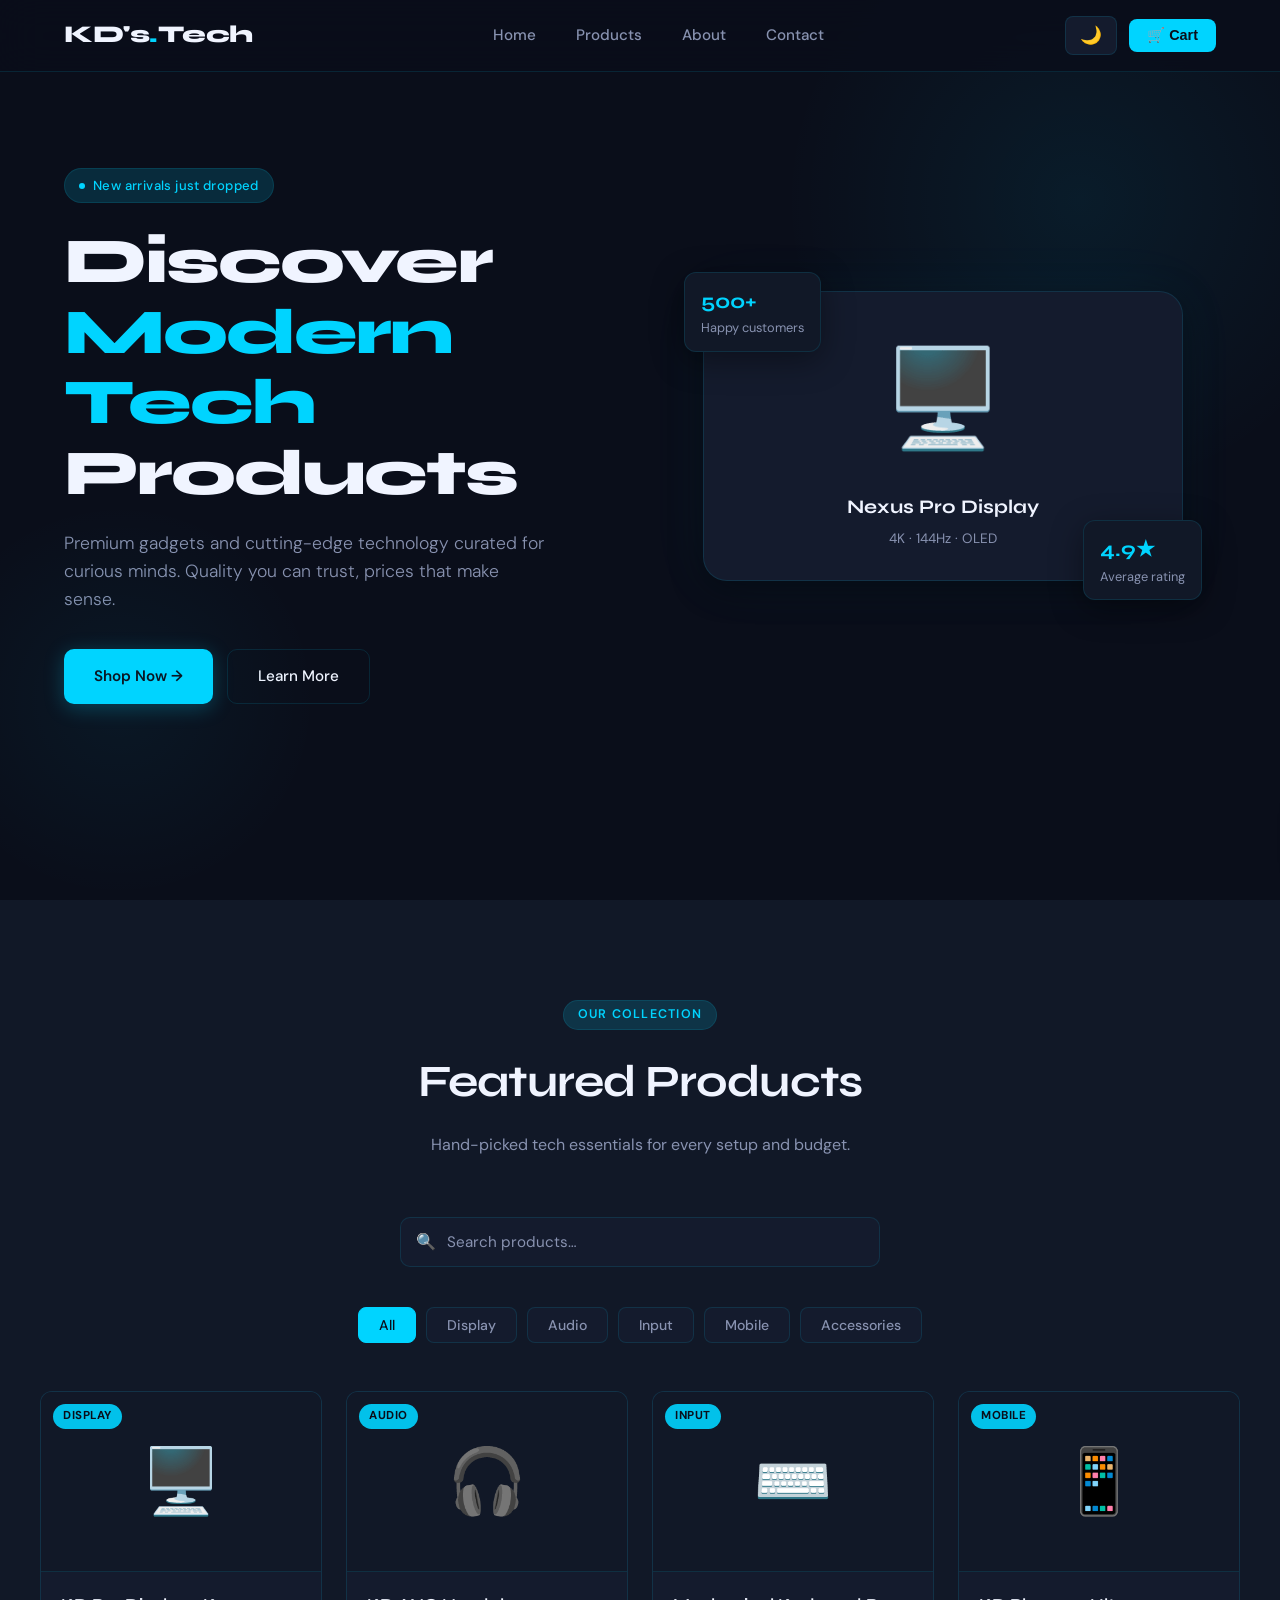
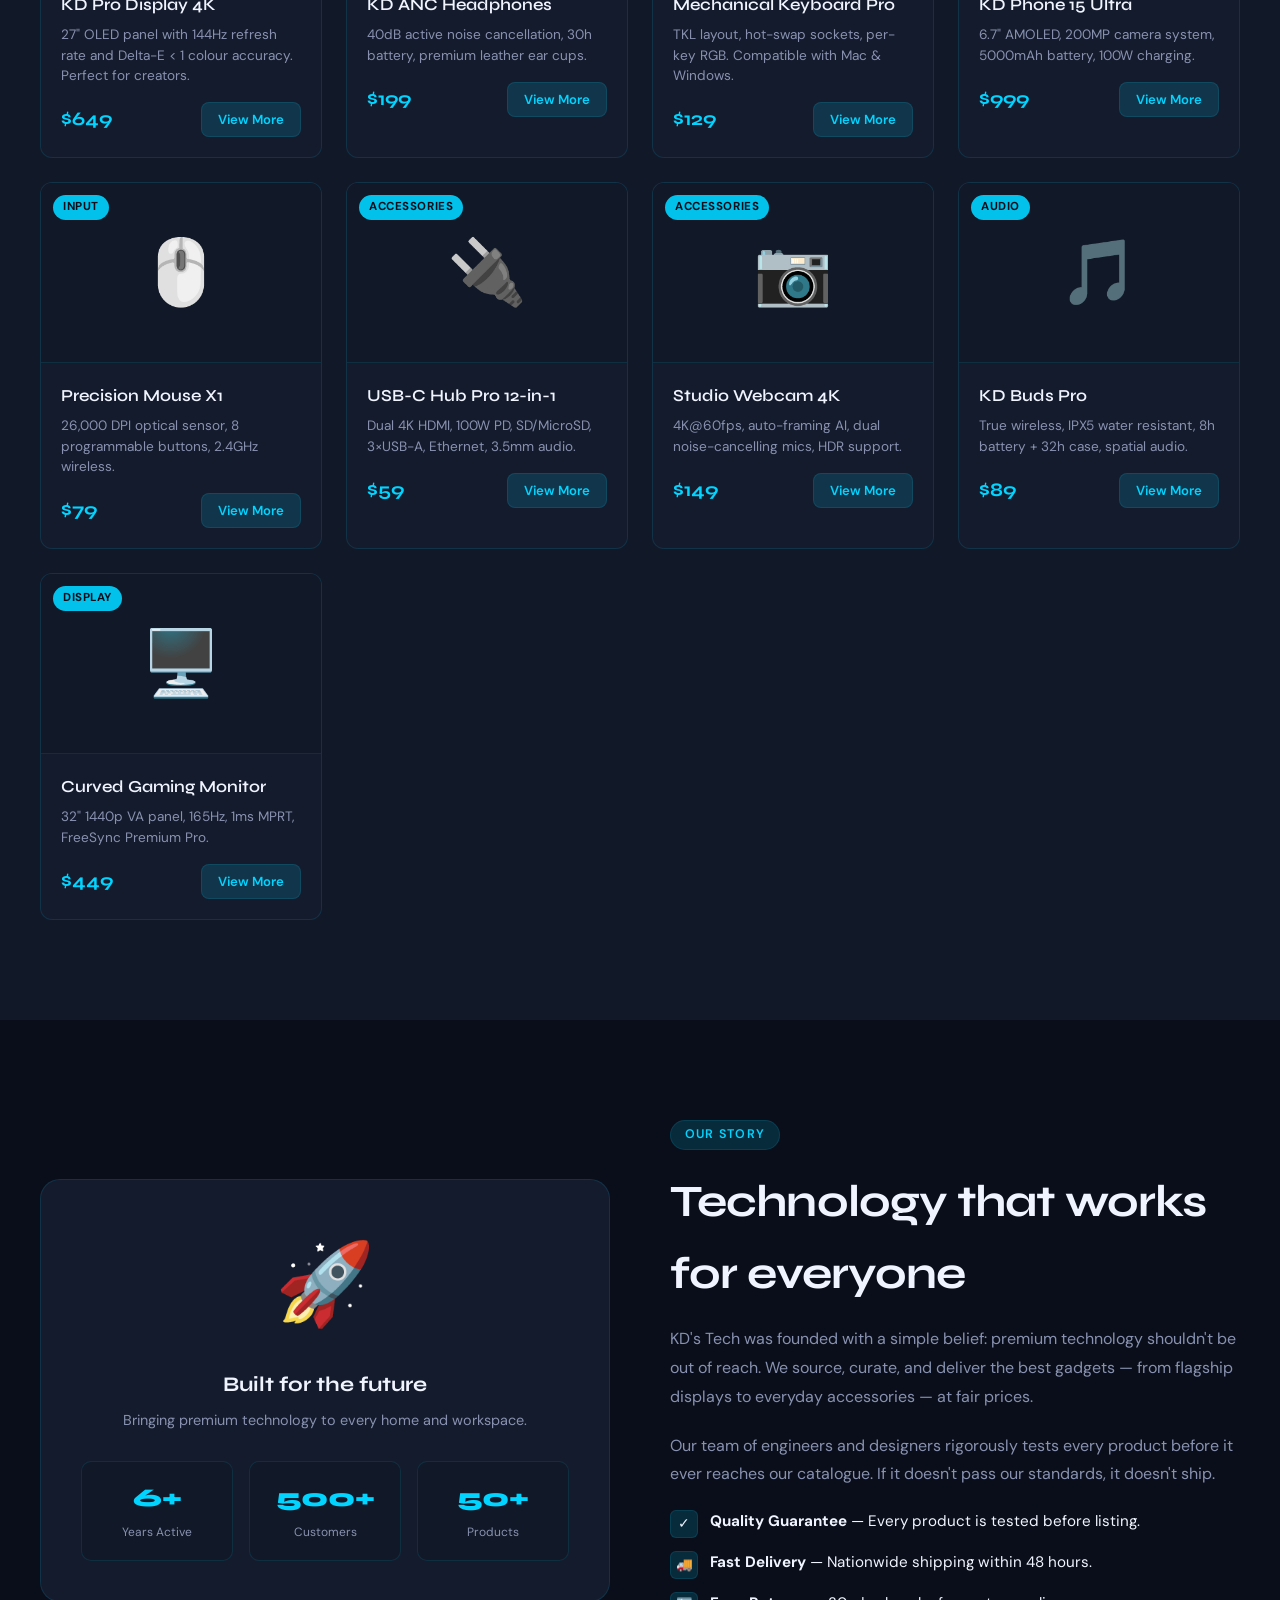
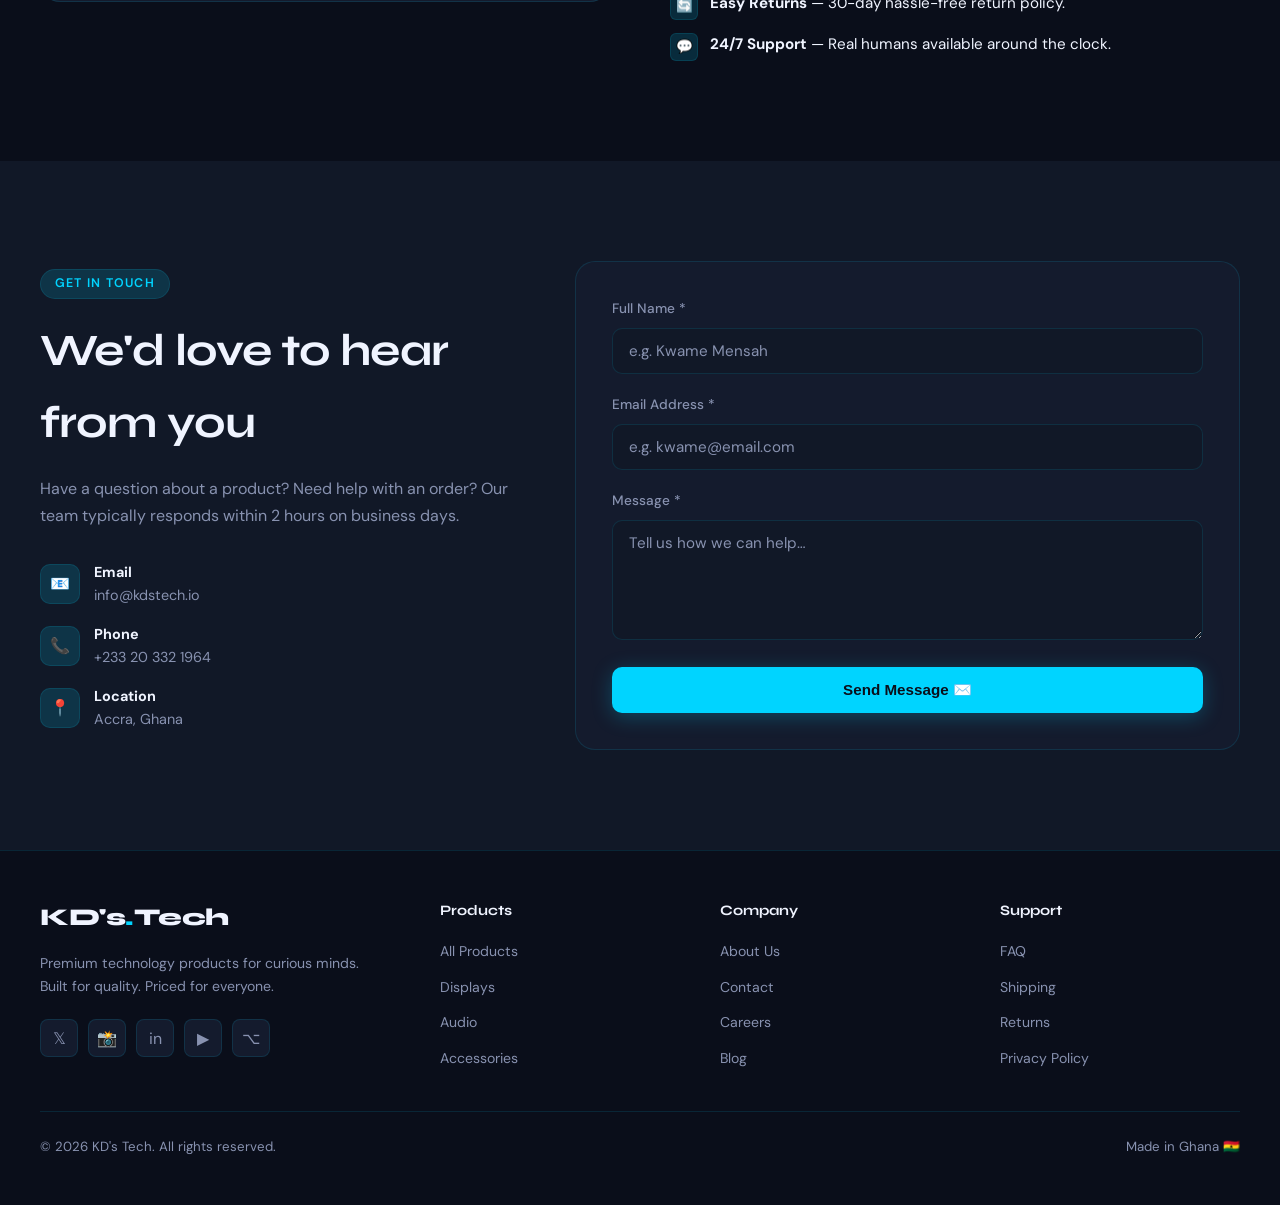
==== commit 5fc2d1b0: "update: html file" ====
--- a/index.html
+++ b/index.html
@@ -179,7 +179,7 @@
           <h2 class="section-title">Technology that works<br/>for everyone</h2>
 
           <p class="about-text">
-            Nexus Tech was founded with a simple belief: premium technology
+            KD's Tech was founded with a simple belief: premium technology
             shouldn't be out of reach. We source, curate, and deliver the best
             gadgets — from flagship displays to everyday accessories — at fair prices.
           </p>
@@ -231,14 +231,14 @@
               <span class="contact-item-icon">📧</span>
               <div>
                 <strong>Email</strong><br/>
-                <span style="color:var(--text-secondary);font-size:0.9rem;">hello@nexustech.io</span>
+                <span style="color:var(--text-secondary);font-size:0.9rem;">info@kdstech.io</span>
               </div>
             </div>
             <div class="contact-item">
               <span class="contact-item-icon">📞</span>
               <div>
                 <strong>Phone</strong><br/>
-                <span style="color:var(--text-secondary);font-size:0.9rem;">+233 20 000 0000</span>
+                <span style="color:var(--text-secondary);font-size:0.9rem;">+233 20 332 1964</span>
               </div>
             </div>
             <div class="contact-item">
@@ -306,7 +306,7 @@
       <div class="footer-top">
 
         <div class="footer-brand">
-          <a href="#home" class="logo">Nexus<span>.</span>Tech</a>
+          <a href="#home" class="logo">KD's<span>.</span>Tech</a>
           <p>Premium technology products for curious minds.<br/>Built for quality. Priced for everyone.</p>
 
           <div class="social-links" aria-label="Social media links">
@@ -351,8 +351,8 @@
       </div>
 
       <div class="footer-bottom">
-        <span>© 2026 Nexus Tech. All rights reserved.</span>
-        <span>Made with ❤️ in Ghana 🇬🇭</span>
+        <span>© 2026 KD's Tech. All rights reserved.</span>
+        <span>Made in Ghana 🇬🇭</span>
       </div>
 
     </div>
--- a/style.css
+++ b/style.css
@@ -1,15 +1,8 @@
-/* ============================================================
-   style.css — Nexus Tech Landing Page
-   How CSS links to HTML:
-     In index.html → <link rel="stylesheet" href="style.css" />
-   This file is loaded by the browser before rendering the page.
-   ============================================================ */
-
-/* ──────────────────────────────────────────────
+/*
    CSS CUSTOM PROPERTIES (variables)
    Define colours & values once, reuse everywhere.
    Dark-mode swaps these variables — no other changes needed.
-────────────────────────────────────────────── */
+*/
 :root {
   --bg-primary:    #0a0e1a;
   --bg-secondary:  #111827;
@@ -40,7 +33,7 @@
   --shadow:        0 8px 32px rgba(0, 0, 0, 0.1);
 }
 
-/* ──────────────────────────────────────────────
+/* 
    RESET & BASE STYLES
 ────────────────────────────────────────────── */
 *, *::before, *::after {
@@ -1069,4 +1062,4 @@
 @media (max-width: 480px) {
   .footer-top { grid-template-columns: 1fr; }
   .stats-row { grid-template-columns: 1fr 1fr; }
-}
+}
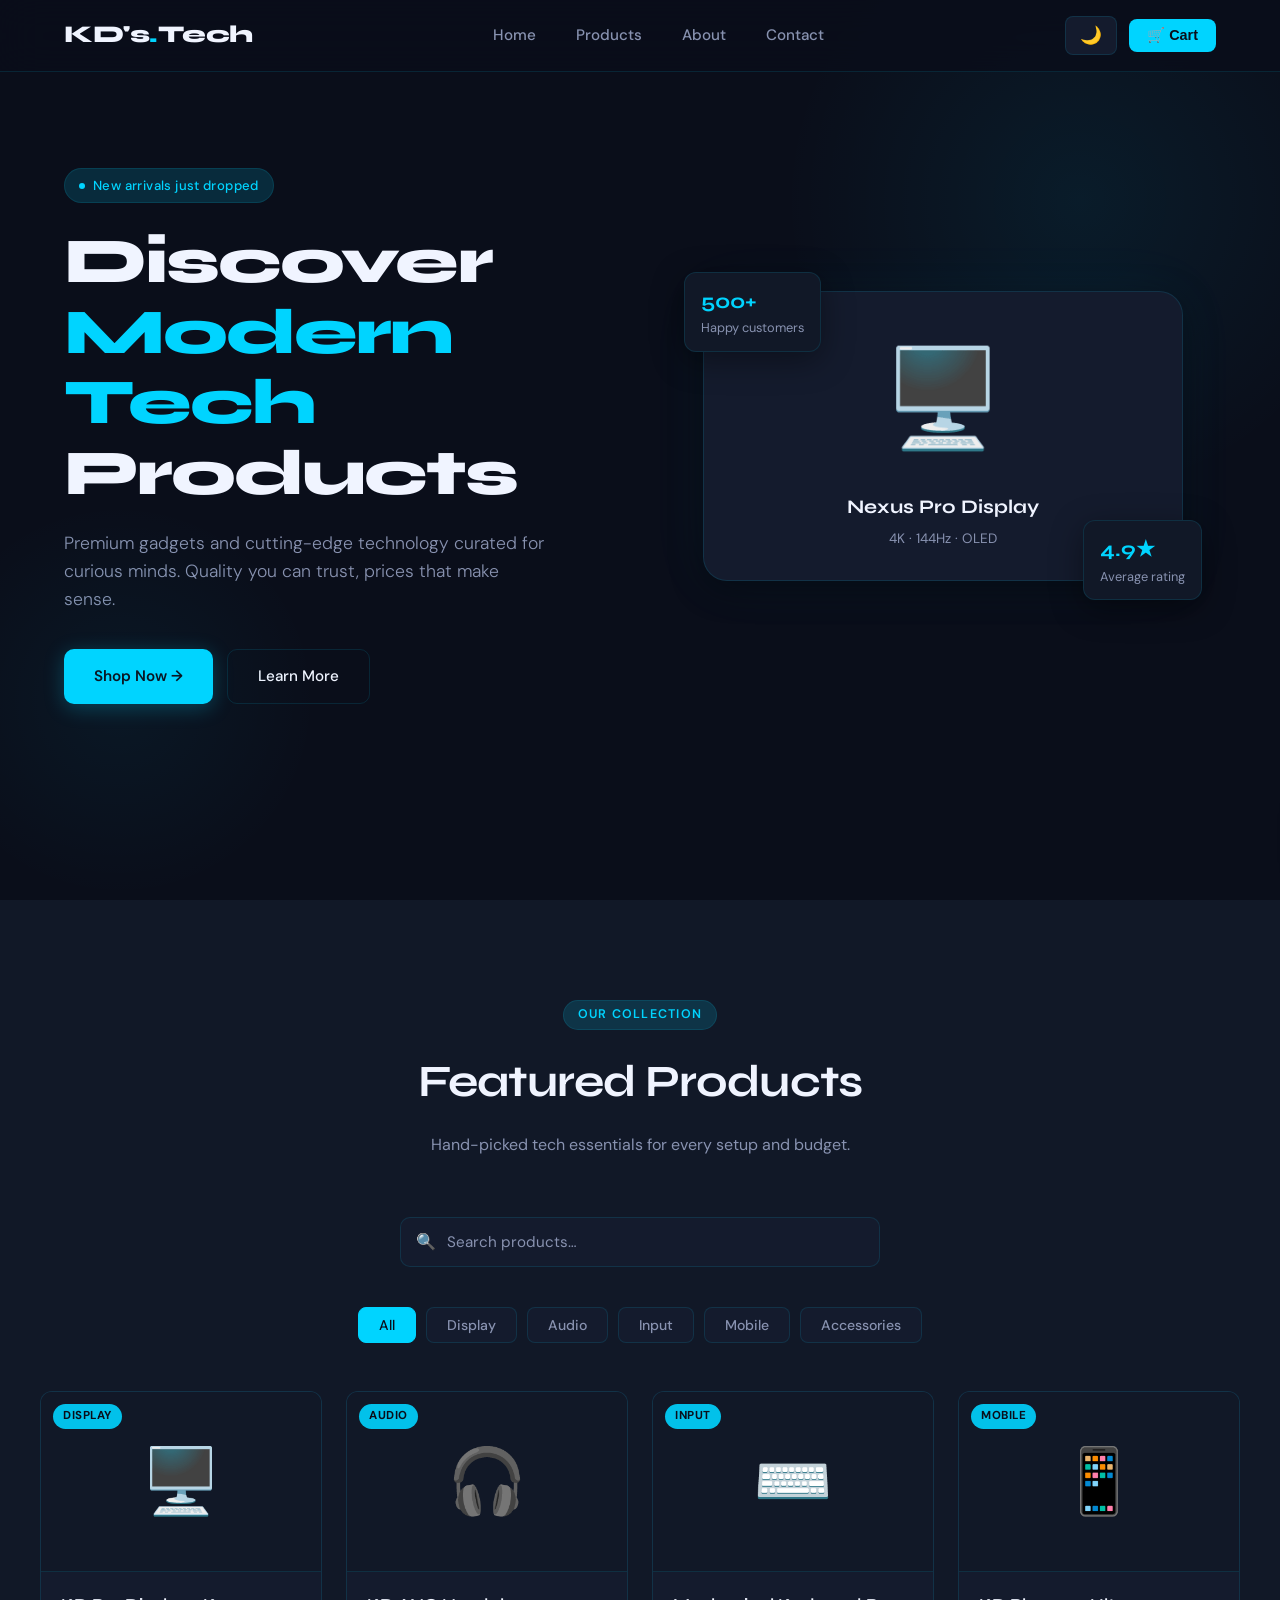
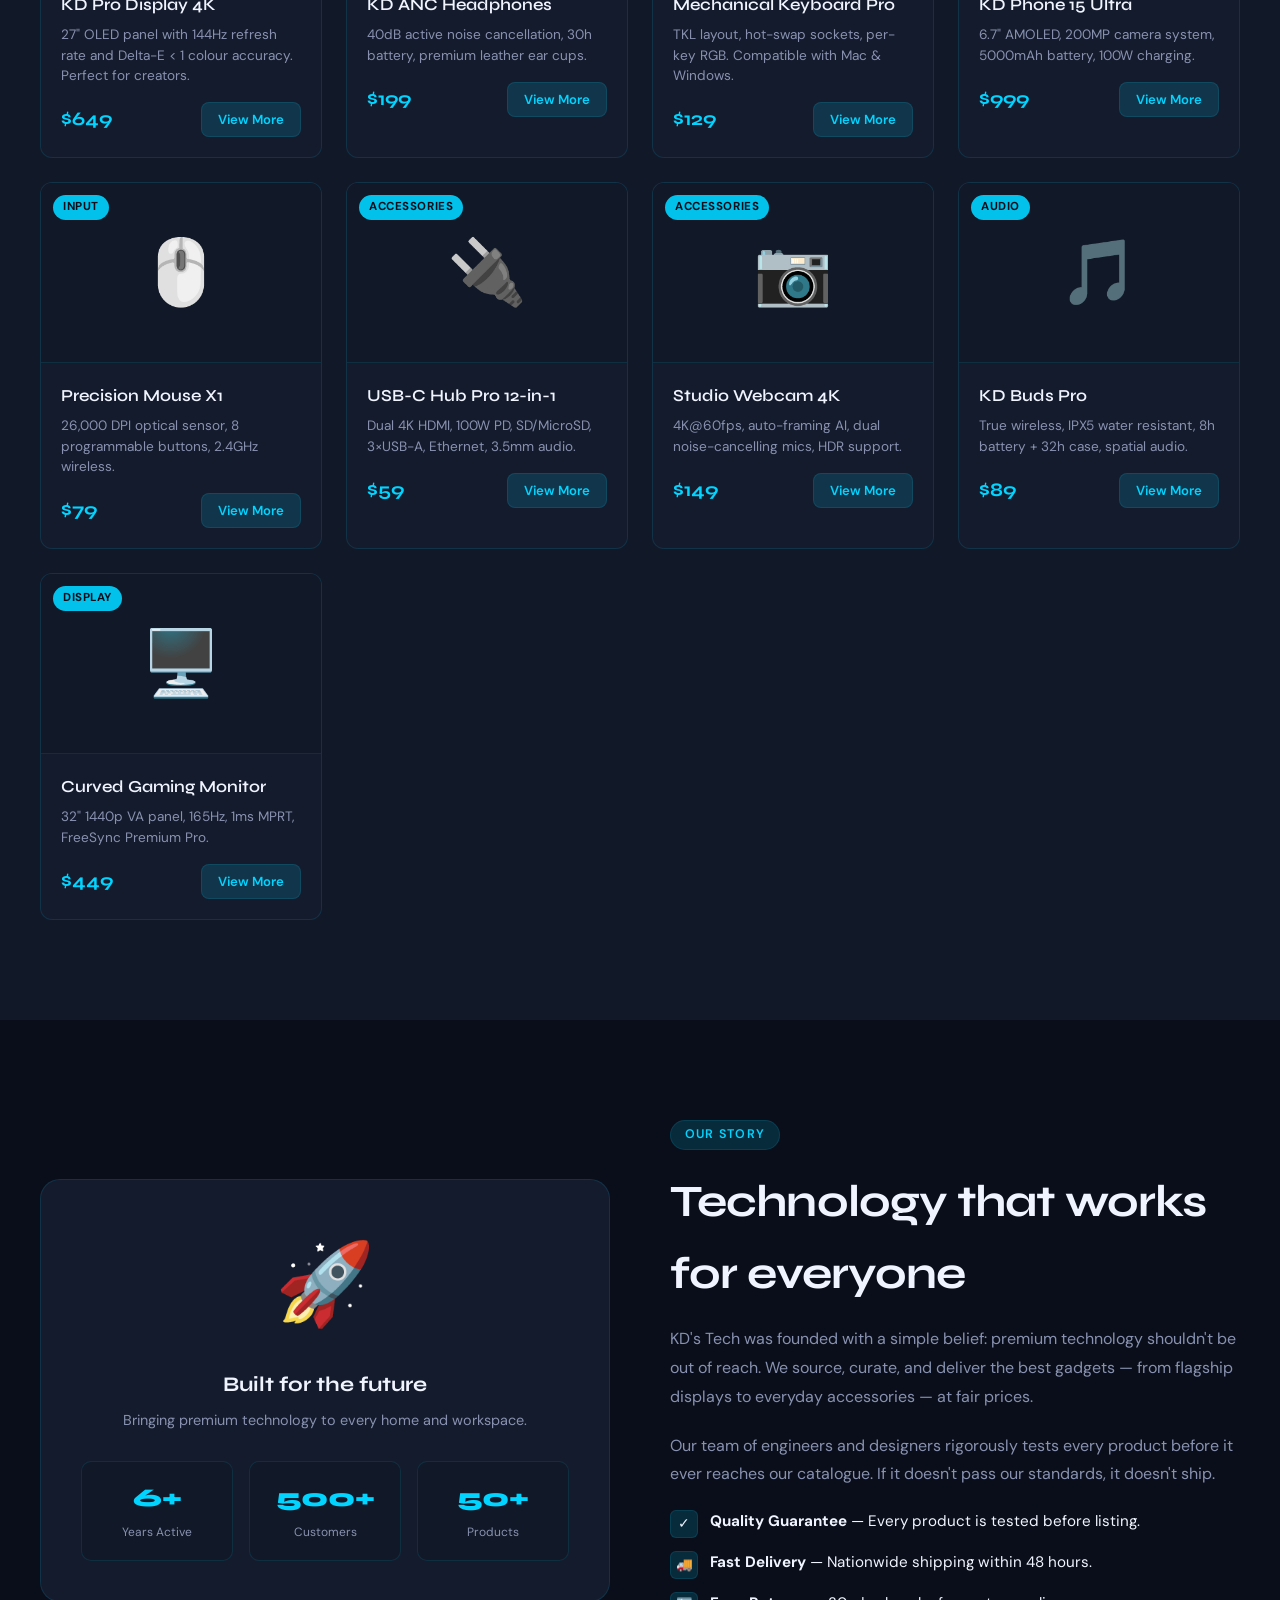
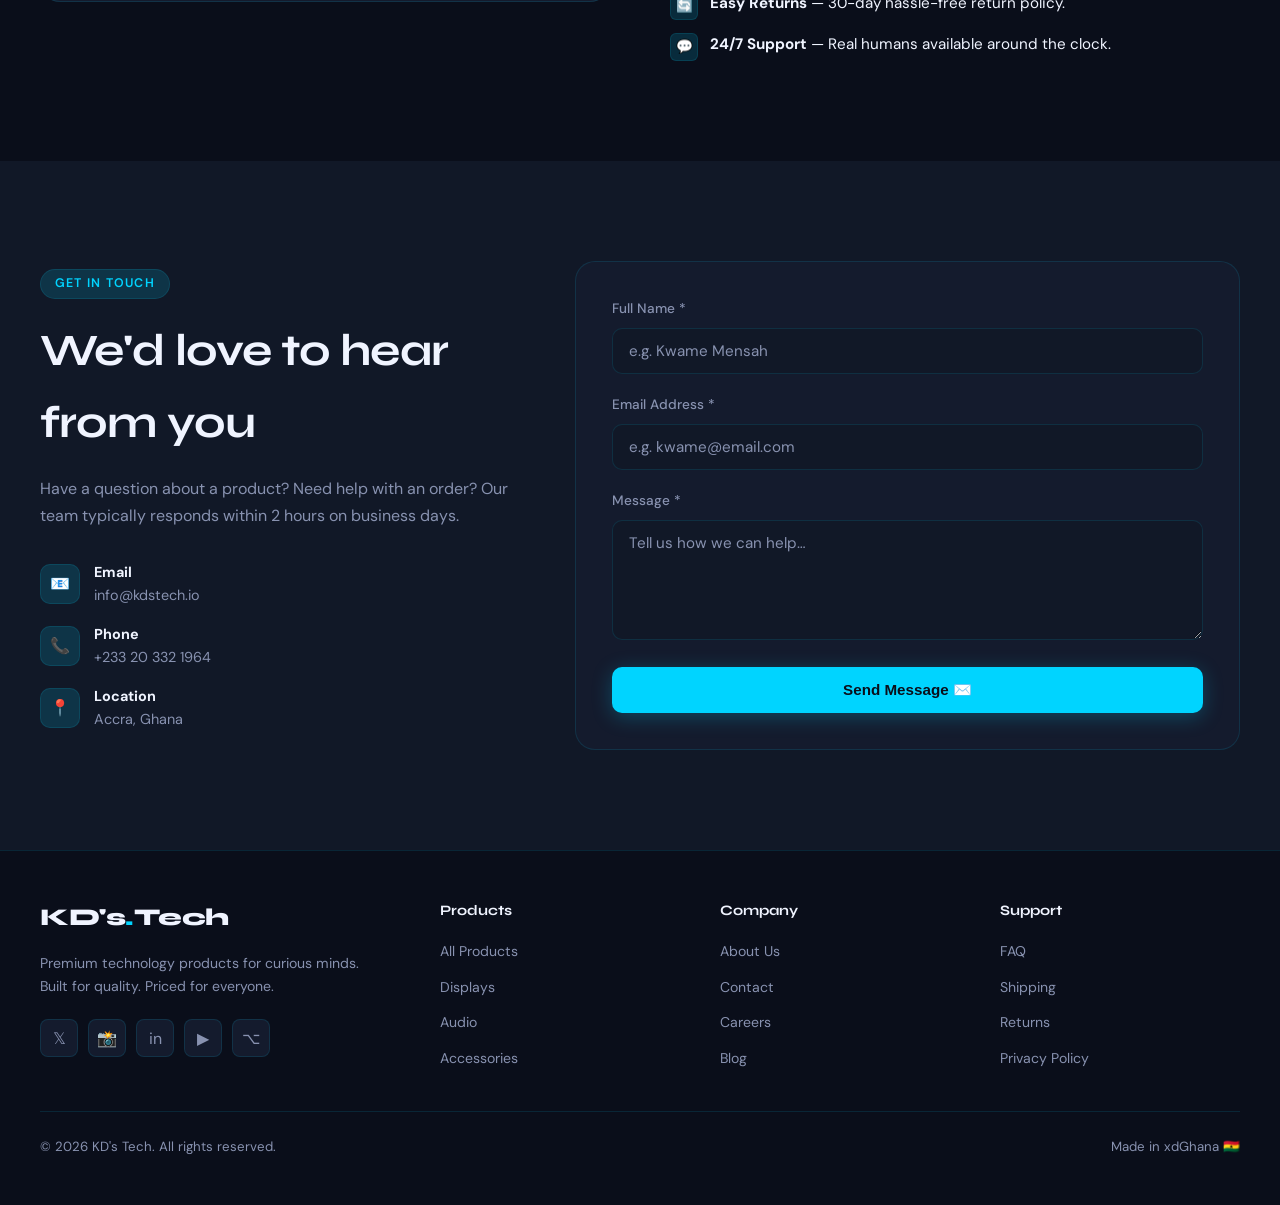
==== commit d33a02b9: "updates" ====
--- a/index.html
+++ b/index.html
@@ -352,7 +352,7 @@
 
       <div class="footer-bottom">
         <span>© 2026 KD's Tech. All rights reserved.</span>
-        <span>Made in Ghana 🇬🇭</span>
+        <span>Made in xdGhana 🇬🇭</span>
       </div>
 
     </div>
--- a/style.css
+++ b/style.css
@@ -206,9 +206,9 @@
 .hamburger.open span:nth-child(2) { opacity: 0; }
 .hamburger.open span:nth-child(3) { transform: translateY(-7px) rotate(-45deg); }
 
-/* ══════════════════════════════════════════════════════
+/*
    2. HERO SECTION
-   ══════════════════════════════════════════════════════ */
+*/
 #home {
   min-height: 100vh;
   display: flex;
@@ -413,9 +413,9 @@
   margin-top: 6px;
 }
 
-/* ══════════════════════════════════════════════════════
+/*
    3. SECTION SHARED STYLES
-   ══════════════════════════════════════════════════════ */
+*/
 section { padding: 100px 24px; }
 
 .section-container {
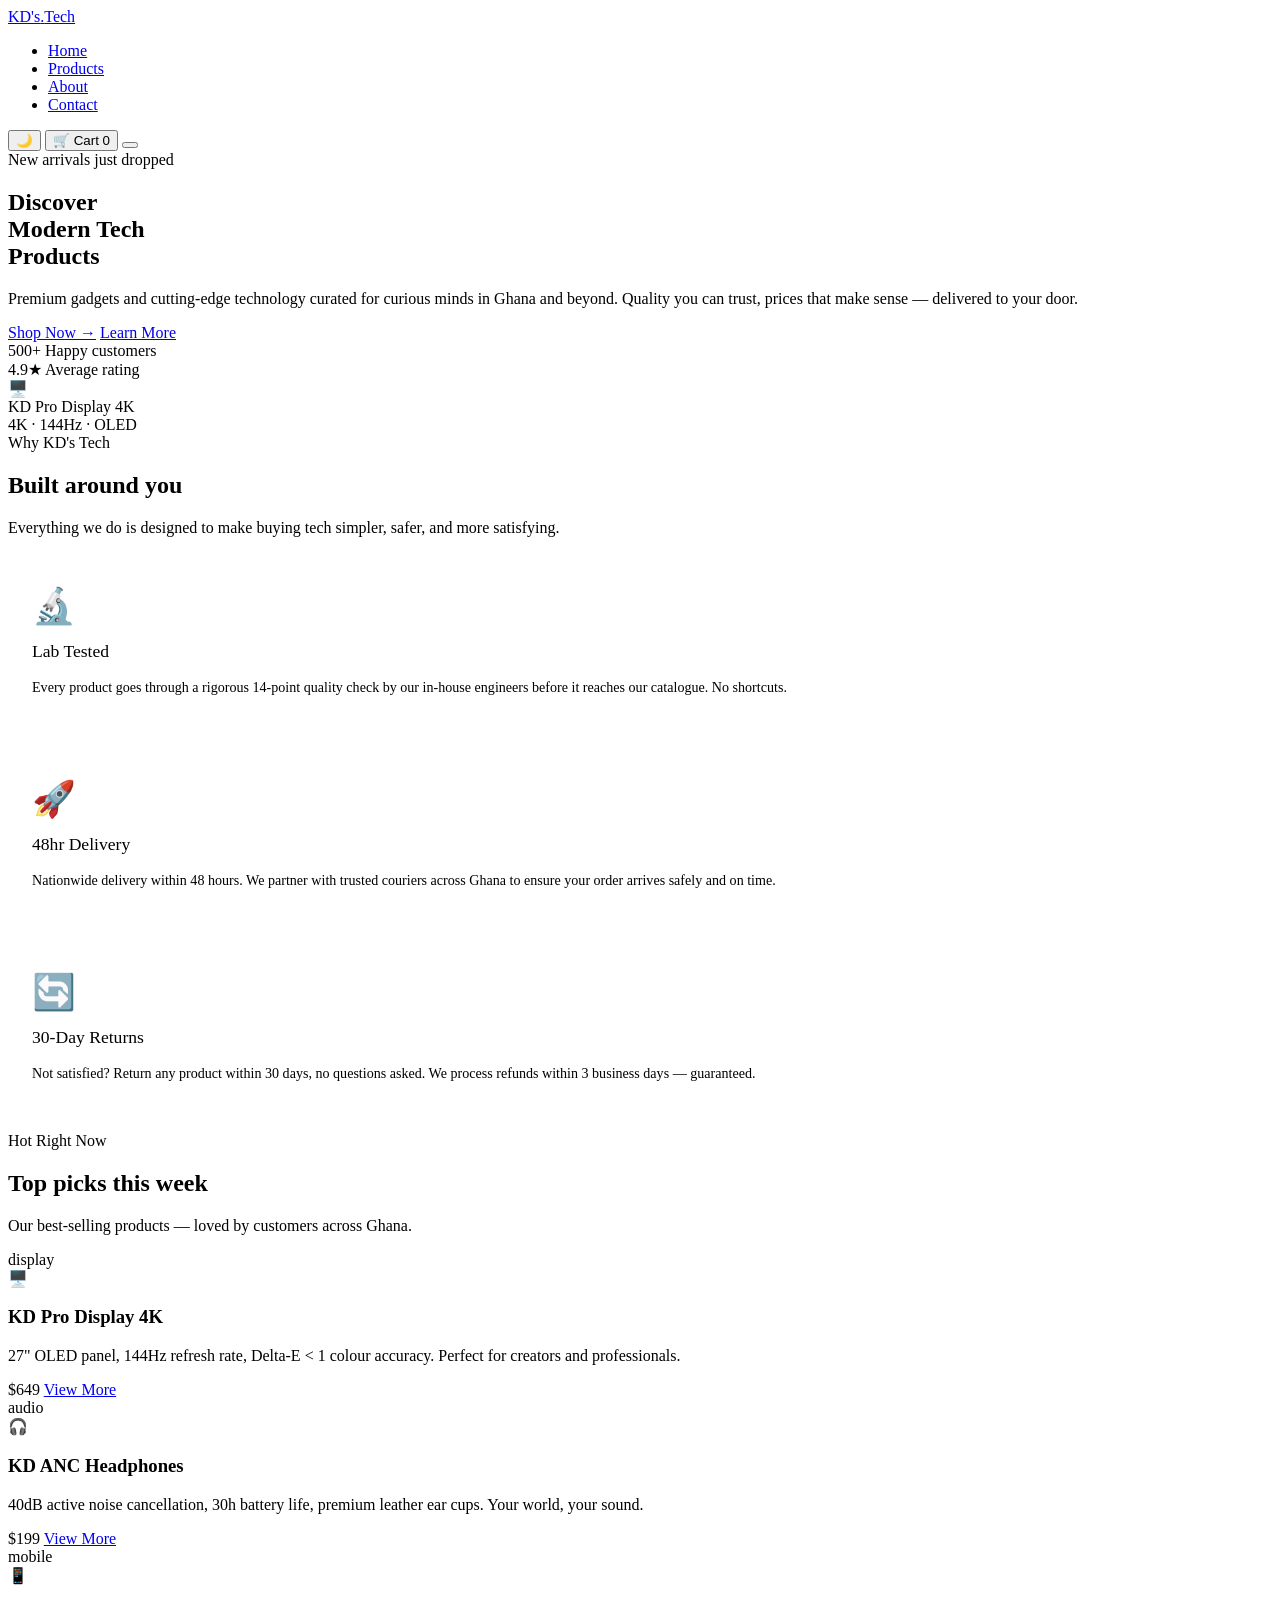
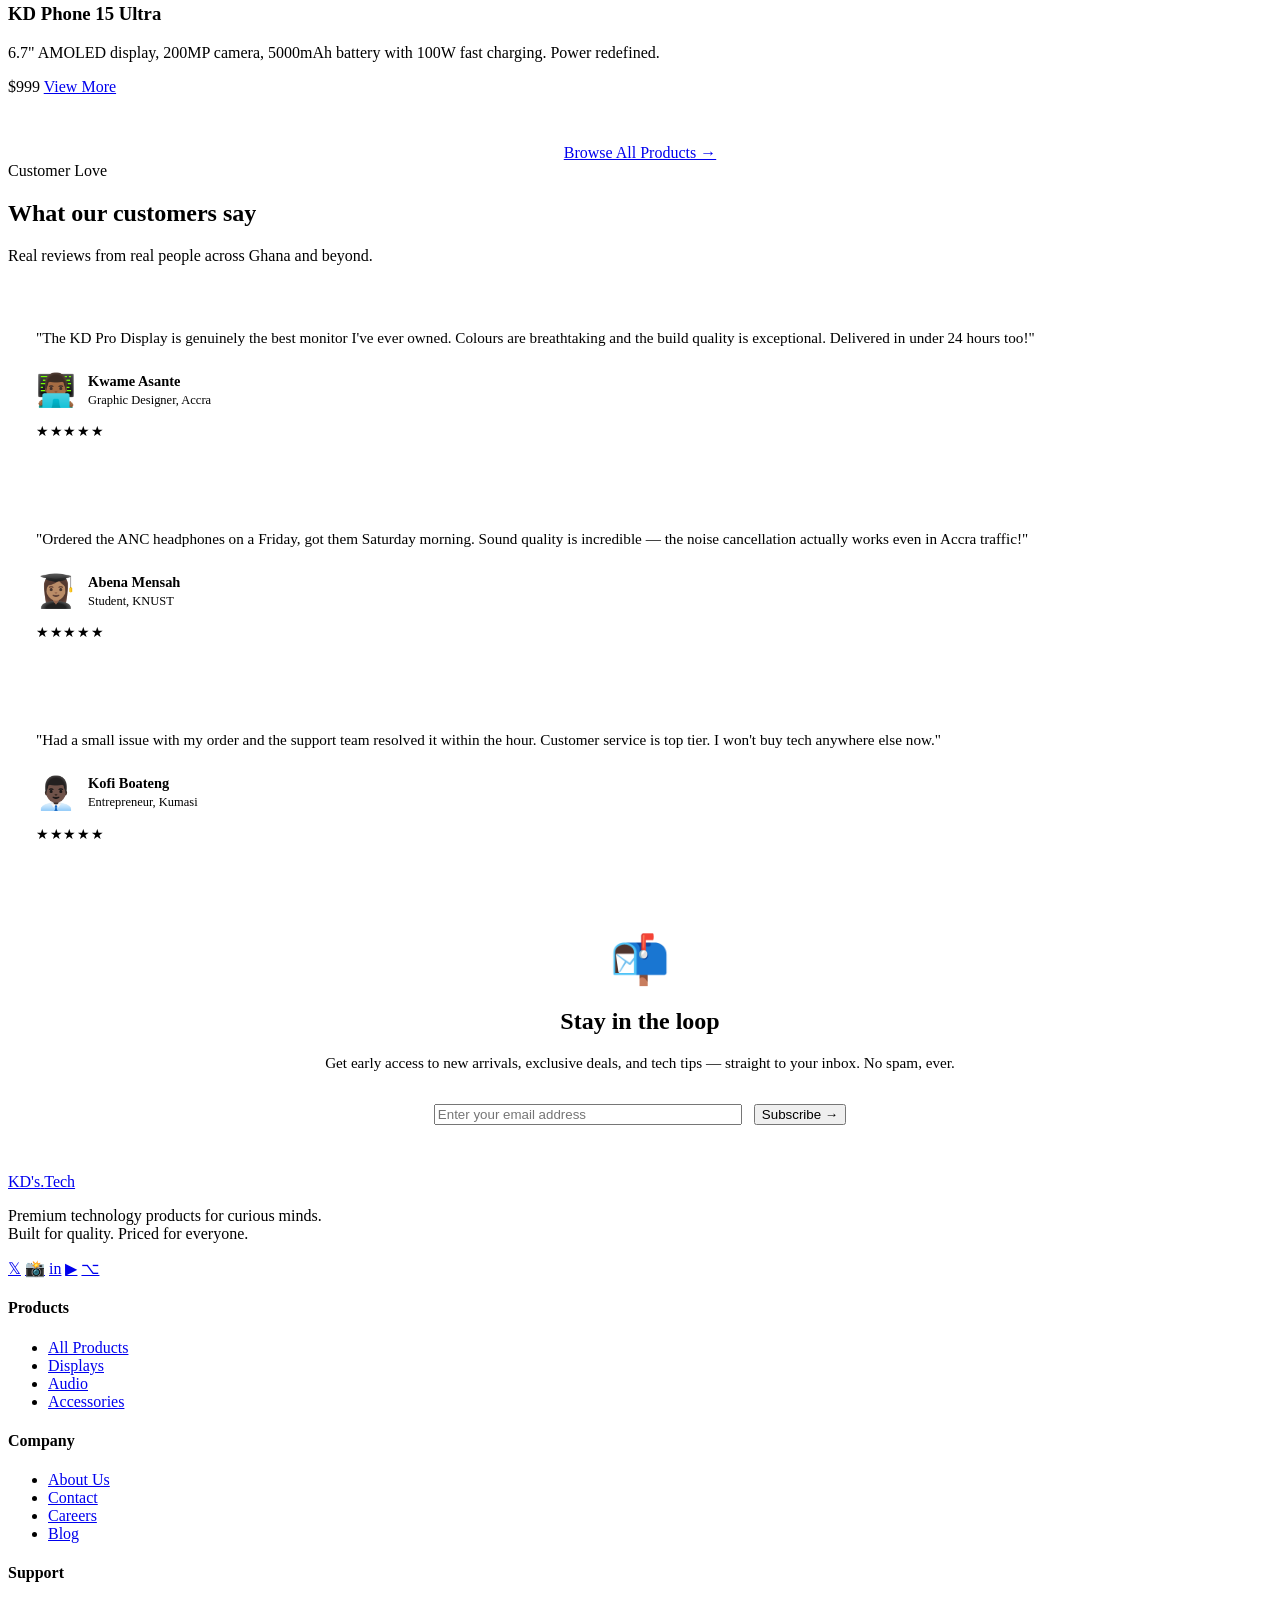
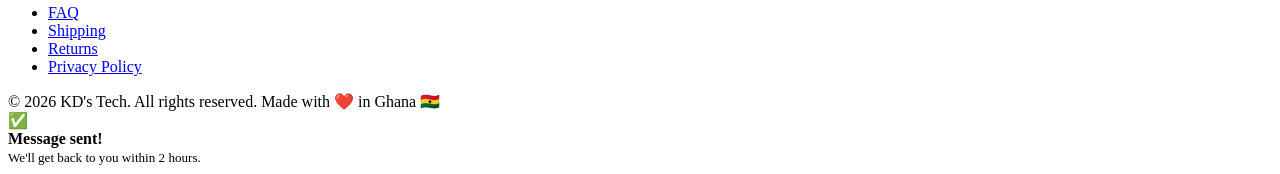
==== commit 136ab4dd: "update: content additions" ====
--- a/index.html
+++ b/index.html
@@ -1,85 +1,62 @@
 <!DOCTYPE html>
-<!--
-  ╔══════════════════════════════════════════════════════════╗
-  ║         NEXUS TECH — Modern Product Landing Page         ║
-  ╠══════════════════════════════════════════════════════════╣
-  ║  FILE STRUCTURE (3 separate files):                      ║
-  ║  ├── index.html  ← you are here (HTML structure only)    ║
-  ║  ├── style.css   ← all visual styling                    ║
-  ║  └── script.js   ← all interactivity & logic             ║
-  ╚══════════════════════════════════════════════════════════╝
--->
+<!-- HOME PAGE — KD's Tech -->
 <html lang="en">
 <head>
   <meta charset="UTF-8" />
   <meta name="viewport" content="width=device-width, initial-scale=1.0" />
   <title>KD's Tech — Modern Products</title>
-
   <link rel="preconnect" href="https://fonts.googleapis.com" />
   <link rel="preconnect" href="https://fonts.gstatic.com" crossorigin />
   <link href="https://fonts.googleapis.com/css2?family=Syne:wght@400;600;700;800&family=DM+Sans:ital,opsz,wght@0,9..40,300;0,9..40,400;0,9..40,500;1,9..40,300&display=swap" rel="stylesheet" />
-
   <link rel="stylesheet" href="style.css" />
 </head>
-
 <body>
-    <nav aria-label="Main navigation">
+
+  <!-- NAVIGATION -->
+  <nav aria-label="Main navigation">
     <div class="nav-container">
-
-      <a href="#home" class="logo">KD's<span>.</span>Tech</a>
-
+      <a href="index.html" class="logo">KD's<span>.</span>Tech</a>
       <ul class="nav-links" id="navLinks" role="list">
-        <li><a href="#home">Home</a></li>
-        <li><a href="#products">Products</a></li>
-        <li><a href="#about">About</a></li>
-        <li><a href="#contact">Contact</a></li>
-      </ul> <!-- Lists of anchor tags created. -->
-
+        <li><a href="index.html">Home</a></li>
+        <li><a href="products.html">Products</a></li>
+        <li><a href="about.html">About</a></li>
+        <li><a href="contact.html">Contact</a></li>
+      </ul>
       <div class="nav-controls">
-        <button class="theme-toggle" id="themeToggle" aria-label="Toggle dark/light mode" title="Toggle theme">
-          🌙
-        </button>
-
+        <button class="theme-toggle" id="themeToggle" aria-label="Toggle dark/light mode" title="Toggle theme">🌙</button>
         <button class="cart-btn" id="cartBtn" aria-label="View cart">
           🛒 Cart
           <span class="cart-count" id="cartCount" aria-live="polite">0</span>
         </button>
-
-        <!-- Hamburger — visible on mobile only (CSS hides it on desktop) -->
         <button class="hamburger" id="hamburger" aria-label="Toggle mobile menu" aria-expanded="false">
-          <span></span>
-          <span></span>
-          <span></span>
+          <span></span><span></span><span></span>
         </button>
       </div>
-
     </div>
   </nav>
 
+
+  <!-- HERO SECTION -->
   <section id="home" aria-label="Hero">
     <div class="hero-container">
-      <!-- Left: text content -->
+
       <div class="hero-content">
         <div class="hero-badge">New arrivals just dropped</div>
-
         <h1 class="hero-title">
           Discover<br/>
           <span class="accent">Modern Tech</span><br/>
           Products
         </h1>
-
         <p class="hero-description">
-          Premium gadgets and cutting-edge technology curated for curious minds.
-          Quality you can trust, prices that make sense.
+          Premium gadgets and cutting-edge technology curated for curious minds in Ghana and beyond.
+          Quality you can trust, prices that make sense — delivered to your door.
         </p>
-
         <div class="hero-buttons">
-          <a href="#products" class="btn-primary">Shop Now →</a>
-          <a href="#about" class="btn-secondary">Learn More</a>
-        </div>
-      </div>
-
-      <!-- Right: decorative mockup panel -->
+          <a href="products.html" class="btn-primary">Shop Now →</a>
+          <a href="about.html" class="btn-secondary">Learn More</a>
+        </div>
+      </div>
+
       <div class="hero-visual">
         <div class="hero-mockup">
           <div class="hero-stat">
@@ -90,9 +67,8 @@
             <span class="stat-number">4.9★</span>
             Average rating
           </div>
-
           <span class="mockup-icon">🖥️</span>
-          <div class="mockup-label">Nexus Pro Display</div>
+          <div class="mockup-label">KD Pro Display 4K</div>
           <div class="mockup-sublabel">4K · 144Hz · OLED</div>
         </div>
       </div>
@@ -100,215 +76,193 @@
     </div>
   </section>
 
-  <section id="products" aria-label="Products">
+
+  <!-- WHY CHOOSE US -->
+  <section aria-label="Why choose us" style="background: var(--bg-secondary);">
     <div class="section-container">
 
       <div class="section-header">
-        <span class="section-tag">Our Collection</span>
-        <h2 class="section-title">Featured Products</h2>
-        <p class="section-subtitle">Hand-picked tech essentials for every setup and budget.</p>
-      </div>
-
-      <div class="search-wrapper">
-        <input
-          type="search"
-          id="searchInput"
-          placeholder="Search products…"
-          aria-label="Search products"
-          autocomplete="off"
-        />
-      </div>
-
-      <div class="filter-bar" role="group" aria-label="Filter by category">
-        <button class="filter-btn active" data-filter="all">All</button>
-        <button class="filter-btn" data-filter="display">Display</button>
-        <button class="filter-btn" data-filter="audio">Audio</button>
-        <button class="filter-btn" data-filter="input">Input</button>
-        <button class="filter-btn" data-filter="mobile">Mobile</button>
-        <button class="filter-btn" data-filter="accessories">Accessories</button>
-      </div>
-
-      <div class="products-grid" id="productsGrid">
-        <p class="no-results" id="noResults">
-          No products match your search. Try a different keyword.
+        <span class="section-tag">Why KD's Tech</span>
+        <h2 class="section-title">Built around you</h2>
+        <p class="section-subtitle">Everything we do is designed to make buying tech simpler, safer, and more satisfying.</p>
+      </div>
+
+      <div class="stats-row" style="grid-template-columns: repeat(3,1fr); gap: 24px; margin-top: 0;">
+
+        <div class="stat-box" style="padding: 32px 24px; text-align: left;">
+          <span style="font-size: 2.2rem; display: block; margin-bottom: 14px;">🔬</span>
+          <span class="num" style="font-size: 1.1rem; display: block; margin-bottom: 10px;">Lab Tested</span>
+          <p style="font-size: 0.88rem; color: var(--text-secondary); line-height: 1.7;">
+            Every product goes through a rigorous 14-point quality check by our in-house engineers before it reaches our catalogue. No shortcuts.
+          </p>
+        </div>
+
+        <div class="stat-box" style="padding: 32px 24px; text-align: left;">
+          <span style="font-size: 2.2rem; display: block; margin-bottom: 14px;">🚀</span>
+          <span class="num" style="font-size: 1.1rem; display: block; margin-bottom: 10px;">48hr Delivery</span>
+          <p style="font-size: 0.88rem; color: var(--text-secondary); line-height: 1.7;">
+            Nationwide delivery within 48 hours. We partner with trusted couriers across Ghana to ensure your order arrives safely and on time.
+          </p>
+        </div>
+
+        <div class="stat-box" style="padding: 32px 24px; text-align: left;">
+          <span style="font-size: 2.2rem; display: block; margin-bottom: 14px;">🔄</span>
+          <span class="num" style="font-size: 1.1rem; display: block; margin-bottom: 10px;">30-Day Returns</span>
+          <p style="font-size: 0.88rem; color: var(--text-secondary); line-height: 1.7;">
+            Not satisfied? Return any product within 30 days, no questions asked. We process refunds within 3 business days — guaranteed.
+          </p>
+        </div>
+
+      </div>
+    </div>
+  </section>
+
+
+  <!-- FEATURED PRODUCTS PREVIEW -->
+  <section aria-label="Featured products" style="background: var(--bg-primary);">
+    <div class="section-container">
+
+      <div class="section-header">
+        <span class="section-tag">Hot Right Now</span>
+        <h2 class="section-title">Top picks this week</h2>
+        <p class="section-subtitle">Our best-selling products — loved by customers across Ghana.</p>
+      </div>
+
+      <div class="products-grid">
+
+        <article class="product-card">
+          <span class="card-category">display</span>
+          <div class="card-image">🖥️</div>
+          <div class="card-body">
+            <h3 class="card-name">KD Pro Display 4K</h3>
+            <p class="card-description">27" OLED panel, 144Hz refresh rate, Delta-E &lt; 1 colour accuracy. Perfect for creators and professionals.</p>
+            <div class="card-footer">
+              <span class="card-price">$649</span>
+              <a href="products.html" class="card-btn">View More</a>
+            </div>
+          </div>
+        </article>
+
+        <article class="product-card">
+          <span class="card-category">audio</span>
+          <div class="card-image">🎧</div>
+          <div class="card-body">
+            <h3 class="card-name">KD ANC Headphones</h3>
+            <p class="card-description">40dB active noise cancellation, 30h battery life, premium leather ear cups. Your world, your sound.</p>
+            <div class="card-footer">
+              <span class="card-price">$199</span>
+              <a href="products.html" class="card-btn">View More</a>
+            </div>
+          </div>
+        </article>
+
+        <article class="product-card">
+          <span class="card-category">mobile</span>
+          <div class="card-image">📱</div>
+          <div class="card-body">
+            <h3 class="card-name">KD Phone 15 Ultra</h3>
+            <p class="card-description">6.7" AMOLED display, 200MP camera, 5000mAh battery with 100W fast charging. Power redefined.</p>
+            <div class="card-footer">
+              <span class="card-price">$999</span>
+              <a href="products.html" class="card-btn">View More</a>
+            </div>
+          </div>
+        </article>
+
+      </div>
+
+      <div style="text-align: center; margin-top: 48px;">
+        <a href="products.html" class="btn-primary">Browse All Products →</a>
+      </div>
+
+    </div>
+  </section>
+
+
+  <!-- TESTIMONIALS -->
+  <section aria-label="Testimonials" style="background: var(--bg-secondary);">
+    <div class="section-container">
+
+      <div class="section-header">
+        <span class="section-tag">Customer Love</span>
+        <h2 class="section-title">What our customers say</h2>
+        <p class="section-subtitle">Real reviews from real people across Ghana and beyond.</p>
+      </div>
+
+      <div class="stats-row" style="grid-template-columns: repeat(3,1fr); gap: 24px; margin-top: 0;">
+
+        <div class="about-visual" style="text-align: left; padding: 28px;">
+          <p style="font-size: 0.95rem; color: var(--text-secondary); line-height: 1.8; margin-bottom: 20px;">
+            "The KD Pro Display is genuinely the best monitor I've ever owned. Colours are breathtaking and the build quality is exceptional. Delivered in under 24 hours too!"
+          </p>
+          <div style="display: flex; align-items: center; gap: 12px;">
+            <span style="font-size: 2rem;">👨🏾‍💻</span>
+            <div>
+              <strong style="font-size: 0.9rem; display: block;">Kwame Asante</strong>
+              <span style="font-size: 0.78rem; color: var(--text-secondary);">Graphic Designer, Accra</span>
+            </div>
+          </div>
+          <p style="color: var(--accent); margin-top: 14px; font-size: 0.85rem; letter-spacing: 0.05em;">★★★★★</p>
+        </div>
+
+        <div class="about-visual" style="text-align: left; padding: 28px;">
+          <p style="font-size: 0.95rem; color: var(--text-secondary); line-height: 1.8; margin-bottom: 20px;">
+            "Ordered the ANC headphones on a Friday, got them Saturday morning. Sound quality is incredible — the noise cancellation actually works even in Accra traffic!"
+          </p>
+          <div style="display: flex; align-items: center; gap: 12px;">
+            <span style="font-size: 2rem;">👩🏽‍🎓</span>
+            <div>
+              <strong style="font-size: 0.9rem; display: block;">Abena Mensah</strong>
+              <span style="font-size: 0.78rem; color: var(--text-secondary);">Student, KNUST</span>
+            </div>
+          </div>
+          <p style="color: var(--accent); margin-top: 14px; font-size: 0.85rem; letter-spacing: 0.05em;">★★★★★</p>
+        </div>
+
+        <div class="about-visual" style="text-align: left; padding: 28px;">
+          <p style="font-size: 0.95rem; color: var(--text-secondary); line-height: 1.8; margin-bottom: 20px;">
+            "Had a small issue with my order and the support team resolved it within the hour. Customer service is top tier. I won't buy tech anywhere else now."
+          </p>
+          <div style="display: flex; align-items: center; gap: 12px;">
+            <span style="font-size: 2rem;">👨🏿‍💼</span>
+            <div>
+              <strong style="font-size: 0.9rem; display: block;">Kofi Boateng</strong>
+              <span style="font-size: 0.78rem; color: var(--text-secondary);">Entrepreneur, Kumasi</span>
+            </div>
+          </div>
+          <p style="color: var(--accent); margin-top: 14px; font-size: 0.85rem; letter-spacing: 0.05em;">★★★★★</p>
+        </div>
+
+      </div>
+    </div>
+  </section>
+
+
+  <!-- NEWSLETTER -->
+  <section aria-label="Newsletter" style="background: var(--bg-primary);">
+    <div class="section-container">
+      <div class="about-visual" style="max-width: 640px; margin: 0 auto; text-align: center; padding: 48px 40px;">
+        <span style="font-size: 3rem; display: block; margin-bottom: 16px;">📬</span>
+        <h2 class="section-title" style="margin-bottom: 12px;">Stay in the loop</h2>
+        <p style="color: var(--text-secondary); margin-bottom: 28px; font-size: 0.95rem; line-height: 1.7;">
+          Get early access to new arrivals, exclusive deals, and tech tips — straight to your inbox. No spam, ever.
         </p>
-      </div>
-
-    </div>
-  </section>
-
-  <div class="modal-overlay" id="modalOverlay" role="dialog" aria-modal="true" aria-labelledby="modalName">
-    <div class="modal">
-      <button class="modal-close" id="modalClose" aria-label="Close modal">✕</button>
-      <span class="modal-icon"  id="modalIcon"></span>
-      <div class="modal-name"   id="modalName"></div>
-      <div class="modal-price"  id="modalPrice"></div>
-      <p   class="modal-desc"   id="modalDesc"></p>
-      <button class="modal-add-btn" id="modalAddBtn">Add to Cart 🛒</button>
-    </div>
-  </div>
-
-
-  <section id="about" aria-label="About us">
-    <div class="section-container">
-      <div class="about-grid">
-
-        <!-- Visual / stats panel -->
-        <div class="about-visual">
-          <span class="about-icon">🚀</span>
-          <h3 style="font-family:'Syne',sans-serif; font-size:1.3rem; margin-bottom:8px;">Built for the future</h3>
-          <p style="color:var(--text-secondary); font-size:0.9rem;">Bringing premium technology to every home and workspace.</p>
-          <div class="stats-row">
-            <div class="stat-box">
-              <span class="num">6+</span>
-              <span class="lbl">Years Active</span>
-            </div>
-            <div class="stat-box">
-              <span class="num">500+</span>
-              <span class="lbl">Customers</span>
-            </div>
-            <div class="stat-box">
-              <span class="num">50+</span>
-              <span class="lbl">Products</span>
-            </div>
-          </div>
-        </div>
-
-        <div class="about-content">
-          <span class="section-tag">Our Story</span>
-          <h2 class="section-title">Technology that works<br/>for everyone</h2>
-
-          <p class="about-text">
-            KD's Tech was founded with a simple belief: premium technology
-            shouldn't be out of reach. We source, curate, and deliver the best
-            gadgets — from flagship displays to everyday accessories — at fair prices.
-          </p>
-          <p class="about-text">
-            Our team of engineers and designers rigorously tests every product
-            before it ever reaches our catalogue. If it doesn't pass our standards,
-            it doesn't ship.
-          </p>
-
-          <ul class="features-list">
-            <li>
-              <span class="feat-icon">✓</span>
-              <div><strong>Quality Guarantee</strong> — Every product is tested before listing.</div>
-            </li>
-            <li>
-              <span class="feat-icon">🚚</span>
-              <div><strong>Fast Delivery</strong> — Nationwide shipping within 48 hours.</div>
-            </li>
-            <li>
-              <span class="feat-icon">🔄</span>
-              <div><strong>Easy Returns</strong> — 30-day hassle-free return policy.</div>
-            </li>
-            <li>
-              <span class="feat-icon">💬</span>
-              <div><strong>24/7 Support</strong> — Real humans available around the clock.</div>
-            </li>
-          </ul>
-        </div>
-
-      </div>
-    </div>
-  </section>
-
-  <section id="contact" aria-label="Contact us">
-    <div class="section-container">
-      <div class="contact-grid">
-
-        <!-- Left: contact info -->
-        <div class="contact-info">
-          <span class="section-tag">Get in Touch</span>
-          <h2 class="section-title">We'd love to hear from you</h2>
-          <p class="contact-desc">
-            Have a question about a product? Need help with an order?
-            Our team typically responds within 2 hours on business days.
-          </p>
-
-          <div class="contact-details">
-            <div class="contact-item">
-              <span class="contact-item-icon">📧</span>
-              <div>
-                <strong>Email</strong><br/>
-                <span style="color:var(--text-secondary);font-size:0.9rem;">info@kdstech.io</span>
-              </div>
-            </div>
-            <div class="contact-item">
-              <span class="contact-item-icon">📞</span>
-              <div>
-                <strong>Phone</strong><br/>
-                <span style="color:var(--text-secondary);font-size:0.9rem;">+233 20 332 1964</span>
-              </div>
-            </div>
-            <div class="contact-item">
-              <span class="contact-item-icon">📍</span>
-              <div>
-                <strong>Location</strong><br/>
-                <span style="color:var(--text-secondary);font-size:0.9rem;">Accra, Ghana</span>
-              </div>
-            </div>
-          </div>
-        </div>
-
-        <!-- Right: contact form -->
-        <div class="contact-form-card">
-          <form id="contactForm" novalidate>
-
-            <div class="form-group">
-              <label for="formName">Full Name *</label>
-              <input
-                type="text"
-                id="formName"
-                class="form-control"
-                placeholder="e.g. Kwame Mensah"
-                autocomplete="name"
-              />
-              <span class="error-msg" id="nameError">Please enter your full name.</span>
-            </div>
-
-            <div class="form-group">
-              <label for="formEmail">Email Address *</label>
-              <input
-                type="email"
-                id="formEmail"
-                class="form-control"
-                placeholder="e.g. kwame@email.com"
-                autocomplete="email"
-              />
-              <span class="error-msg" id="emailError">Please enter a valid email address.</span>
-            </div>
-
-            <div class="form-group">
-              <label for="formMessage">Message *</label>
-              <textarea
-                id="formMessage"
-                class="form-control"
-                placeholder="Tell us how we can help…"
-              ></textarea>
-              <span class="error-msg" id="messageError">Message must be at least 10 characters.</span>
-            </div>
-
-            <button type="submit" class="btn-primary" style="width:100%; justify-content:center;">
-              Send Message ✉️
-            </button>
-
-          </form>
-        </div>
-
-      </div>
-    </div>
-  </section>
-
+        <div style="display: flex; gap: 12px; flex-wrap: wrap; justify-content: center;">
+          <input type="email" placeholder="Enter your email address" class="form-control" style="max-width: 300px; flex: 1;" />
+          <button class="btn-primary">Subscribe →</button>
+        </div>
+      </div>
+    </div>
+  </section>
+
+
+  <!-- FOOTER -->
   <footer>
     <div class="footer-container">
-
       <div class="footer-top">
-
         <div class="footer-brand">
-          <a href="#home" class="logo">KD's<span>.</span>Tech</a>
+          <a href="index.html" class="logo">KD's<span>.</span>Tech</a>
           <p>Premium technology products for curious minds.<br/>Built for quality. Priced for everyone.</p>
-
           <div class="social-links" aria-label="Social media links">
             <a href="#" class="social-link" aria-label="Twitter / X">𝕏</a>
             <a href="#" class="social-link" aria-label="Instagram">📸</a>
@@ -317,27 +271,24 @@
             <a href="#" class="social-link" aria-label="GitHub">⌥</a>
           </div>
         </div>
-
         <div class="footer-col">
           <h4>Products</h4>
           <ul>
-            <li><a href="#products">All Products</a></li>
-            <li><a href="#products">Displays</a></li>
-            <li><a href="#products">Audio</a></li>
-            <li><a href="#products">Accessories</a></li>
+            <li><a href="products.html">All Products</a></li>
+            <li><a href="products.html">Displays</a></li>
+            <li><a href="products.html">Audio</a></li>
+            <li><a href="products.html">Accessories</a></li>
           </ul>
         </div>
-
         <div class="footer-col">
           <h4>Company</h4>
           <ul>
-            <li><a href="#about">About Us</a></li>
-            <li><a href="#contact">Contact</a></li>
+            <li><a href="about.html">About Us</a></li>
+            <li><a href="contact.html">Contact</a></li>
             <li><a href="#">Careers</a></li>
             <li><a href="#">Blog</a></li>
           </ul>
         </div>
-
         <div class="footer-col">
           <h4>Support</h4>
           <ul>
@@ -347,14 +298,11 @@
             <li><a href="#">Privacy Policy</a></li>
           </ul>
         </div>
-
-      </div>
-
+      </div>
       <div class="footer-bottom">
         <span>© 2026 KD's Tech. All rights reserved.</span>
-        <span>Made in xdGhana 🇬🇭</span>
-      </div>
-
+        <span>Made with ❤️ in Ghana 🇬🇭</span>
+      </div>
     </div>
   </footer>
 
@@ -365,14 +313,7 @@
       <span style="font-size:0.82rem;color:var(--text-secondary)">We'll get back to you within 2 hours.</span>
     </div>
   </div>
-  <!--
-    External JavaScript file link.
-    MUST be at the BOTTOM of <body> — this ensures all HTML
-    elements above exist before script.js tries to find them.
-    If placed in <head>, getElementById() would return null
-    because the elements wouldn't be loaded yet.
-  -->
+
   <script src="script.js"></script>
-
 </body>
-</html>+</html>
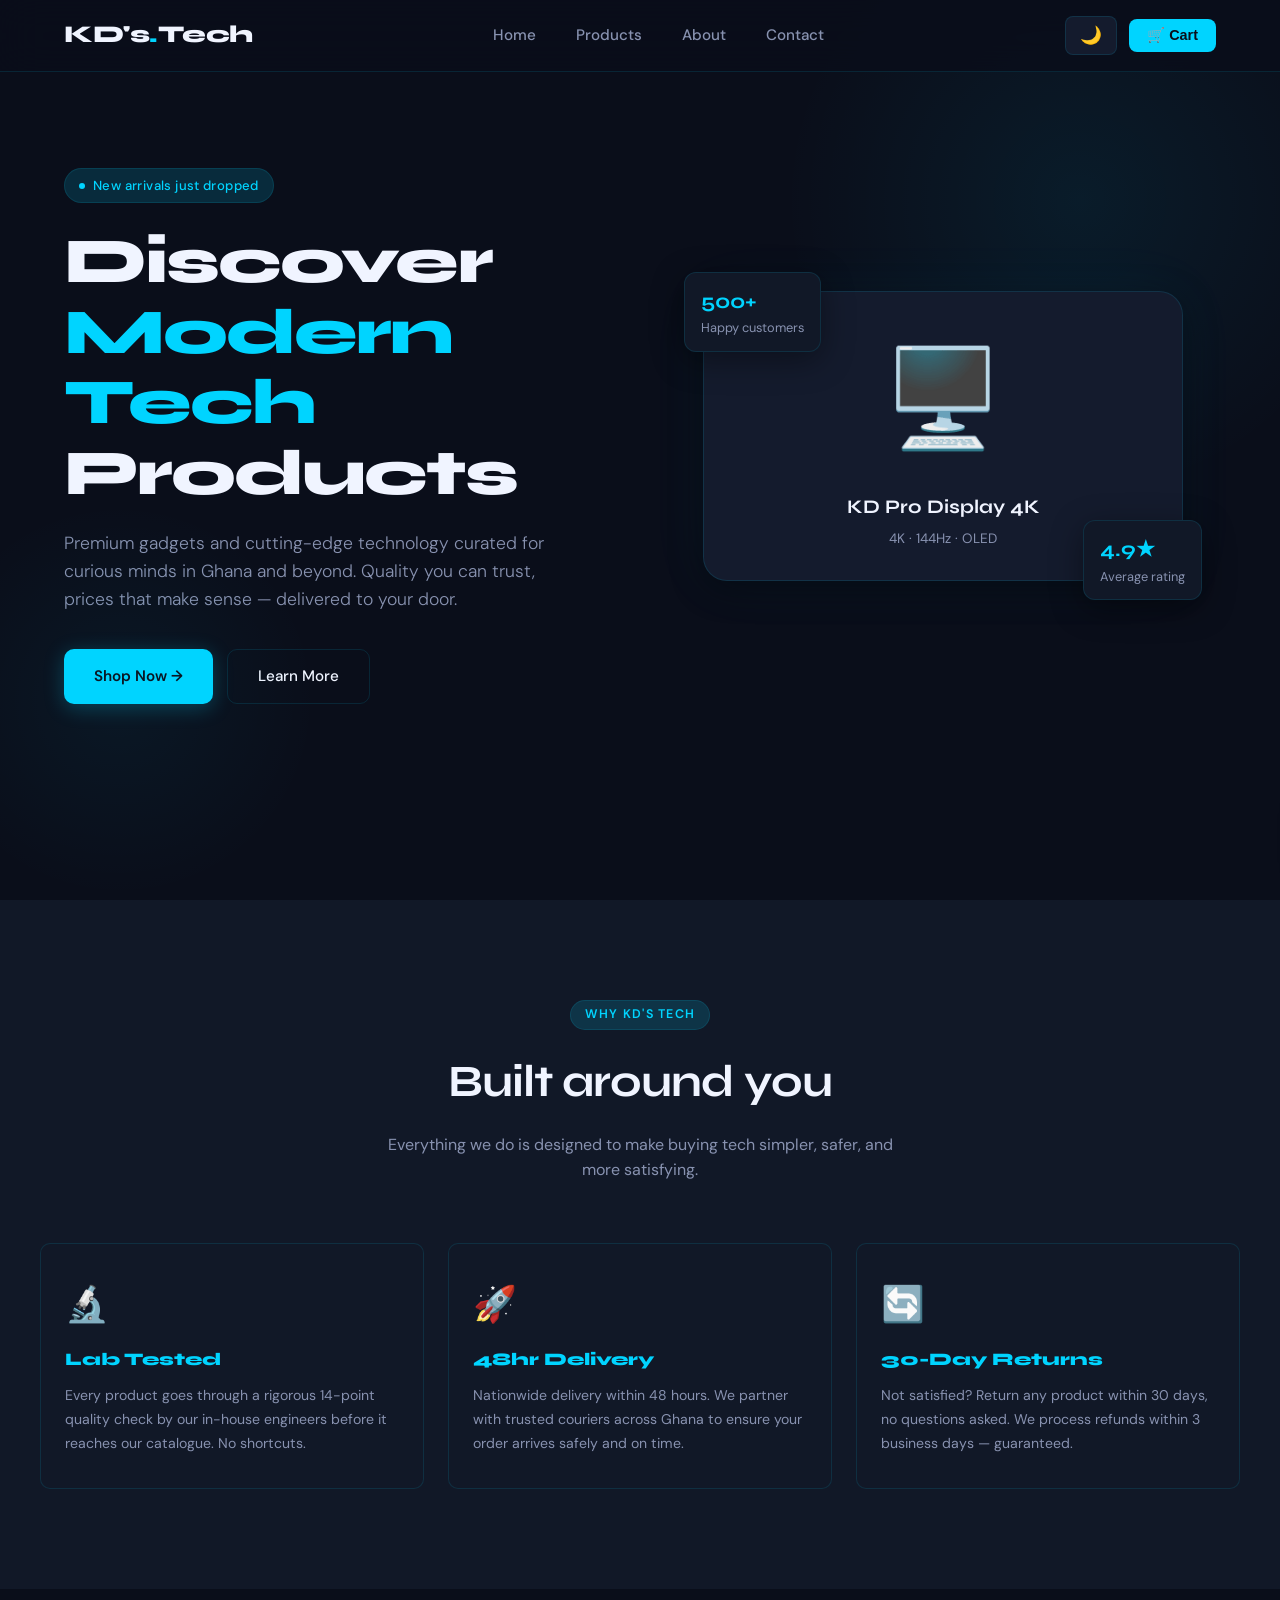
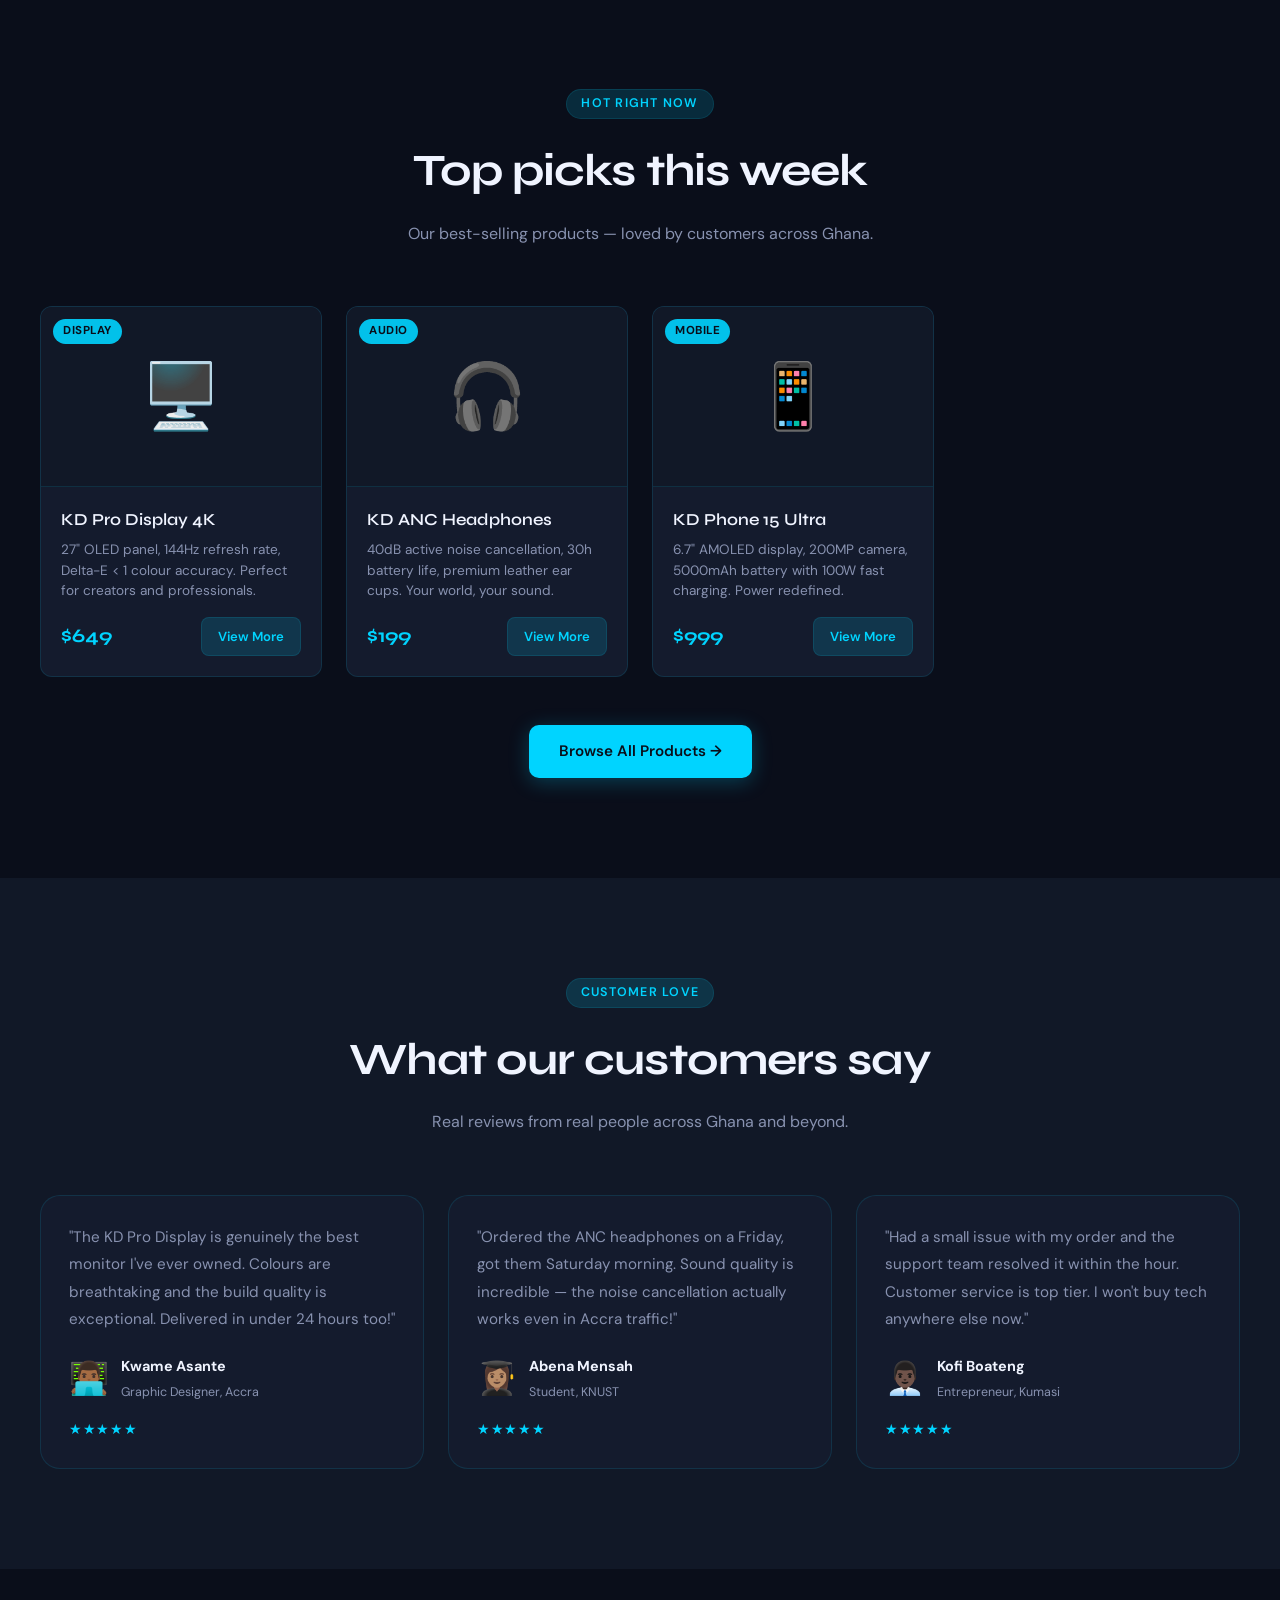
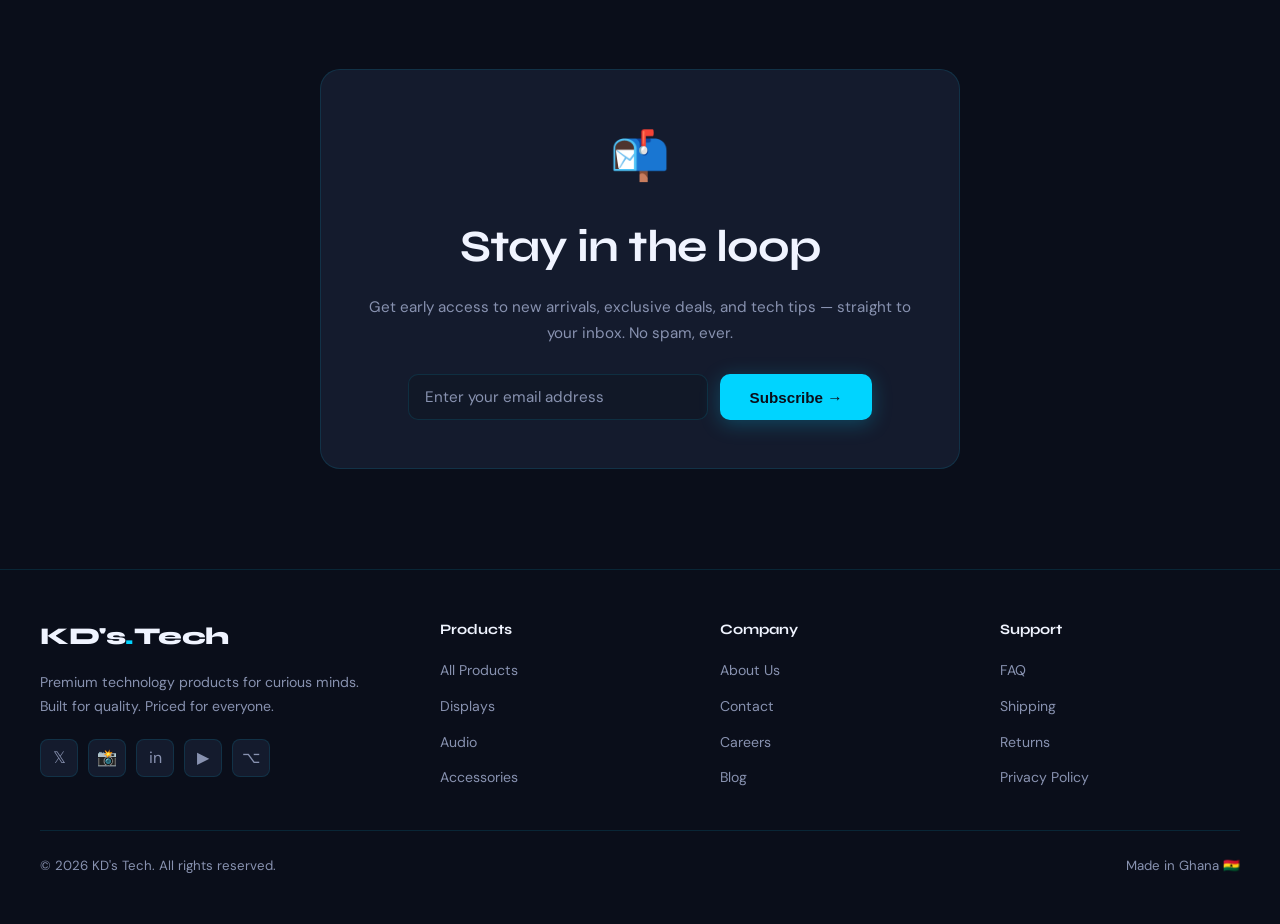
==== commit 5b3f729c: "update: content additions" ====
--- a/index.html
+++ b/index.html
@@ -301,7 +301,7 @@
       </div>
       <div class="footer-bottom">
         <span>© 2026 KD's Tech. All rights reserved.</span>
-        <span>Made with ❤️ in Ghana 🇬🇭</span>
+        <span>Made in Ghana 🇬🇭</span>
       </div>
     </div>
   </footer>
--- a/style.css
+++ b/style.css
@@ -0,0 +1,1126 @@
+/*
+   CSS CUSTOM PROPERTIES (variables)
+   Define colours & values once, reuse everywhere.
+   Dark-mode swaps these variables — no other changes needed.
+*/
+:root {
+  --bg-primary:    #0a0e1a;
+  --bg-secondary:  #111827;
+  --bg-card:       #141b2d;
+  --accent:        #00d4ff;
+  --accent-glow:   rgba(0, 212, 255, 0.15);
+  --accent-dark:   #0099bb;
+  --text-primary:  #f0f4ff;
+  --text-secondary:#8892b0;
+  --border:        rgba(0, 212, 255, 0.12);
+  --shadow:        0 8px 32px rgba(0, 0, 0, 0.4);
+  --nav-height:    72px;
+  --radius:        12px;
+  --transition:    0.3s ease;
+}
+
+/* Light mode variable overrides (applied via .light-mode on <body>) */
+body.light-mode {
+  --bg-primary:    #f0f4ff;
+  --bg-secondary:  #e2e8f8;
+  --bg-card:       #ffffff;
+  --accent:        #0077aa;
+  --accent-glow:   rgba(0, 119, 170, 0.12);
+  --accent-dark:   #005580;
+  --text-primary:  #0d1b2a;
+  --text-secondary:#4a5568;
+  --border:        rgba(0, 119, 170, 0.15);
+  --shadow:        0 8px 32px rgba(0, 0, 0, 0.1);
+}
+
+/* 
+   RESET & BASE STYLES
+────────────────────────────────────────────── */
+*, *::before, *::after {
+  margin: 0;
+  padding: 0;
+  box-sizing: border-box;
+}
+
+html { scroll-behavior: smooth; }
+
+body {
+  font-family: 'DM Sans', sans-serif;
+  background-color: var(--bg-primary);
+  color: var(--text-primary);
+  line-height: 1.6;
+  overflow-x: hidden;
+  transition: background-color var(--transition), color var(--transition);
+}
+
+.sr-only {
+  position: absolute;
+  width: 1px; height: 1px;
+  padding: 0; margin: -1px;
+  overflow: hidden;
+  clip: rect(0,0,0,0);
+  white-space: nowrap;
+  border: 0;
+}
+
+/* ══════════════════════════════════════════════════════
+   1. NAVIGATION BAR
+   ══════════════════════════════════════════════════════ */
+nav {
+  position: fixed;
+  top: 0; left: 0; right: 0;
+  height: var(--nav-height);
+  z-index: 1000;
+  background: rgba(10, 14, 26, 0.85);
+  backdrop-filter: blur(20px);
+  -webkit-backdrop-filter: blur(20px);
+  border-bottom: 1px solid var(--border);
+  transition: background var(--transition);
+}
+
+body.light-mode nav { background: rgba(240, 244, 255, 0.88); }
+
+.nav-container {
+  max-width: 1200px;
+  margin: 0 auto;
+  padding: 0 24px;
+  height: 100%;
+  display: flex;
+  align-items: center;
+  justify-content: space-between;
+}
+
+.logo {
+  font-family: 'Syne', sans-serif;
+  font-size: 1.5rem;
+  font-weight: 800;
+  color: var(--text-primary);
+  text-decoration: none;
+  letter-spacing: -0.02em;
+}
+
+.logo span { color: var(--accent); }
+
+.nav-links {
+  display: flex;
+  align-items: center;
+  gap: 8px;
+  list-style: none;
+}
+
+.nav-links a {
+  display: block;
+  padding: 8px 16px;
+  color: var(--text-secondary);
+  text-decoration: none;
+  font-size: 0.95rem;
+  font-weight: 500;
+  border-radius: 8px;
+  transition: color var(--transition), background var(--transition);
+}
+
+.nav-links a:hover {
+  color: var(--accent);
+  background: var(--accent-glow);
+}
+
+.nav-controls {
+  display: flex;
+  align-items: center;
+  gap: 12px;
+}
+
+.theme-toggle {
+  background: var(--bg-card);
+  border: 1px solid var(--border);
+  color: var(--text-primary);
+  padding: 8px 14px;
+  border-radius: 8px;
+  cursor: pointer;
+  font-size: 1.1rem;
+  transition: border-color var(--transition), transform 0.15s;
+}
+
+.theme-toggle:hover {
+  border-color: var(--accent);
+  transform: scale(1.05);
+}
+
+.cart-btn {
+  position: relative;
+  background: var(--accent);
+  color: var(--bg-primary);
+  border: none;
+  padding: 8px 18px;
+  border-radius: 8px;
+  cursor: pointer;
+  font-weight: 600;
+  font-size: 0.9rem;
+  transition: background var(--transition), transform 0.15s;
+}
+
+.cart-btn:hover { transform: scale(1.05); }
+
+.cart-count {
+  position: absolute;
+  top: -8px; right: -8px;
+  background: #ff4757;
+  color: white;
+  font-size: 0.7rem;
+  font-weight: 700;
+  width: 20px; height: 20px;
+  border-radius: 50%;
+  display: flex;
+  align-items: center;
+  justify-content: center;
+  opacity: 0;
+  transform: scale(0);
+  transition: opacity 0.2s, transform 0.2s;
+}
+
+.cart-count.visible {
+  opacity: 1;
+  transform: scale(1);
+}
+
+.hamburger {
+  display: none;
+  flex-direction: column;
+  gap: 5px;
+  background: none;
+  border: none;
+  cursor: pointer;
+  padding: 6px;
+}
+
+.hamburger span {
+  display: block;
+  width: 24px;
+  height: 2px;
+  background: var(--text-primary);
+  border-radius: 2px;
+  transition: transform var(--transition), opacity var(--transition);
+}
+
+.hamburger.open span:nth-child(1) { transform: translateY(7px) rotate(45deg); }
+.hamburger.open span:nth-child(2) { opacity: 0; }
+.hamburger.open span:nth-child(3) { transform: translateY(-7px) rotate(-45deg); }
+
+/*
+   2. HERO SECTION
+*/
+#home {
+  min-height: 100vh;
+  display: flex;
+  align-items: center;
+  padding-top: var(--nav-height);
+  position: relative;
+  overflow: hidden;
+}
+
+#home::before,
+#home::after {
+  content: '';
+  position: absolute;
+  border-radius: 50%;
+  pointer-events: none;
+}
+
+#home::before {
+  width: 600px; height: 600px;
+  background: radial-gradient(circle, rgba(0,212,255,0.07), transparent 70%);
+  top: -100px; right: -100px;
+}
+
+#home::after {
+  width: 400px; height: 400px;
+  background: radial-gradient(circle, rgba(0,212,255,0.05), transparent 70%);
+  bottom: 0; left: -80px;
+}
+
+.hero-container {
+  max-width: 1200px;
+  margin: 0 auto;
+  padding: 80px 24px;
+  display: grid;
+  grid-template-columns: 1fr 1fr;
+  align-items: center;
+  gap: 60px;
+}
+
+.hero-badge {
+  display: inline-flex;
+  align-items: center;
+  gap: 8px;
+  background: var(--accent-glow);
+  border: 1px solid var(--border);
+  color: var(--accent);
+  padding: 6px 14px;
+  border-radius: 100px;
+  font-size: 0.82rem;
+  font-weight: 500;
+  margin-bottom: 24px;
+  letter-spacing: 0.03em;
+}
+
+.hero-badge::before {
+  content: '';
+  width: 6px; height: 6px;
+  background: var(--accent);
+  border-radius: 50%;
+  animation: pulse 1.8s ease infinite;
+}
+
+@keyframes pulse {
+  0%, 100% { opacity: 1; transform: scale(1); }
+  50%       { opacity: 0.4; transform: scale(0.7); }
+}
+
+.hero-title {
+  font-family: 'Syne', sans-serif;
+  font-size: clamp(2.4rem, 5vw, 4rem);
+  font-weight: 800;
+  line-height: 1.1;
+  letter-spacing: -0.03em;
+  margin-bottom: 20px;
+}
+
+.hero-title .accent { color: var(--accent); }
+
+.hero-description {
+  font-size: 1.1rem;
+  color: var(--text-secondary);
+  max-width: 480px;
+  margin-bottom: 36px;
+  font-weight: 300;
+}
+
+.hero-buttons {
+  display: flex;
+  gap: 14px;
+  flex-wrap: wrap;
+}
+
+.btn-primary {
+  background: var(--accent);
+  color: var(--bg-primary);
+  border: none;
+  padding: 14px 30px;
+  border-radius: 10px;
+  font-size: 0.95rem;
+  font-weight: 600;
+  cursor: pointer;
+  text-decoration: none;
+  display: inline-flex;
+  align-items: center;
+  gap: 8px;
+  transition: transform 0.2s, box-shadow 0.2s;
+  box-shadow: 0 4px 20px rgba(0, 212, 255, 0.25);
+}
+
+.btn-primary:hover {
+  transform: translateY(-2px);
+  box-shadow: 0 8px 30px rgba(0, 212, 255, 0.4);
+}
+
+.btn-secondary {
+  background: transparent;
+  color: var(--text-primary);
+  border: 1px solid var(--border);
+  padding: 14px 30px;
+  border-radius: 10px;
+  font-size: 0.95rem;
+  font-weight: 500;
+  cursor: pointer;
+  text-decoration: none;
+  display: inline-flex;
+  align-items: center;
+  gap: 8px;
+  transition: border-color var(--transition), color var(--transition), transform 0.2s;
+}
+
+.btn-secondary:hover {
+  border-color: var(--accent);
+  color: var(--accent);
+  transform: translateY(-2px);
+}
+
+.hero-visual {
+  position: relative;
+  display: flex;
+  align-items: center;
+  justify-content: center;
+}
+
+.hero-mockup {
+  width: 100%;
+  max-width: 480px;
+  background: var(--bg-card);
+  border: 1px solid var(--border);
+  border-radius: 24px;
+  padding: 30px;
+  box-shadow: var(--shadow), 0 0 60px rgba(0,212,255,0.06);
+  position: relative;
+}
+
+.hero-stat {
+  position: absolute;
+  background: var(--bg-secondary);
+  border: 1px solid var(--border);
+  border-radius: 12px;
+  padding: 12px 16px;
+  font-size: 0.8rem;
+  color: var(--text-secondary);
+  box-shadow: var(--shadow);
+}
+
+.hero-stat .stat-number {
+  display: block;
+  font-family: 'Syne', sans-serif;
+  font-size: 1.3rem;
+  font-weight: 700;
+  color: var(--accent);
+}
+
+.hero-stat:nth-child(1) { top: -20px; left: -20px; }
+.hero-stat:nth-child(2) { bottom: -20px; right: -20px; }
+
+.mockup-icon {
+  font-size: 6rem;
+  text-align: center;
+  display: block;
+  margin-bottom: 16px;
+  animation: float 3s ease-in-out infinite;
+}
+
+@keyframes float {
+  0%, 100% { transform: translateY(0); }
+  50%       { transform: translateY(-10px); }
+}
+
+.mockup-label {
+  text-align: center;
+  font-family: 'Syne', sans-serif;
+  font-size: 1.2rem;
+  font-weight: 700;
+  color: var(--text-primary);
+}
+
+.mockup-sublabel {
+  text-align: center;
+  font-size: 0.85rem;
+  color: var(--text-secondary);
+  margin-top: 6px;
+}
+
+/*
+   3. SECTION SHARED STYLES
+*/
+section { padding: 100px 24px; }
+
+.section-container {
+  max-width: 1200px;
+  margin: 0 auto;
+}
+
+.section-header {
+  text-align: center;
+  margin-bottom: 60px;
+}
+
+.section-tag {
+  display: inline-block;
+  background: var(--accent-glow);
+  color: var(--accent);
+  font-size: 0.78rem;
+  font-weight: 600;
+  letter-spacing: 0.1em;
+  text-transform: uppercase;
+  padding: 4px 14px;
+  border-radius: 100px;
+  border: 1px solid var(--border);
+  margin-bottom: 16px;
+}
+
+.section-title {
+  font-family: 'Syne', sans-serif;
+  font-size: clamp(1.8rem, 3.5vw, 2.8rem);
+  font-weight: 700;
+  letter-spacing: -0.02em;
+  margin-bottom: 14px;
+}
+
+.section-subtitle {
+  font-size: 1rem;
+  color: var(--text-secondary);
+  max-width: 540px;
+  margin: 0 auto;
+}
+
+/* ══════════════════════════════════════════════════════
+   4. PRODUCTS SECTION
+   ══════════════════════════════════════════════════════ */
+#products { }
+
+.search-wrapper {
+  max-width: 480px;
+  margin: 0 auto 40px;
+  position: relative;
+}
+
+.search-wrapper::before {
+  content: '🔍';
+  position: absolute;
+  left: 16px;
+  top: 50%;
+  transform: translateY(-50%);
+  font-size: 1rem;
+  pointer-events: none;
+}
+
+#searchInput {
+  width: 100%;
+  padding: 14px 16px 14px 46px;
+  background: var(--bg-card);
+  border: 1px solid var(--border);
+  border-radius: 10px;
+  color: var(--text-primary);
+  font-family: 'DM Sans', sans-serif;
+  font-size: 0.95rem;
+  outline: none;
+  transition: border-color var(--transition);
+}
+
+#searchInput:focus { border-color: var(--accent); }
+#searchInput::placeholder { color: var(--text-secondary); }
+
+.filter-bar {
+  display: flex;
+  gap: 10px;
+  justify-content: center;
+  flex-wrap: wrap;
+  margin-bottom: 48px;
+}
+
+.filter-btn {
+  padding: 8px 20px;
+  background: var(--bg-card);
+  border: 1px solid var(--border);
+  color: var(--text-secondary);
+  border-radius: 8px;
+  cursor: pointer;
+  font-size: 0.88rem;
+  font-family: 'DM Sans', sans-serif;
+  font-weight: 500;
+  transition: all var(--transition);
+}
+
+.filter-btn:hover, .filter-btn.active {
+  background: var(--accent);
+  border-color: var(--accent);
+  color: var(--bg-primary);
+}
+
+.products-grid {
+  display: grid;
+  grid-template-columns: repeat(auto-fill, minmax(280px, 1fr));
+  gap: 24px;
+}
+
+.product-card {
+  background: var(--bg-card);
+  border: 1px solid var(--border);
+  border-radius: var(--radius);
+  overflow: hidden;
+  transition: transform var(--transition), box-shadow var(--transition), border-color var(--transition);
+  position: relative;
+  cursor: pointer;
+}
+
+.product-card:hover {
+  transform: translateY(-6px);
+  box-shadow: 0 20px 40px rgba(0,0,0,0.3), 0 0 0 1px var(--accent);
+  border-color: var(--accent);
+}
+
+.card-category {
+  position: absolute;
+  top: 12px; left: 12px;
+  background: rgba(0,212,255,0.9);
+  color: #0a0e1a;
+  font-size: 0.72rem;
+  font-weight: 700;
+  padding: 3px 10px;
+  border-radius: 100px;
+  letter-spacing: 0.05em;
+  text-transform: uppercase;
+}
+
+.card-image {
+  width: 100%;
+  height: 180px;
+  background: var(--bg-secondary);
+  display: flex;
+  align-items: center;
+  justify-content: center;
+  font-size: 4rem;
+  border-bottom: 1px solid var(--border);
+}
+
+.card-body { padding: 20px; }
+
+.card-name {
+  font-family: 'Syne', sans-serif;
+  font-size: 1.05rem;
+  font-weight: 600;
+  margin-bottom: 6px;
+}
+
+.card-description {
+  font-size: 0.85rem;
+  color: var(--text-secondary);
+  margin-bottom: 16px;
+  line-height: 1.5;
+}
+
+.card-footer {
+  display: flex;
+  align-items: center;
+  justify-content: space-between;
+}
+
+.card-price {
+  font-family: 'Syne', sans-serif;
+  font-size: 1.2rem;
+  font-weight: 700;
+  color: var(--accent);
+}
+
+.card-btn {
+  background: var(--accent-glow);
+  color: var(--accent);
+  border: 1px solid var(--border);
+  padding: 8px 16px;
+  border-radius: 8px;
+  cursor: pointer;
+  font-size: 0.82rem;
+  font-weight: 600;
+  font-family: 'DM Sans', sans-serif;
+  transition: background var(--transition), color var(--transition), transform 0.15s;
+}
+
+.card-btn:hover {
+  background: var(--accent);
+  color: var(--bg-primary);
+  transform: scale(1.05);
+}
+
+.no-results {
+  text-align: center;
+  color: var(--text-secondary);
+  padding: 60px 0;
+  font-size: 1rem;
+  grid-column: 1 / -1;
+  display: none;
+}
+
+/* ══════════════════════════════════════════════════════
+   5. PRODUCT DETAIL MODAL
+   ══════════════════════════════════════════════════════ */
+.modal-overlay {
+  position: fixed;
+  inset: 0;
+  background: rgba(0,0,0,0.7);
+  backdrop-filter: blur(6px);
+  z-index: 2000;
+  display: flex;
+  align-items: center;
+  justify-content: center;
+  padding: 24px;
+  opacity: 0;
+  pointer-events: none;
+  transition: opacity var(--transition);
+}
+
+.modal-overlay.active {
+  opacity: 1;
+  pointer-events: all;
+}
+
+.modal {
+  background: var(--bg-card);
+  border: 1px solid var(--border);
+  border-radius: 20px;
+  padding: 36px;
+  max-width: 520px;
+  width: 100%;
+  position: relative;
+  transform: scale(0.9) translateY(20px);
+  transition: transform var(--transition);
+}
+
+.modal-overlay.active .modal { transform: scale(1) translateY(0); }
+
+.modal-close {
+  position: absolute;
+  top: 16px; right: 16px;
+  background: var(--bg-secondary);
+  border: 1px solid var(--border);
+  color: var(--text-secondary);
+  width: 36px; height: 36px;
+  border-radius: 50%;
+  cursor: pointer;
+  font-size: 1.1rem;
+  display: flex;
+  align-items: center;
+  justify-content: center;
+  transition: color var(--transition), border-color var(--transition);
+}
+
+.modal-close:hover { color: var(--accent); border-color: var(--accent); }
+
+.modal-icon { font-size: 4rem; margin-bottom: 16px; display: block; }
+
+.modal-name {
+  font-family: 'Syne', sans-serif;
+  font-size: 1.5rem;
+  font-weight: 700;
+  margin-bottom: 8px;
+}
+
+.modal-price {
+  font-size: 1.8rem;
+  font-weight: 800;
+  color: var(--accent);
+  font-family: 'Syne', sans-serif;
+  margin-bottom: 14px;
+}
+
+.modal-desc {
+  color: var(--text-secondary);
+  margin-bottom: 24px;
+  line-height: 1.7;
+}
+
+.modal-add-btn {
+  width: 100%;
+  padding: 14px;
+  background: var(--accent);
+  color: var(--bg-primary);
+  border: none;
+  border-radius: 10px;
+  font-size: 1rem;
+  font-weight: 700;
+  cursor: pointer;
+  font-family: 'DM Sans', sans-serif;
+  transition: transform 0.2s, box-shadow 0.2s;
+}
+
+.modal-add-btn:hover {
+  transform: translateY(-2px);
+  box-shadow: 0 8px 24px rgba(0,212,255,0.3);
+}
+
+/* ══════════════════════════════════════════════════════
+   6. ABOUT SECTION
+   ══════════════════════════════════════════════════════ */
+#about { }
+
+.about-grid {
+  display: grid;
+  grid-template-columns: 1fr 1fr;
+  gap: 60px;
+  align-items: center;
+}
+
+.about-visual {
+  background: var(--bg-card);
+  border: 1px solid var(--border);
+  border-radius: 20px;
+  padding: 40px;
+  text-align: center;
+}
+
+.about-icon {
+  font-size: 5rem;
+  margin-bottom: 20px;
+  display: block;
+}
+
+.stats-row {
+  display: grid;
+  grid-template-columns: repeat(3, 1fr);
+  gap: 16px;
+  margin-top: 28px;
+}
+
+.stat-box {
+  background: var(--bg-secondary);
+  border: 1px solid var(--border);
+  border-radius: 10px;
+  padding: 16px 8px;
+  text-align: center;
+}
+
+.stat-box .num {
+  font-family: 'Syne', sans-serif;
+  font-size: 1.6rem;
+  font-weight: 800;
+  color: var(--accent);
+  display: block;
+}
+
+.stat-box .lbl {
+  font-size: 0.75rem;
+  color: var(--text-secondary);
+  margin-top: 2px;
+}
+
+.about-content .section-tag { text-align: left; }
+.about-content .section-title { text-align: left; margin-bottom: 16px; }
+
+.about-text {
+  color: var(--text-secondary);
+  margin-bottom: 20px;
+  line-height: 1.8;
+}
+
+.features-list {
+  list-style: none;
+  display: flex;
+  flex-direction: column;
+  gap: 12px;
+}
+
+.features-list li {
+  display: flex;
+  align-items: flex-start;
+  gap: 12px;
+  font-size: 0.95rem;
+}
+
+.feat-icon {
+  width: 28px; height: 28px;
+  background: var(--accent-glow);
+  border: 1px solid var(--border);
+  border-radius: 6px;
+  display: flex;
+  align-items: center;
+  justify-content: center;
+  font-size: 0.85rem;
+  flex-shrink: 0;
+  margin-top: 1px;
+}
+
+/* ══════════════════════════════════════════════════════
+   7. CONTACT SECTION
+   ══════════════════════════════════════════════════════ */
+#contact { }
+
+.contact-grid {
+  display: grid;
+  grid-template-columns: 1fr 1.4fr;
+  gap: 60px;
+  align-items: start;
+}
+
+.contact-info { padding-top: 8px; }
+.contact-info .section-title { text-align: left; }
+.contact-info .section-tag   { text-align: left; }
+
+.contact-desc {
+  color: var(--text-secondary);
+  margin: 16px 0 32px;
+  line-height: 1.7;
+}
+
+.contact-details {
+  display: flex;
+  flex-direction: column;
+  gap: 16px;
+}
+
+.contact-item {
+  display: flex;
+  align-items: center;
+  gap: 14px;
+  font-size: 0.9rem;
+}
+
+.contact-item-icon {
+  width: 40px; height: 40px;
+  background: var(--accent-glow);
+  border: 1px solid var(--border);
+  border-radius: 10px;
+  display: flex;
+  align-items: center;
+  justify-content: center;
+  font-size: 1rem;
+  flex-shrink: 0;
+}
+
+.contact-form-card {
+  background: var(--bg-card);
+  border: 1px solid var(--border);
+  border-radius: 20px;
+  padding: 36px;
+}
+
+.form-group { margin-bottom: 20px; }
+
+.form-group label {
+  display: block;
+  font-size: 0.85rem;
+  font-weight: 500;
+  color: var(--text-secondary);
+  margin-bottom: 8px;
+}
+
+.form-control {
+  width: 100%;
+  padding: 12px 16px;
+  background: var(--bg-secondary);
+  border: 1px solid var(--border);
+  border-radius: 10px;
+  color: var(--text-primary);
+  font-family: 'DM Sans', sans-serif;
+  font-size: 0.95rem;
+  outline: none;
+  transition: border-color var(--transition);
+}
+
+.form-control:focus { border-color: var(--accent); }
+.form-control::placeholder { color: var(--text-secondary); }
+.form-control.error { border-color: #ff4757; }
+
+textarea.form-control {
+  resize: vertical;
+  min-height: 120px;
+}
+
+.error-msg {
+  color: #ff4757;
+  font-size: 0.78rem;
+  margin-top: 6px;
+  display: none;
+}
+
+.error-msg.show { display: block; }
+
+.toast {
+  position: fixed;
+  bottom: 30px;
+  right: 30px;
+  background: var(--bg-card);
+  border: 1px solid var(--accent);
+  border-radius: 12px;
+  padding: 16px 24px;
+  color: var(--text-primary);
+  box-shadow: var(--shadow);
+  z-index: 9999;
+  display: flex;
+  align-items: center;
+  gap: 12px;
+  font-size: 0.9rem;
+  transform: translateX(120%);
+  transition: transform 0.4s cubic-bezier(0.34, 1.56, 0.64, 1);
+}
+
+.toast.show { transform: translateX(0); }
+.toast-icon { font-size: 1.4rem; }
+
+/* ══════════════════════════════════════════════════════
+   8. FOOTER
+   ══════════════════════════════════════════════════════ */
+footer {
+  background: var(--bg-primary);
+  border-top: 1px solid var(--border);
+  padding: 48px 24px;
+}
+
+.footer-container {
+  max-width: 1200px;
+  margin: 0 auto;
+}
+
+.footer-top {
+  display: grid;
+  grid-template-columns: 1.5fr 1fr 1fr 1fr;
+  gap: 40px;
+  margin-bottom: 40px;
+}
+
+.footer-brand .logo {
+  display: inline-block;
+  margin-bottom: 14px;
+}
+
+.footer-brand p {
+  font-size: 0.88rem;
+  color: var(--text-secondary);
+  line-height: 1.7;
+  margin-bottom: 20px;
+}
+
+.social-links { display: flex; gap: 10px; }
+
+.social-link {
+  width: 38px; height: 38px;
+  background: var(--bg-card);
+  border: 1px solid var(--border);
+  border-radius: 8px;
+  display: flex;
+  align-items: center;
+  justify-content: center;
+  color: var(--text-secondary);
+  text-decoration: none;
+  font-size: 1rem;
+  transition: border-color var(--transition), color var(--transition), transform 0.2s;
+}
+
+.social-link:hover {
+  border-color: var(--accent);
+  color: var(--accent);
+  transform: translateY(-3px);
+}
+
+.footer-col h4 {
+  font-family: 'Syne', sans-serif;
+  font-size: 0.9rem;
+  font-weight: 700;
+  margin-bottom: 16px;
+  color: var(--text-primary);
+}
+
+.footer-col ul {
+  list-style: none;
+  display: flex;
+  flex-direction: column;
+  gap: 10px;
+}
+
+.footer-col ul li a {
+  color: var(--text-secondary);
+  text-decoration: none;
+  font-size: 0.88rem;
+  transition: color var(--transition);
+}
+
+.footer-col ul li a:hover { color: var(--accent); }
+
+.footer-bottom {
+  border-top: 1px solid var(--border);
+  padding-top: 24px;
+  display: flex;
+  align-items: center;
+  justify-content: space-between;
+  flex-wrap: wrap;
+  gap: 12px;
+  font-size: 0.83rem;
+  color: var(--text-secondary);
+}
+
+/* ══════════════════════════════════════════════════════
+   9. RESPONSIVE — MOBILE STYLES
+   ══════════════════════════════════════════════════════ */
+@media (max-width: 768px) {
+  .hamburger { display: flex; }
+
+  .nav-links {
+    display: none;
+    position: absolute;
+    top: var(--nav-height);
+    left: 0; right: 0;
+    background: var(--bg-secondary);
+    border-bottom: 1px solid var(--border);
+    flex-direction: column;
+    padding: 16px 24px;
+    gap: 4px;
+  }
+
+  .nav-links.open { display: flex; }
+
+  .hero-container {
+    grid-template-columns: 1fr;
+    text-align: center;
+    padding: 60px 24px;
+  }
+
+  .hero-description { max-width: 100%; }
+  .hero-buttons { justify-content: center; }
+  .hero-visual { display: none; }
+
+  .about-grid { grid-template-columns: 1fr; gap: 32px; }
+  .contact-grid { grid-template-columns: 1fr; gap: 32px; }
+
+  .footer-top { grid-template-columns: 1fr 1fr; }
+  .footer-brand { grid-column: 1 / -1; }
+
+  section { padding: 64px 24px; }
+}
+
+@media (max-width: 480px) {
+  .footer-top { grid-template-columns: 1fr; }
+  .stats-row { grid-template-columns: 1fr 1fr; }
+}
+/* ══════════════════════════════════════════════════════
+   ADDITIONS — multi-page support
+   ══════════════════════════════════════════════════════ */
+
+/* .card-btn used as <a> tag on index.html — remove underline */
+a.card-btn {
+  text-decoration: none;
+  display: inline-flex;
+  align-items: center;
+}
+
+
+/* 3-column stats-row override — used on homepage Why section,
+   testimonials, mission, team cards */
+.stats-row.cols-3 {
+  grid-template-columns: repeat(3, 1fr);
+}
+
+/* 4-column stats-row override — used on products assurance strip */
+.stats-row.cols-4 {
+  grid-template-columns: repeat(4, 1fr);
+}
+
+/* Team / testimonial cards use .about-visual but need left-align option */
+.about-visual.left {
+  text-align: left;
+}
+
+/* FAQ grid uses .about-grid but should not force centre-alignment */
+.about-grid.top-align {
+  align-items: start;
+}
+
+/* Responsive fixes for new 3-col and 4-col grids */
+@media (max-width: 900px) {
+  .stats-row[style*="repeat(4"] {
+    grid-template-columns: repeat(2, 1fr) !important;
+  }
+  .stats-row[style*="repeat(3"] {
+    grid-template-columns: repeat(2, 1fr) !important;
+  }
+}
+
+@media (max-width: 768px) {
+  .stats-row[style*="repeat(4"] {
+    grid-template-columns: 1fr 1fr !important;
+  }
+  .stats-row[style*="repeat(3"] {
+    grid-template-columns: 1fr !important;
+  }
+  /* About-grid used for FAQ two-column layout */
+  .about-grid[style*="gap: 24px"] {
+    grid-template-columns: 1fr !important;
+  }
+}
+
+/* Page hero banner — used on about, products, contact pages.
+   Overrides the global section padding so the inline padding values take effect. */
+.page-hero {
+  padding: 0 !important;
+}
